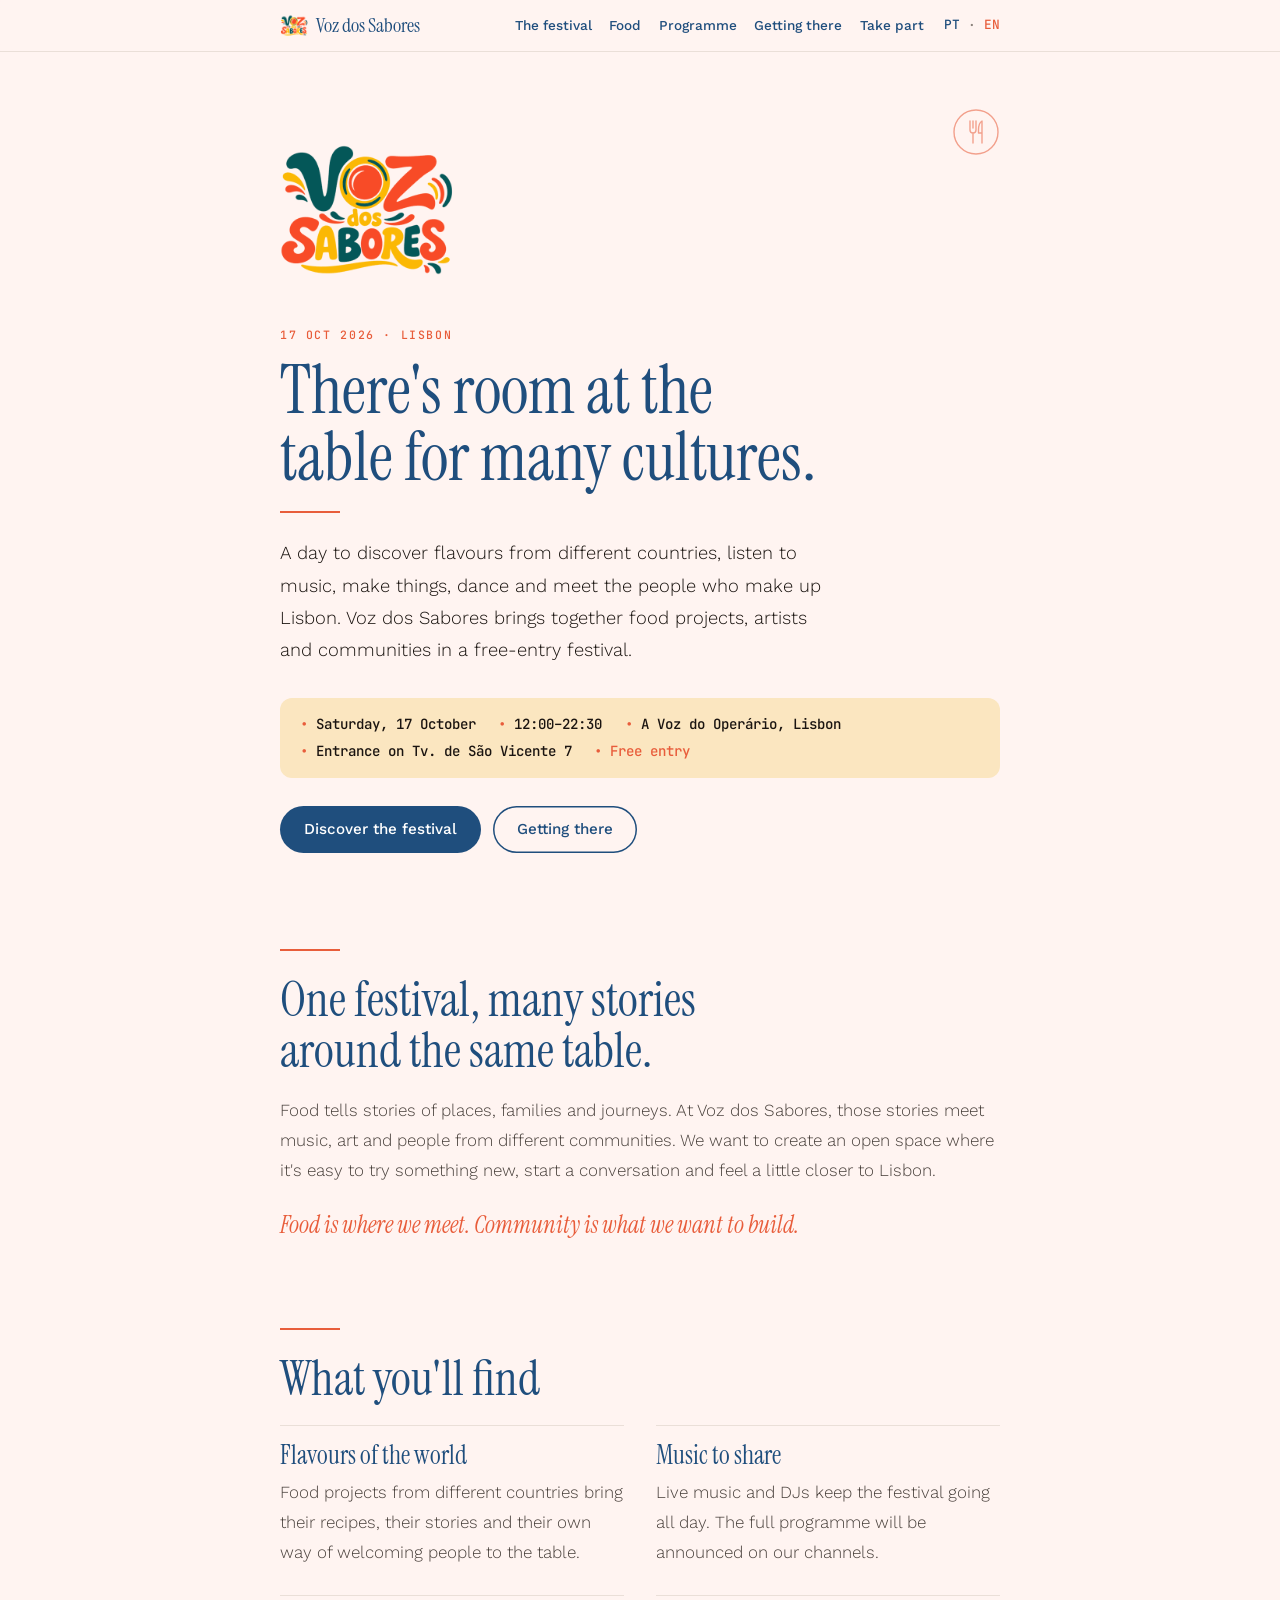
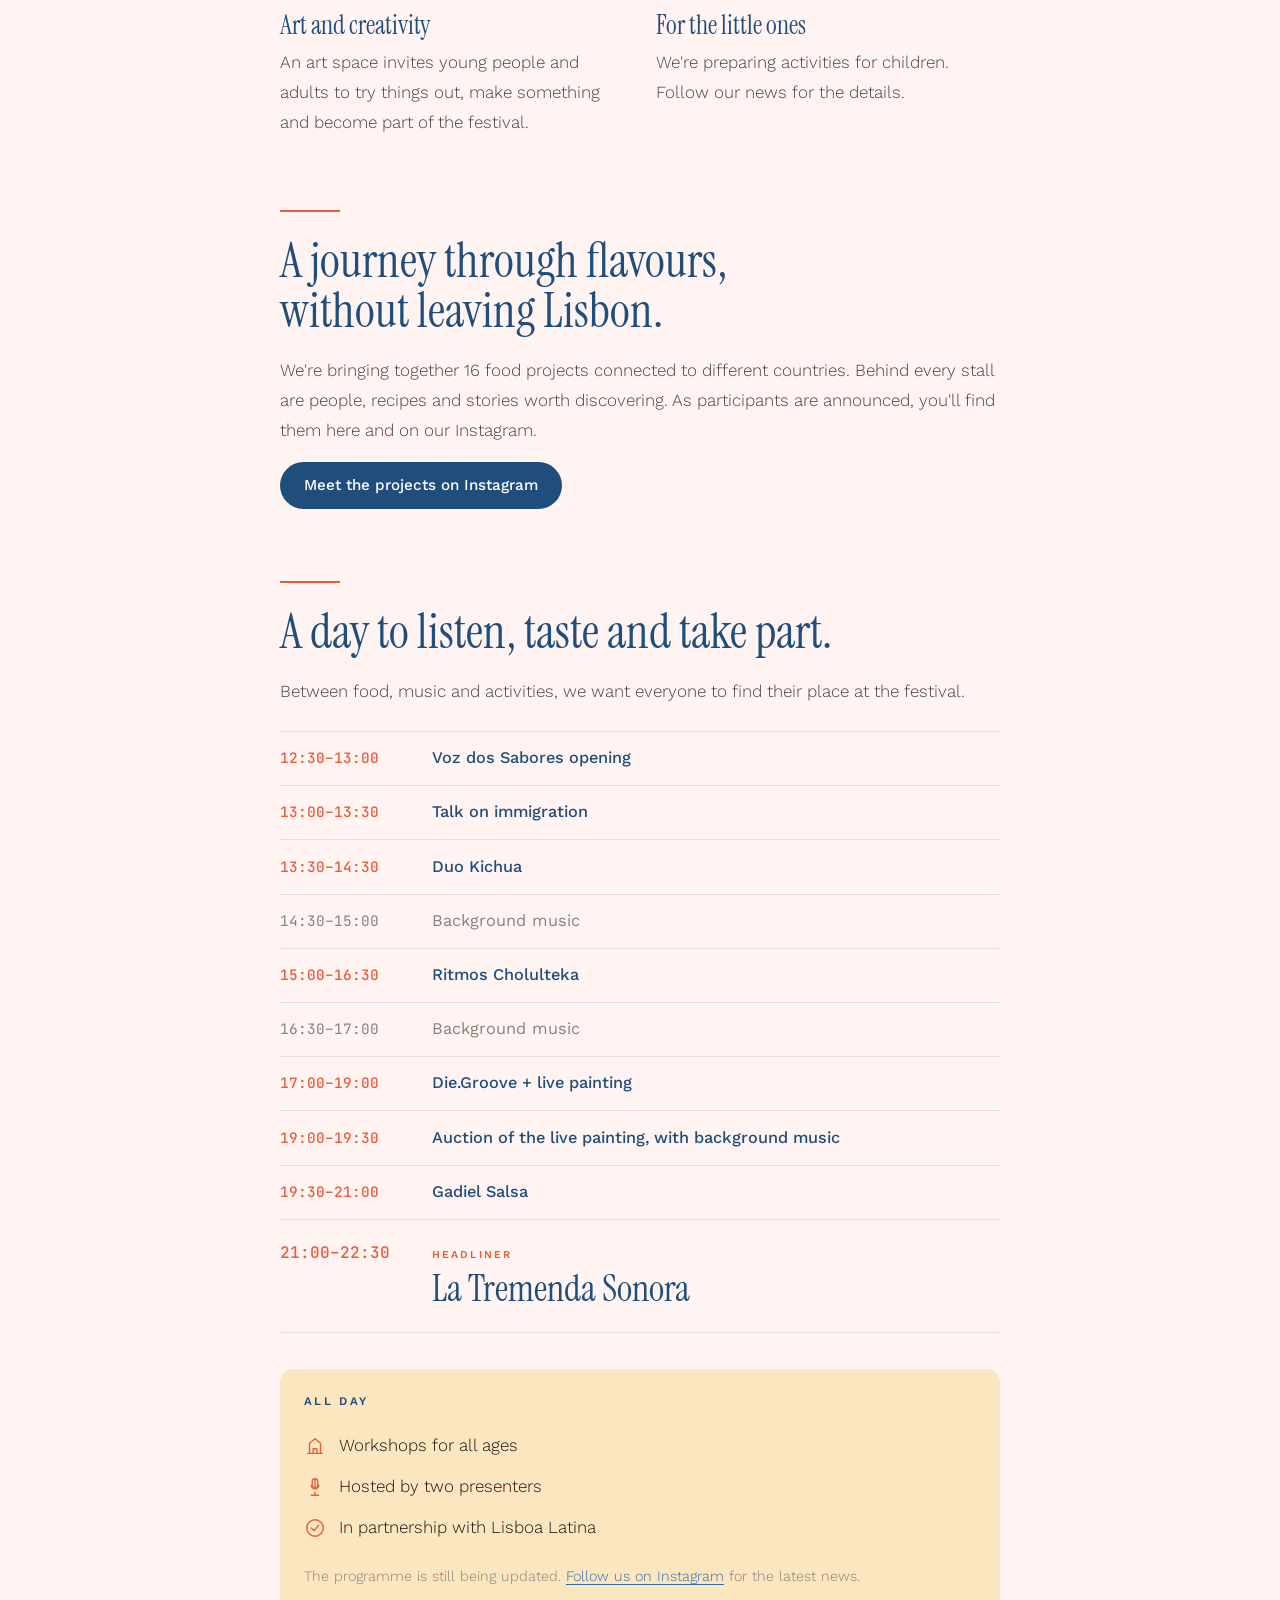
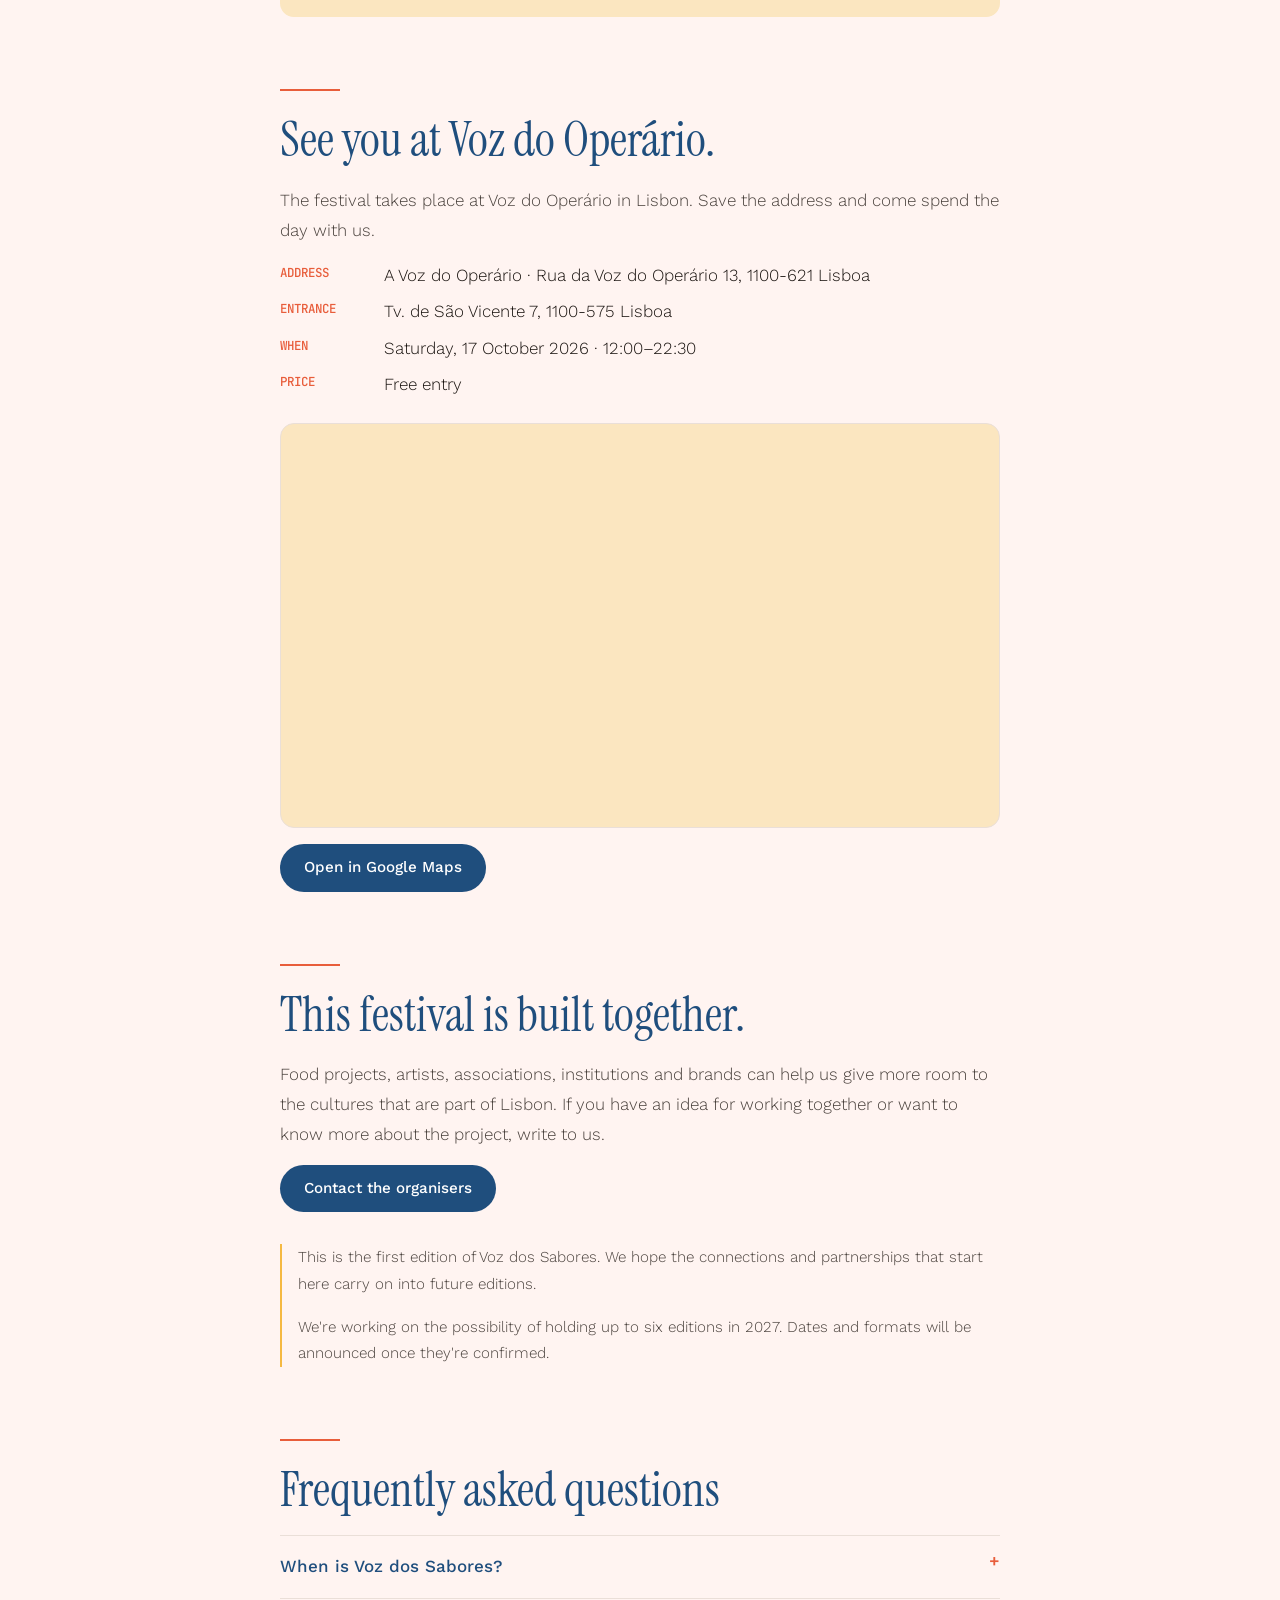
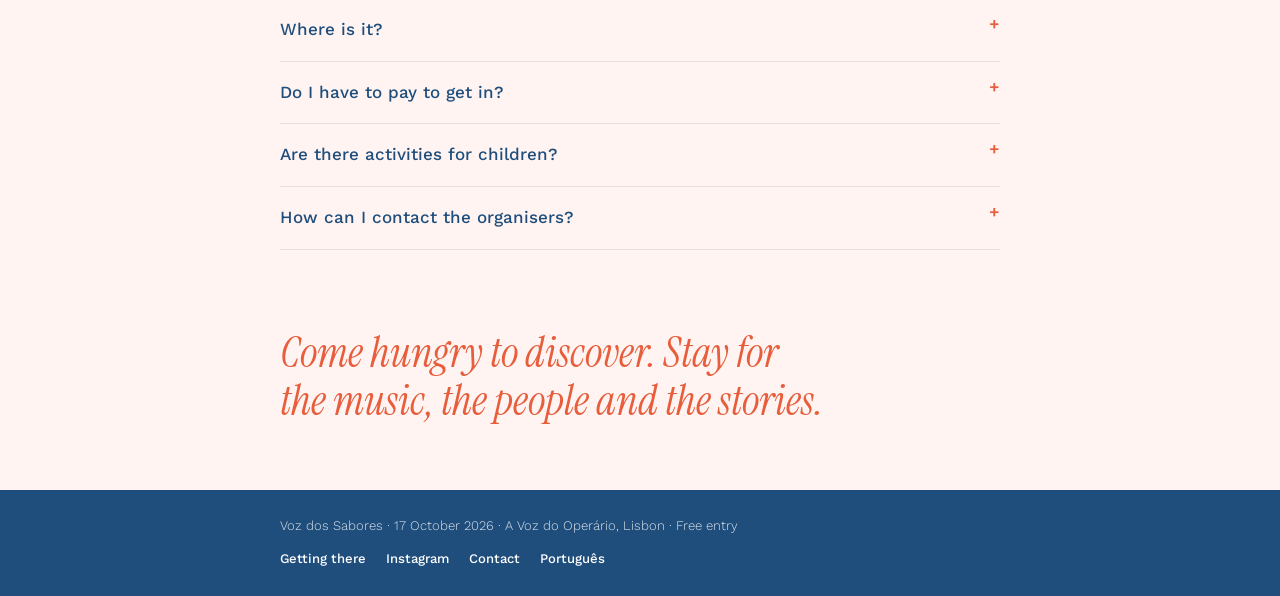
==== en/index.html @ 07ef2a5a "third commit" ====
<!doctype html>
<html lang="en">
<head>
  <meta charset="utf-8">
  <meta name="viewport" content="width=device-width, initial-scale=1">
  <title>Voz dos Sabores | Food, music and world cultures festival in Lisbon</title>
  <meta name="description" content="On 17 October 2026, join Voz dos Sabores at Voz do Operário in Lisbon. Food from different countries, music, art and activities for families. Free entry, 12:00 to 22:30.">
  <meta property="og:type" content="website">
  <meta property="og:title" content="Voz dos Sabores | Food, music and world cultures festival in Lisbon">
  <meta property="og:description" content="Voz dos Sabores: food, music and world cultures around one table in Lisbon. 17 October 2026. Free entry.">
  <meta property="og:image" content="../img/logo.png">
  <meta property="og:locale" content="en_GB">
  <meta property="og:locale:alternate" content="pt_PT">
  <link rel="alternate" hreflang="pt-PT" href="../">
  <link rel="alternate" hreflang="en" href="./">
  <link rel="icon" href="../img/favicon.png">
  <link rel="preconnect" href="https://fonts.googleapis.com">
  <link rel="preconnect" href="https://fonts.gstatic.com" crossorigin>
  <link href="https://fonts.googleapis.com/css2?family=Instrument+Serif:ital@0;1&family=JetBrains+Mono:wght@500&family=Work+Sans:wght@300;400;500;600&display=swap" rel="stylesheet">
  <link rel="stylesheet" href="../style.css">
</head>
<body>

<!-- =========================================================
     ENGLISH VERSION. The Portuguese version is ../index.html.
     Keep both files in step when times or details change.
     ========================================================= -->

<nav class="topnav" aria-label="Main navigation">
  <div class="wrap">
    <a class="brand" href="#top"><img src="../img/favicon.png" width="28" height="29" alt="">Voz dos Sabores</a>
    <ul>
      <li><a href="#festival">The festival</a></li>
      <li><a href="#food">Food</a></li>
      <li><a href="#programme">Programme</a></li>
      <li><a href="#getting-there">Getting there</a></li>
      <li><a href="#take-part">Take part</a></li>
    </ul>
    <p class="lang"><a href="../" hreflang="pt-PT" lang="pt-PT">PT</a> · <strong>EN</strong></p>
  </div>
</nav>

<main id="top">

  <!-- 1. HERO -->
  <header class="hero wrap">
    <svg class="icon-cutlery" viewBox="0 0 48 48" aria-hidden="true">
      <circle cx="24" cy="24" r="22"/>
      <path d="M18 13v9a3 3 0 0 0 3 3v10M18 13v7M21 13v7M24 13v9a3 3 0 0 1-3 3"/>
      <path d="M30 35V13c-2.5 1.5-3.5 5-3.5 9v3H30"/>
    </svg>

    <img class="logo" src="../img/logo.png" width="462" height="480" alt="Voz dos Sabores">
    <p class="label">17 Oct 2026 · Lisbon</p>
    <h1>There's room at the table for many cultures.</h1>
    <hr class="rule">

    <p class="lead">A day to discover flavours from different countries, listen to music, make things, dance and meet the people who make up Lisbon. Voz dos Sabores brings together food projects, artists and communities in a free-entry festival.</p>

    <ul class="infostrip">
      <li>Saturday, 17 October</li>
      <li>12:00–22:30</li>
      <li>A Voz do Operário, Lisbon</li>
      <li>Entrance on Tv. de São Vicente 7</li>
      <li><strong>Free entry</strong></li>
    </ul>

    <div class="actions">
      <a class="btn" href="#whats-on">Discover the festival</a>
      <a class="btn btn-ghost" href="#getting-there">Getting there</a>
    </div>
  </header>

  <!-- 2. THE FESTIVAL -->
  <section class="wrap" id="festival">
    <hr class="rule">
    <h2>One festival, many stories around the same table.</h2>
    <p>Food tells stories of places, families and journeys. At Voz dos Sabores, those stories meet music, art and people from different communities. We want to create an open space where it's easy to try something new, start a conversation and feel a little closer to Lisbon.</p>
    <p class="motto">Food is where we meet. Community is what we want to build.</p>
  </section>

  <!-- 3. WHAT'S ON -->
  <section class="wrap" id="whats-on">
    <hr class="rule">
    <h2>What you'll find</h2>
    <div class="features">
      <article>
        <h3>Flavours of the world</h3>
        <p>Food projects from different countries bring their recipes, their stories and their own way of welcoming people to the table.</p>
      </article>
      <article>
        <h3>Music to share</h3>
        <p>Live music and DJs keep the festival going all day. The full programme will be announced on our channels.</p>
      </article>
      <article>
        <h3>Art and creativity</h3>
        <p>An art space invites young people and adults to try things out, make something and become part of the festival.</p>
      </article>
      <article>
        <h3>For the little ones</h3>
        <p>We're preparing activities for children. Follow our news for the details.</p>
      </article>
    </div>
  </section>

  <!-- 4. FOOD -->
  <section class="wrap" id="food">
    <hr class="rule">
    <h2>A journey through flavours, without leaving Lisbon.</h2>
    <p>We're bringing together 16 food projects connected to different countries. Behind every stall are people, recipes and stories worth discovering. As participants are announced, you'll find them here and on our Instagram.</p>

    <!-- PROJECTS: approved details only. See the template in ../index.html. -->

    <a class="btn" href="https://www.instagram.com/vozdossabores/" target="_blank" rel="noopener">Meet the projects on Instagram</a>
  </section>

  <!-- 5. PROGRAMME -->
  <section class="wrap" id="programme">
    <hr class="rule">
    <h2>A day to listen, taste and take part.</h2>
    <p>Between food, music and activities, we want everyone to find their place at the festival.</p>

    <ol class="timeline">
      <li><span class="t">12:30–13:00</span><span class="a">Voz dos Sabores opening</span></li>
      <li><span class="t">13:00–13:30</span><span class="a">Talk on immigration</span></li>
      <li><span class="t">13:30–14:30</span><span class="a">Duo Kichua</span></li>
      <li class="ambient"><span class="t">14:30–15:00</span><span class="a">Background music</span></li>
      <li><span class="t">15:00–16:30</span><span class="a">Ritmos Cholulteka</span></li>
      <li class="ambient"><span class="t">16:30–17:00</span><span class="a">Background music</span></li>
      <li><span class="t">17:00–19:00</span><span class="a">Die.Groove + live painting</span></li>
      <li><span class="t">19:00–19:30</span><span class="a">Auction of the live painting, with background music</span></li>
      <li><span class="t">19:30–21:00</span><span class="a">Gadiel Salsa</span></li>
      <li class="headliner"><span class="t">21:00–22:30</span><span class="a"><small>Headliner</small>La Tremenda Sonora</span></li>
    </ol>

    <div class="allday">
      <h3>All day</h3>
      <ul>
        <li>
          <svg viewBox="0 0 24 24" aria-hidden="true"><path d="M4 20h16M6 20V9l6-5 6 5v11M10 20v-5h4v5"/></svg>
          Workshops for all ages
        </li>
        <li>
          <svg viewBox="0 0 24 24" aria-hidden="true"><path d="M12 3v11M8 10a4 4 0 0 0 8 0M12 18v3M8 21h8"/><rect x="9" y="3" width="6" height="10" rx="3"/></svg>
          Hosted by two presenters
        </li>
        <li>
          <svg viewBox="0 0 24 24" aria-hidden="true"><path d="M8 12l3 3 5-6"/><circle cx="12" cy="12" r="9"/></svg>
          In partnership with Lisboa Latina
        </li>
      </ul>
      <p class="note">The programme is still being updated. <a href="https://www.instagram.com/vozdossabores/" target="_blank" rel="noopener">Follow us on Instagram</a> for the latest news.</p>
    </div>
  </section>

  <!-- 6. GETTING THERE -->
  <section class="wrap" id="getting-there">
    <hr class="rule">
    <h2>See you at Voz do Operário.</h2>
    <p>The festival takes place at Voz do Operário in Lisbon. Save the address and come spend the day with us.</p>
    <dl class="facts">
      <dt>Address</dt><dd>A Voz do Operário · Rua da Voz do Operário 13, 1100-621 Lisboa</dd>
      <dt>Entrance</dt><dd>Tv. de São Vicente 7, 1100-575 Lisboa</dd>
      <dt>When</dt><dd>Saturday, 17 October 2026 · 12:00–22:30</dd>
      <dt>Price</dt><dd>Free entry</dd>
    </dl>
    <div class="map">
      <iframe title="Map: A Voz do Operário, Tv. de São Vicente 7, Lisbon"
        src="https://www.google.com/maps?q=Travessa+de+S%C3%A3o+Vicente+7,+1100-575+Lisboa&amp;output=embed&amp;hl=en"
        loading="lazy" referrerpolicy="no-referrer-when-downgrade"></iframe>
    </div>
    <a class="btn map-btn" href="https://www.google.com/maps/search/?api=1&amp;query=Travessa+de+S%C3%A3o+Vicente+7,+1100-575+Lisboa" target="_blank" rel="noopener">Open in Google Maps</a>
  </section>

  <!-- 7. TAKE PART -->
  <section class="wrap" id="take-part">
    <hr class="rule">
    <h2>This festival is built together.</h2>
    <p>Food projects, artists, associations, institutions and brands can help us give more room to the cultures that are part of Lisbon. If you have an idea for working together or want to know more about the project, write to us.</p>
    <a class="btn" href="mailto:vozdossabores@gmail.com?subject=Colabora%C3%A7%C3%A3o%20Voz%20dos%20Sabores">Contact the organisers</a>
    <div class="aside">
      <p>This is the first edition of Voz dos Sabores. We hope the connections and partnerships that start here carry on into future editions.</p>
      <p>We're working on the possibility of holding up to six editions in 2027. Dates and formats will be announced once they're confirmed.</p>
    </div>
  </section>

  <!-- 8. FAQ -->
  <section class="wrap" id="faq">
    <hr class="rule">
    <h2>Frequently asked questions</h2>
    <div class="faq">
      <details>
        <summary>When is Voz dos Sabores?</summary>
        <p>On Saturday, 17 October 2026, from 12:00 to 22:30.</p>
      </details>
      <details>
        <summary>Where is it?</summary>
        <p>At Voz do Operário, Rua da Voz do Operário 13, 1100-621 Lisboa. The festival entrance is on Tv. de São Vicente 7.</p>
      </details>
      <details>
        <summary>Do I have to pay to get in?</summary>
        <p>No. Entry to the festival is free.</p>
      </details>
      <details>
        <summary>Are there activities for children?</summary>
        <p>Yes, we're preparing activities for the little ones. Follow our news for the details.</p>
      </details>
      <details>
        <summary>How can I contact the organisers?</summary>
        <p>Write to <a href="mailto:vozdossabores@gmail.com">vozdossabores@gmail.com</a> or follow us on Instagram, <a href="https://www.instagram.com/vozdossabores/" target="_blank" rel="noopener">@vozdossabores</a>.</p>
      </details>
    </div>
  </section>

  <!-- 9. CLOSING -->
  <section class="wrap closing">
    <p>Come hungry to discover. Stay for the music, the people and the stories.</p>
  </section>

</main>

<footer class="footer">
  <div class="wrap">
    <p class="footer-data">Voz dos Sabores · 17 October 2026 · A Voz do Operário, Lisbon · Free entry</p>
    <p class="footer-links">
      <a href="#getting-there">Getting there</a>
      <a href="https://www.instagram.com/vozdossabores/" target="_blank" rel="noopener">Instagram</a>
      <a href="mailto:vozdossabores@gmail.com">Contact</a>
      <a href="../" hreflang="pt-PT" lang="pt-PT">Português</a>
    </p>
  </div>
</footer>

</body>
</html>
---- style.css ----
/* =========================================================
   Voz dos Sabores · folha de estilo
   Cores e tipos do Brand Book V3. Mudar aqui muda o site todo.
   ========================================================= */
:root {
  --creme:        #FFF4F1;  /* fundo principal */
  --creme-quente: #FBE6C0;  /* fundo secundário (cartões) */
  --cobalto:      #1F4E7D;  /* títulos, rodapé */
  --azul:         #2F6DAA;  /* links */
  --terracota:    #E85D3B;  /* data, horas, linhas curtas */
  --acafrao:      #F5B942;  /* pequenos acentos, com moderação */
  --carvao:       #1A1410;  /* texto */
  --texto:        #4A423D;  /* texto corrido, cinzento escuro */
  --suave:        #8A807A;  /* notas */
  --linha:        #EADFD8;  /* divisórias finas */

  /* Tipos do Brand Book. Alternativa do flyer: 'Bebas Neue' (títulos em maiúsculas). */
  --f-titulo: 'Instrument Serif', Georgia, serif;
  --f-texto:  'Work Sans', system-ui, -apple-system, 'Segoe UI', sans-serif;
  --f-dados:  'JetBrains Mono', ui-monospace, Menlo, monospace;
}

*, *::before, *::after { box-sizing: border-box; }
html { -webkit-text-size-adjust: 100%; scroll-behavior: smooth; }
body {
  margin: 0;
  background: var(--creme);
  color: var(--texto);
  font: 300 1.0625rem/1.75 var(--f-texto);
}
img { max-width: 100%; height: auto; display: block; }
a { color: var(--azul); text-underline-offset: 3px; }
h1, h2, h3 { color: var(--cobalto); font-weight: 400; margin: 0; }
p { margin: 0 0 1rem; }

.wrap { width: 100%; max-width: 760px; margin: 0 auto; padding: 0 20px; }
.sr-only { position: absolute; width: 1px; height: 1px; overflow: hidden; clip: rect(0 0 0 0); white-space: nowrap; }

/* Linha curta laranja */
.rule {
  width: 60px; height: 0; margin: 0 0 1.5rem;
  border: 0; border-top: 2px solid var(--terracota);
}

section.wrap { padding-top: 3.5rem; padding-bottom: 1rem; }
section h2 {
  font-family: var(--f-titulo);
  font-size: clamp(2.2rem, 7vw, 3rem);
  line-height: 1.05;
  margin-bottom: 1.25rem;
}

/* ---------- 1. HERO ---------- */
.hero.wrap { position: relative; padding-top: 2.5rem; padding-bottom: 2.5rem; }
.icon-cutlery {
  position: absolute; top: 2rem; right: 20px;
  width: 40px; height: 40px;
  fill: none; stroke: var(--terracota); stroke-width: 1.4;
  stroke-linecap: round; stroke-linejoin: round; opacity: .55;
}
.label {
  font: 500 .72rem/1.4 var(--f-texto);
  letter-spacing: .22em; text-transform: uppercase;
  color: var(--cobalto);
  margin: 0 56px 1.75rem 0;
}
.logo { width: min(180px, 44vw); margin: 0 0 1.5rem -4px; }
.date {
  font: 500 1.35rem/1.2 var(--f-dados);
  color: var(--terracota); text-transform: uppercase;
  letter-spacing: .04em; margin-bottom: .35rem;
}
.time { font: 500 1.05rem/1.3 var(--f-dados); color: var(--carvao); margin-bottom: 1rem; }
.place { font: 500 1.15rem/1.4 var(--f-texto); color: var(--cobalto); margin-bottom: .2rem; }
.small { font-size: .9rem; color: var(--suave); margin-bottom: 1.75rem; }
.lead { font-size: 1.15rem; color: var(--carvao); max-width: 34rem; margin-bottom: 2rem; }

.btn {
  display: inline-block;
  background: var(--cobalto); color: #fff;
  font: 500 .95rem/1 var(--f-texto);
  padding: 1rem 1.5rem; border-radius: 999px;
  text-decoration: none;
  transition: background .2s;
}
.btn:hover, .btn:focus-visible { background: var(--terracota); }
.btn-sm { padding: .8rem 1.25rem; font-size: .9rem; }

/* ---------- 2. O FESTIVAL ---------- */
.motto {
  font: italic 1.5rem/1.3 var(--f-titulo);
  color: var(--terracota); margin-top: 1.5rem;
}

/* ---------- 3. PROGRAMA ---------- */
.timeline { list-style: none; margin: 0; padding: 0; border-top: 1px solid var(--linha); }
.timeline li {
  display: grid; grid-template-columns: 8.5rem 1fr; gap: 1rem;
  align-items: baseline;
  padding: .95rem 0; border-bottom: 1px solid var(--linha);
}
.timeline .t { font: 500 .9rem/1.4 var(--f-dados); color: var(--terracota); white-space: nowrap; }
.timeline .a { font: 500 1.02rem/1.4 var(--f-texto); color: var(--cobalto); }

.timeline .headliner { padding: 1.4rem 0 1.5rem; }
.timeline .headliner .t { font-size: 1rem; }
.timeline .headliner .a {
  font: 400 clamp(1.8rem, 6vw, 2.3rem)/1.05 var(--f-titulo);
}
.timeline .headliner small {
  display: block;
  font: 600 .66rem/1 var(--f-texto);
  letter-spacing: .2em; text-transform: uppercase;
  color: var(--terracota); margin-bottom: .55rem;
}

@media (max-width: 480px) {
  .timeline li { grid-template-columns: 1fr; gap: .15rem; }
}

.allday {
  margin-top: 2.25rem; padding: 1.5rem 1.5rem .75rem;
  background: var(--creme-quente); border-radius: 14px;
}
.allday h3 {
  font: 600 .72rem/1.4 var(--f-texto);
  letter-spacing: .2em; text-transform: uppercase;
  margin-bottom: 1rem;
}
.allday ul { list-style: none; margin: 0 0 1rem; padding: 0; }
.allday li { display: flex; align-items: center; gap: .8rem; padding: .35rem 0; color: var(--carvao); }
.allday svg {
  flex: none; width: 22px; height: 22px;
  fill: none; stroke: var(--terracota); stroke-width: 1.5;
  stroke-linecap: round; stroke-linejoin: round;
}
.note { font-size: .9rem; color: var(--suave); }

/* ---------- 4. PARTICIPA ---------- */
.cards { display: grid; gap: 1rem; }
@media (min-width: 640px) { .cards { grid-template-columns: 1fr 1fr; } }
.card {
  display: flex; flex-direction: column; align-items: flex-start;
  background: #fff; border: 1px solid var(--linha);
  border-top: 3px solid var(--acafrao);
  border-radius: 14px; padding: 1.5rem;
}
.card h3 { font: 400 1.7rem/1.1 var(--f-titulo); margin-bottom: .75rem; }
.card p { flex: 1; font-size: .98rem; }

/* ---------- 5. COMO CHEGAR ---------- */
.facts { display: grid; grid-template-columns: 5.5rem 1fr; gap: .4rem 1rem; margin: 0 0 1.5rem; }
.facts dt { font: 500 .78rem/1.9 var(--f-dados); color: var(--terracota); text-transform: uppercase; }
.facts dd { margin: 0; color: var(--carvao); }
.map {
  aspect-ratio: 4 / 3; border-radius: 14px; overflow: hidden;
  border: 1px solid var(--linha); background: var(--creme-quente);
}
@media (min-width: 640px) { .map { aspect-ratio: 16 / 9; } }
.map iframe { width: 100%; height: 100%; border: 0; display: block; }
.map-btn { margin-top: 1rem; }

/* ---------- RODAPÉ ---------- */
.footer {
  background: var(--cobalto); color: #fff;
  font-size: .82rem; padding: 1.6rem 0; margin-top: 2rem;
}
.footer p { margin: 0; }
.footer-data { opacity: .85; margin-bottom: .6rem !important; }
.footer-links { display: flex; flex-wrap: wrap; gap: .4rem 1.25rem; }
.footer a { color: #fff; font-weight: 500; text-decoration: none; }
.footer a:hover, .footer a:focus-visible { text-decoration: underline; }

@media (min-width: 900px) {
  .hero.wrap { padding-top: 4rem; }
  .icon-cutlery { top: 3.5rem; width: 48px; height: 48px; }
}

/* =========================================================
   Acrescentos v2: navegação, faixa informativa, blocos, FAQ
   ========================================================= */
h1, h2 { text-wrap: balance; }

/* Navegação fixa no topo */
.topnav {
  position: sticky; top: 0; z-index: 10;
  background: color-mix(in srgb, var(--creme) 92%, transparent);
  backdrop-filter: blur(6px);
  border-bottom: 1px solid var(--linha);
}
.topnav .wrap {
  display: flex; align-items: center; gap: .75rem 1.25rem;
  flex-wrap: wrap; padding-top: .6rem; padding-bottom: .6rem;
}
.brand {
  display: flex; align-items: center; gap: .5rem;
  font: 400 1.25rem/1 var(--f-titulo); color: var(--cobalto); text-decoration: none;
}
.brand img { width: 28px; height: auto; }
.topnav ul {
  order: 3; flex: 1 0 100%;
  display: flex; gap: 1.1rem; list-style: none; margin: 0; padding: 0 0 .1rem;
  overflow-x: auto; scrollbar-width: none;
}
.topnav ul::-webkit-scrollbar { display: none; }
.topnav ul a {
  font-size: .85rem; font-weight: 500; color: var(--cobalto);
  text-decoration: none; white-space: nowrap;
}
.topnav ul a:hover, .topnav ul a:focus-visible { color: var(--terracota); }
.lang { margin: 0 0 0 auto; font: 500 .8rem/1 var(--f-dados); color: var(--suave); }
.lang strong { color: var(--terracota); font-weight: 500; }
.lang a { color: var(--cobalto); text-decoration: none; }
@media (min-width: 760px) {
  .topnav ul { order: 0; flex: 0 1 auto; margin-left: auto; }
  .lang { margin-left: 0; }
}
section[id], header[id], main[id] { scroll-margin-top: 5.5rem; }

/* Primeira página */
.hero h1 {
  font: 400 clamp(2.6rem, 10vw, 4.2rem)/1 var(--f-titulo);
  color: var(--cobalto); margin: 0 0 1.25rem;
}
.hero .label { color: var(--terracota); font-family: var(--f-dados); letter-spacing: .14em; margin-bottom: .9rem; }
.infostrip {
  list-style: none; margin: 0 0 1.75rem; padding: 1rem 1.25rem;
  display: flex; flex-wrap: wrap; gap: .35rem 1.4rem;
  background: var(--creme-quente); border-radius: 12px;
  font: 500 .88rem/1.5 var(--f-dados); color: var(--carvao);
}
.infostrip li { white-space: nowrap; }
.infostrip li::before { content: "•"; color: var(--terracota); margin-right: .5rem; }
.infostrip strong { color: var(--terracota); font-weight: 500; }
@media (max-width: 480px) {
  .infostrip { flex-direction: column; }
}
.actions { display: flex; flex-wrap: wrap; gap: .75rem; }
.btn-ghost { background: transparent; color: var(--cobalto); box-shadow: inset 0 0 0 1.5px var(--cobalto); }
.btn-ghost:hover, .btn-ghost:focus-visible { background: var(--cobalto); color: #fff; }

/* O que vais encontrar */
.features { display: grid; gap: 1.75rem 2rem; }
@media (min-width: 640px) { .features { grid-template-columns: 1fr 1fr; } }
.features article { border-top: 1px solid var(--linha); padding-top: 1rem; }
.features h3 { font: 400 1.6rem/1.1 var(--f-titulo); margin-bottom: .5rem; }
.features p { margin: 0; }

/* Projetos gastronómicos (para quando houver fichas aprovadas) */
.projects { list-style: none; margin: 0 0 1.5rem; padding: 0; display: grid; gap: 1.25rem; }
@media (min-width: 640px) { .projects { grid-template-columns: 1fr 1fr; } }
.projects img { border-radius: 12px; margin-bottom: .75rem; }
.projects h3 { font: 400 1.5rem/1.1 var(--f-titulo); }
.projects .country { font: 500 .8rem/1.6 var(--f-dados); color: var(--terracota); text-transform: uppercase; margin-bottom: .4rem; }

/* Programa */
section > p + .timeline { margin-top: 1.5rem; }
.timeline .ambient .t, .timeline .ambient .a { color: var(--suave); font-weight: 400; }

/* Participa */
.aside { margin-top: 2rem; padding-left: 1rem; border-left: 2px solid var(--acafrao); font-size: .95rem; }
.aside p:last-child { margin-bottom: 0; }

/* Perguntas frequentes */
.faq { border-top: 1px solid var(--linha); }
.faq details { border-bottom: 1px solid var(--linha); }
.faq summary {
  cursor: pointer; list-style: none;
  display: flex; justify-content: space-between; gap: 1rem;
  padding: 1rem 0; font-weight: 500; color: var(--cobalto);
}
.faq summary::-webkit-details-marker { display: none; }
.faq summary::after { content: "+"; font: 500 1.1rem/1 var(--f-dados); color: var(--terracota); }
.faq details[open] summary::after { content: "–"; }
.faq summary:focus-visible { outline: 2px solid var(--azul); outline-offset: 2px; }
.faq details p { margin: 0 0 1.1rem; }

/* Frase de fecho */
section.closing { padding-top: 4rem; padding-bottom: 2rem; }
.closing p {
  font: italic 400 clamp(1.8rem, 6vw, 2.6rem)/1.15 var(--f-titulo);
  color: var(--terracota); max-width: 30ch; margin: 0; text-wrap: balance;
}

@media (prefers-reduced-motion: reduce) { html { scroll-behavior: auto; } }
.nowrap { white-space: nowrap; }
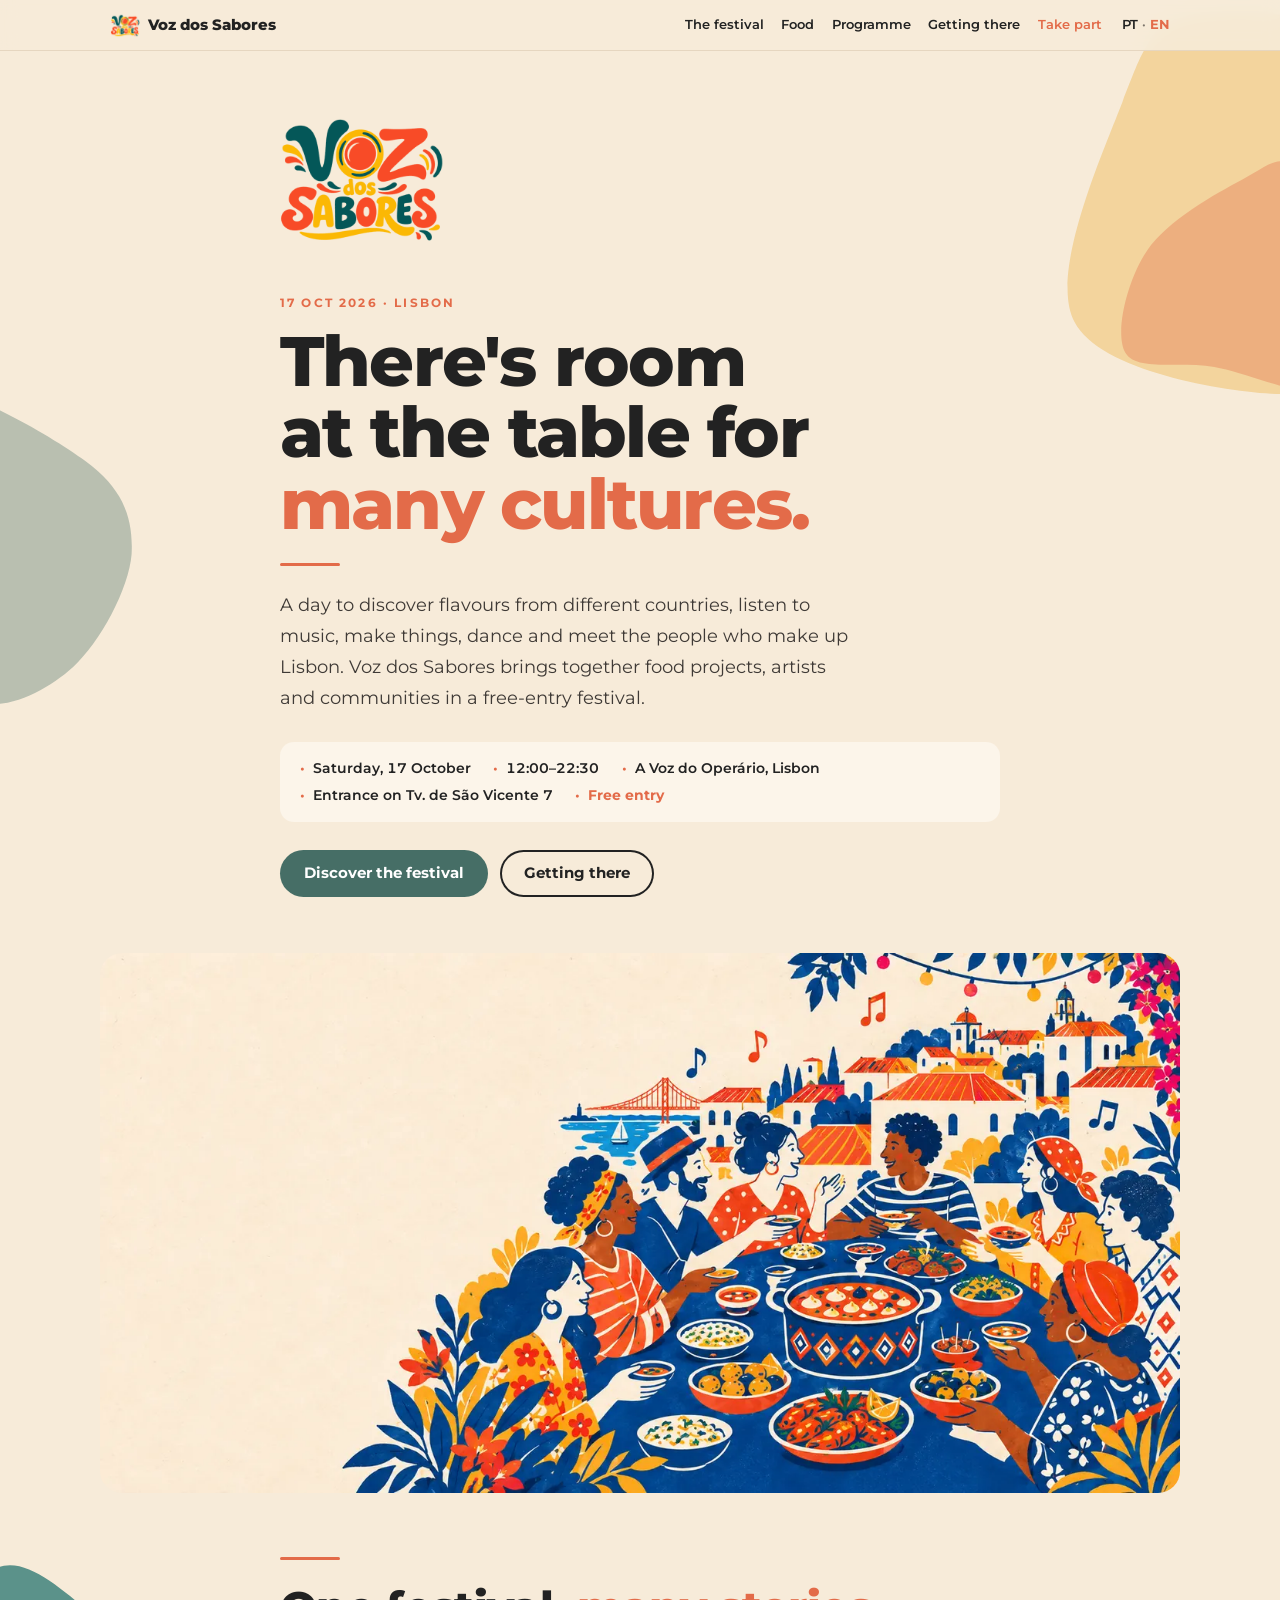
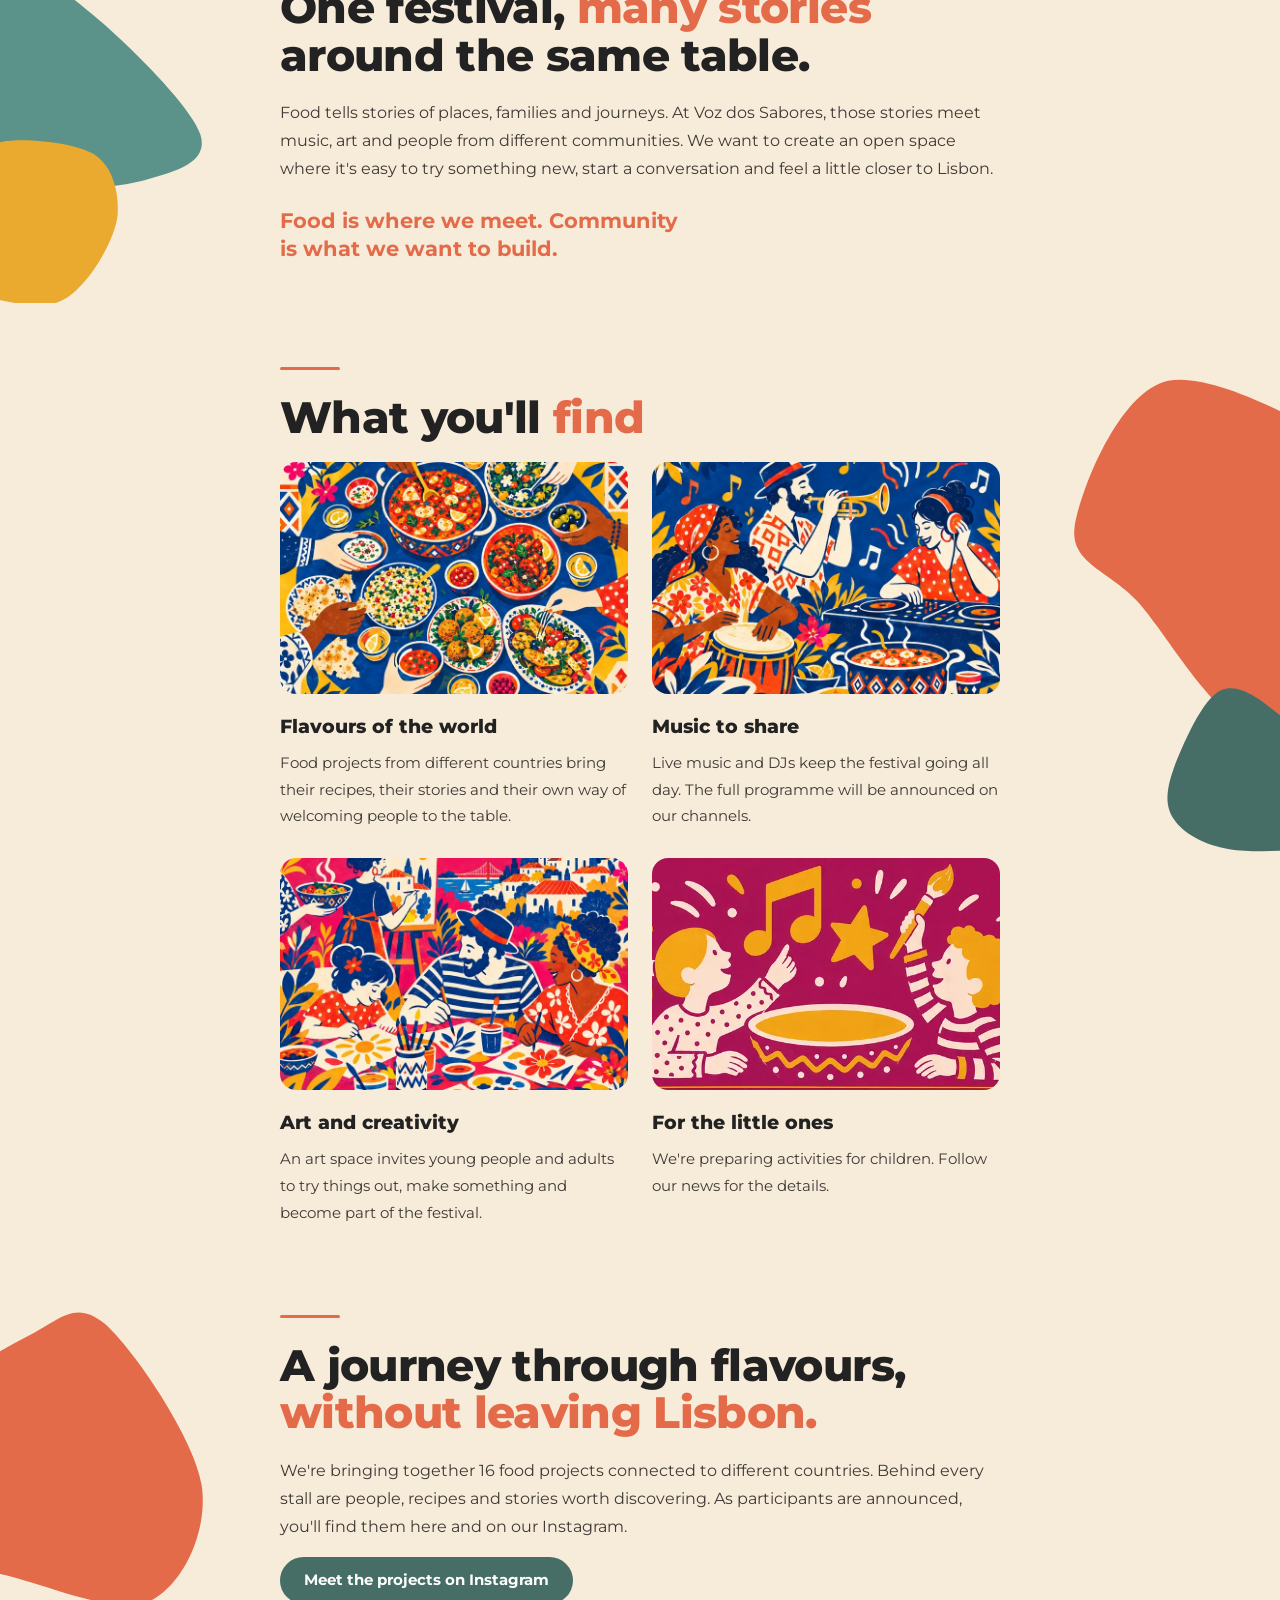
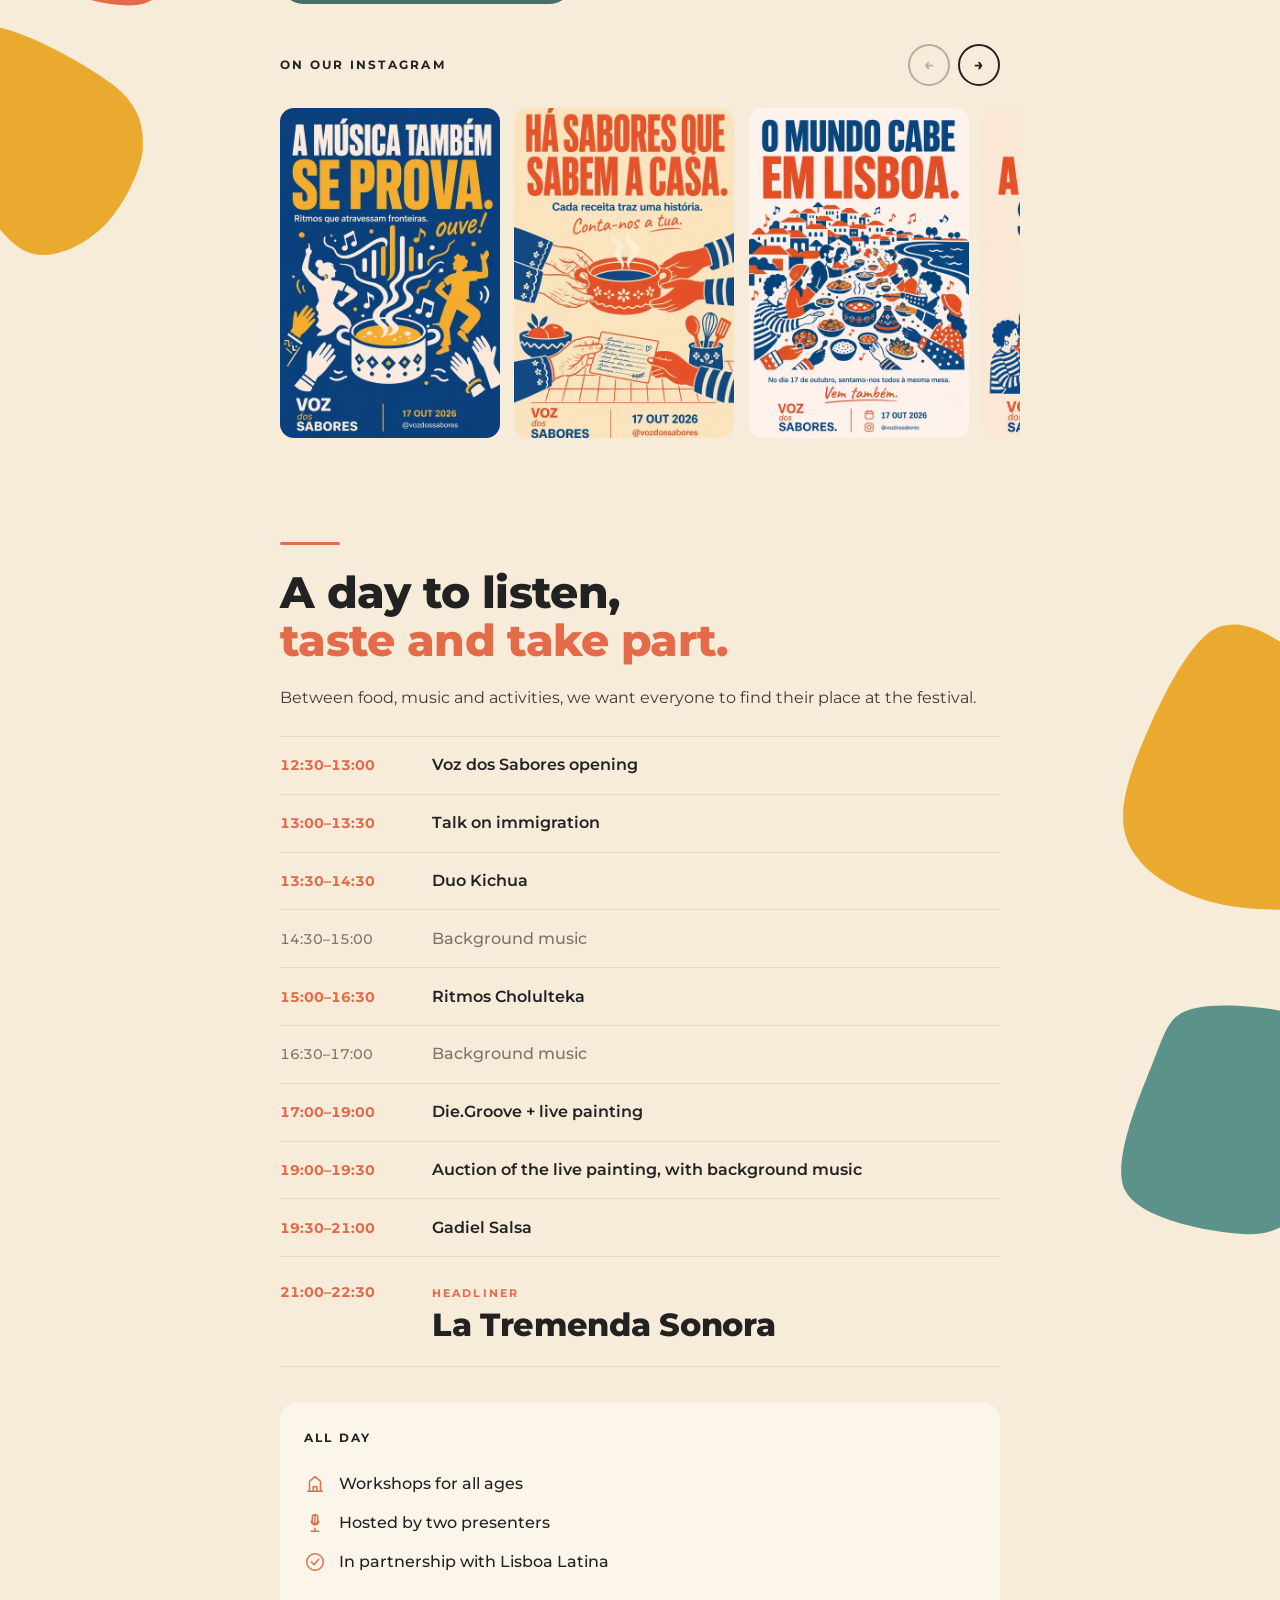
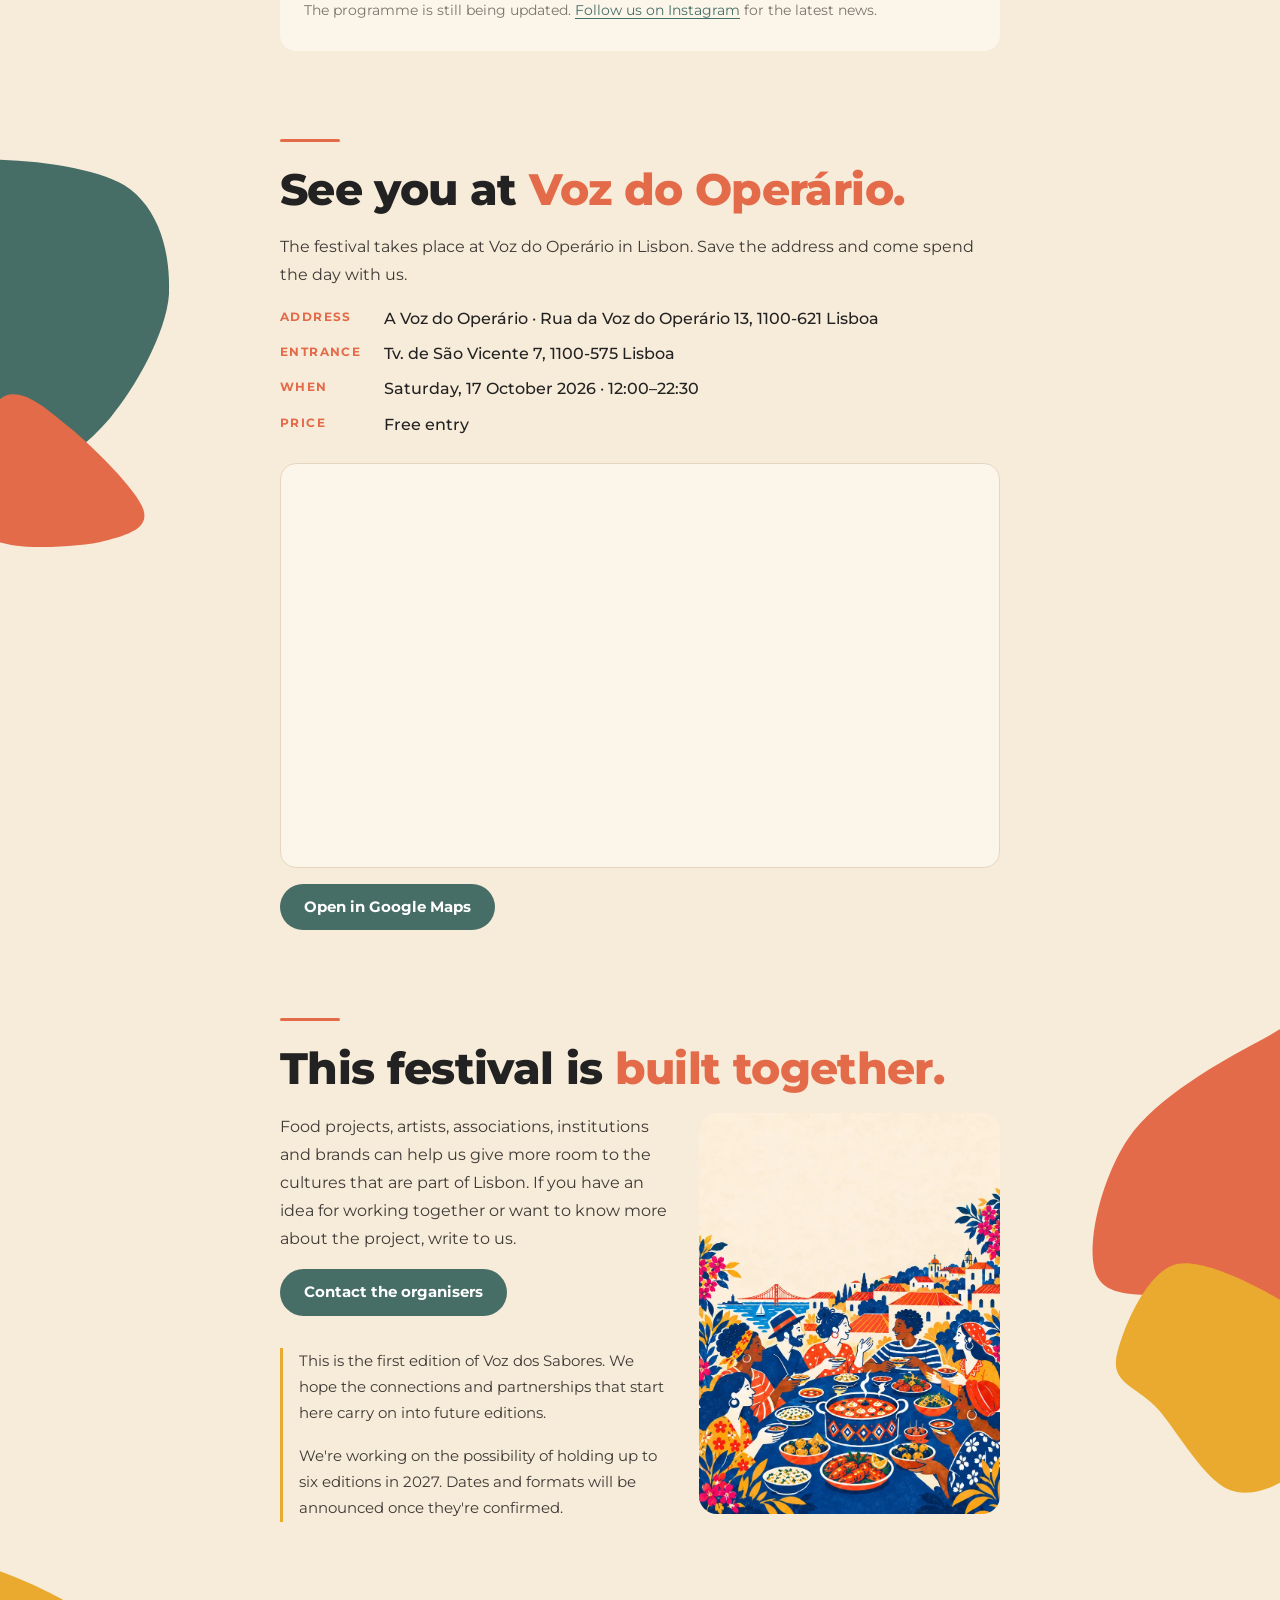
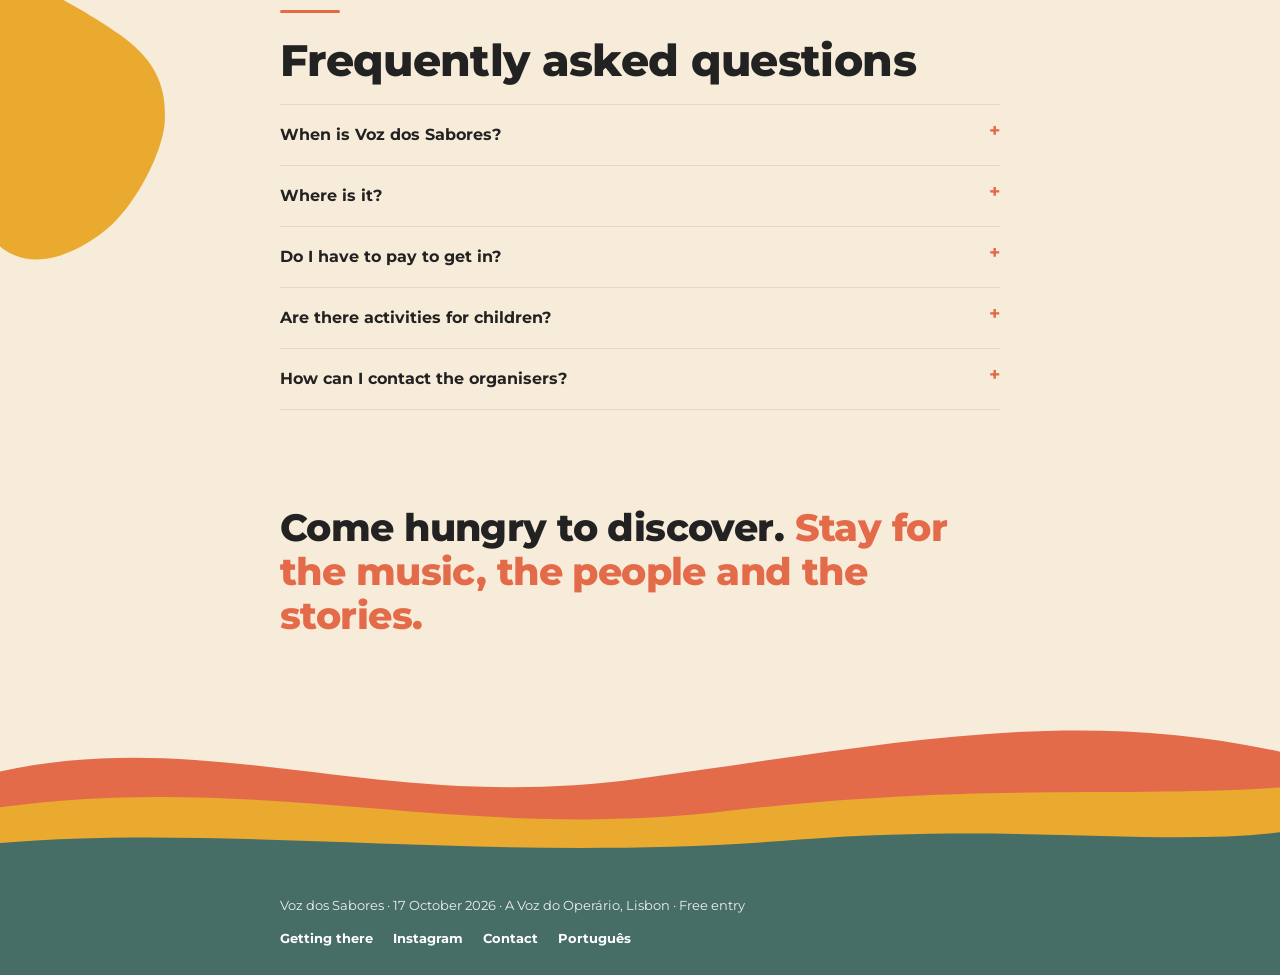
==== commit bf279b7f: "added encapsulated js code for dinamic graphics" ====
--- a/en/index.html
+++ b/en/index.html
@@ -8,7 +8,7 @@
   <meta property="og:type" content="website">
   <meta property="og:title" content="Voz dos Sabores | Food, music and world cultures festival in Lisbon">
   <meta property="og:description" content="Voz dos Sabores: food, music and world cultures around one table in Lisbon. 17 October 2026. Free entry.">
-  <meta property="og:image" content="../img/logo.png">
+  <meta property="og:image" content="../img/ilustracoes/mesa-lisboa.webp">
   <meta property="og:locale" content="en_GB">
   <meta property="og:locale:alternate" content="pt_PT">
   <link rel="alternate" hreflang="pt-PT" href="../">
@@ -16,19 +16,30 @@
   <link rel="icon" href="../img/favicon.png">
   <link rel="preconnect" href="https://fonts.googleapis.com">
   <link rel="preconnect" href="https://fonts.gstatic.com" crossorigin>
-  <link href="https://fonts.googleapis.com/css2?family=Instrument+Serif:ital@0;1&family=JetBrains+Mono:wght@500&family=Work+Sans:wght@300;400;500;600&display=swap" rel="stylesheet">
+  <link href="https://fonts.googleapis.com/css2?family=Montserrat:wght@400;500;600;700;800&display=swap" rel="stylesheet">
   <link rel="stylesheet" href="../style.css">
+  <script>document.documentElement.classList.add('js')</script>
+  <script src="../main.js" defer></script>
 </head>
 <body>
 
 <!-- =========================================================
      ENGLISH VERSION. The Portuguese version is ../index.html.
      Keep both files in step when times or details change.
+     The <div class="deco"> blocks are decoration only (shapes from the
+     presentations); they contain no text.
      ========================================================= -->
+
+<svg class="sr-only" aria-hidden="true" focusable="false"><defs>
+  <symbol id="s1" viewBox="-20 -20 440 440"><path d="M373,180C370,224 334,288 306,321C278,353 252,377 204,375C156,373 42,354 19,309C-5,265 45,154 63,107C82,60 86,37 129,29C172,20 281,30 322,55C363,81 375,135 373,180Z"/></symbol>
+  <symbol id="s2" viewBox="-20 -20 440 440"><path d="M376,196C373,235 340,297 309,325C278,353 228,379 189,363C150,348 105,269 75,234C44,199 1,192 6,153C12,114 53,9 105,-2C158,-13 278,56 323,89C368,122 378,156 376,196Z"/></symbol>
+  <symbol id="s3" viewBox="-20 -20 440 440"><path d="M399,202C407,255 377,319 337,336C297,352 211,311 160,302C109,293 47,309 31,281C15,253 34,175 63,133C91,91 162,51 200,31C237,12 254,-11 288,17C321,46 391,149 399,202Z"/></symbol>
+  <symbol id="s4" viewBox="-20 -20 440 440"><path d="M408,246C419,281 378,292 338,303C298,314 212,318 168,311C124,304 88,283 73,260C57,237 59,210 72,173C86,136 122,50 155,37C189,24 230,60 272,95C315,130 397,211 408,246Z"/></symbol>
+</defs></svg>
 
 <nav class="topnav" aria-label="Main navigation">
   <div class="wrap">
-    <a class="brand" href="#top"><img src="../img/favicon.png" width="28" height="29" alt="">Voz dos Sabores</a>
+    <a class="brand" href="#top"><img src="../img/favicon.png" width="30" height="31" alt="">Voz dos Sabores</a>
     <ul>
       <li><a href="#festival">The festival</a></li>
       <li><a href="#food">Food</a></li>
@@ -44,15 +55,14 @@
 
   <!-- 1. HERO -->
   <header class="hero wrap">
-    <svg class="icon-cutlery" viewBox="0 0 48 48" aria-hidden="true">
-      <circle cx="24" cy="24" r="22"/>
-      <path d="M18 13v9a3 3 0 0 0 3 3v10M18 13v7M21 13v7M24 13v9a3 3 0 0 1-3 3"/>
-      <path d="M30 35V13c-2.5 1.5-3.5 5-3.5 9v3H30"/>
-    </svg>
-
+  <div class="deco" aria-hidden="true">
+    <span class="blob r c-mostarda" style="--s:30rem;--t:-1rem;--max:300px;--k:0.6"><svg><use href="#s1"/></svg></span>
+    <span class="blob r c-coral" style="--s:19rem;--t:10rem;--max:190px;--k:1"><svg><use href="#s3"/></svg></span>
+    <span class="blob l c-petroleo desk" style="--s:24rem;--t:24rem;--max:170px;--k:0.8"><svg><use href="#s2"/></svg></span>
+  </div>
     <img class="logo" src="../img/logo.png" width="462" height="480" alt="Voz dos Sabores">
     <p class="label">17 Oct 2026 · Lisbon</p>
-    <h1>There's room at the table for many cultures.</h1>
+    <h1>There's room at the table for <span class="hl">many cultures.</span></h1>
     <hr class="rule">
 
     <p class="lead">A day to discover flavours from different countries, listen to music, make things, dance and meet the people who make up Lisbon. Voz dos Sabores brings together food projects, artists and communities in a free-entry festival.</p>
@@ -71,32 +81,49 @@
     </div>
   </header>
 
+  <div class="hero-art reveal">
+    <img src="../img/ilustracoes/mesa-lisboa.webp" width="1400" height="700"
+         alt="Illustration: people from many cultures around a table full of dishes, with Lisbon's rooftops and the river behind.">
+  </div>
+
   <!-- 2. THE FESTIVAL -->
   <section class="wrap" id="festival">
-    <hr class="rule">
-    <h2>One festival, many stories around the same table.</h2>
+  <div class="deco" aria-hidden="true">
+    <span class="blob l c-azulado" style="--s:22rem;--t:1rem;--max:210px;--k:0.8"><svg><use href="#s4"/></svg></span>
+    <span class="blob l c-mostarda desk" style="--s:13rem;--t:13rem;--max:140px;--k:1.1"><svg><use href="#s1"/></svg></span>
+  </div>
+    <hr class="rule">
+    <h2>One festival, <span class="hl">many stories</span> around the same table.</h2>
     <p>Food tells stories of places, families and journeys. At Voz dos Sabores, those stories meet music, art and people from different communities. We want to create an open space where it's easy to try something new, start a conversation and feel a little closer to Lisbon.</p>
     <p class="motto">Food is where we meet. Community is what we want to build.</p>
   </section>
 
-  <!-- 3. WHAT'S ON -->
+  <!-- 3. WHAT YOU'LL FIND -->
   <section class="wrap" id="whats-on">
-    <hr class="rule">
-    <h2>What you'll find</h2>
+  <div class="deco" aria-hidden="true">
+    <span class="blob r c-coral" style="--s:26rem;--t:3rem;--max:230px;--k:0.8"><svg><use href="#s2"/></svg></span>
+    <span class="blob r c-petroleo desk" style="--s:16rem;--t:21rem;--max:160px;--k:1.1"><svg><use href="#s4"/></svg></span>
+  </div>
+    <hr class="rule">
+    <h2>What you'll <span class="hl">find</span></h2>
     <div class="features">
-      <article>
+      <article class="reveal">
+        <img src="../img/ilustracoes/sabores.webp" width="720" height="480" loading="lazy" alt="Illustration: a table with dishes from cuisines around the world.">
         <h3>Flavours of the world</h3>
         <p>Food projects from different countries bring their recipes, their stories and their own way of welcoming people to the table.</p>
       </article>
-      <article>
+      <article class="reveal">
+        <img src="../img/ilustracoes/musica.webp" width="720" height="480" loading="lazy" alt="Illustration: musicians, a DJ and people dancing.">
         <h3>Music to share</h3>
         <p>Live music and DJs keep the festival going all day. The full programme will be announced on our channels.</p>
       </article>
-      <article>
+      <article class="reveal">
+        <img src="../img/ilustracoes/arte.webp" width="720" height="480" loading="lazy" alt="Illustration: people painting and making things together.">
         <h3>Art and creativity</h3>
         <p>An art space invites young people and adults to try things out, make something and become part of the festival.</p>
       </article>
-      <article>
+      <article class="reveal">
+        <img src="../img/ilustracoes/criancas.webp" width="720" height="374" loading="lazy" alt="Illustration: two children discovering music and painting around a bowl.">
         <h3>For the little ones</h3>
         <p>We're preparing activities for children. Follow our news for the details.</p>
       </article>
@@ -105,19 +132,55 @@
 
   <!-- 4. FOOD -->
   <section class="wrap" id="food">
-    <hr class="rule">
-    <h2>A journey through flavours, without leaving Lisbon.</h2>
+  <div class="deco" aria-hidden="true">
+    <span class="blob l c-coral" style="--s:24rem;--t:2rem;--max:220px;--k:0.7"><svg><use href="#s3"/></svg></span>
+    <span class="blob l c-mostarda desk" style="--s:17rem;--t:22rem;--max:170px;--k:1"><svg><use href="#s2"/></svg></span>
+  </div>
+    <hr class="rule">
+    <h2>A journey through flavours, <span class="hl">without leaving Lisbon.</span></h2>
     <p>We're bringing together 16 food projects connected to different countries. Behind every stall are people, recipes and stories worth discovering. As participants are announced, you'll find them here and on our Instagram.</p>
 
     <!-- PROJECTS: approved details only. See the template in ../index.html. -->
 
     <a class="btn" href="https://www.instagram.com/vozdossabores/" target="_blank" rel="noopener">Meet the projects on Instagram</a>
-  </section>
-
-  <!-- 5. PROGRAMME -->
+
+    <!-- INSTAGRAM GALLERY: images live in ../img/instagram/ -->
+    <div class="gallery">
+      <div class="gallery-head">
+        <h3>On our Instagram</h3>
+        <div class="gallery-nav">
+          <button type="button" data-dir="-1" aria-label="Previous">←</button>
+          <button type="button" data-dir="1" aria-label="Next">→</button>
+        </div>
+      </div>
+      <ul class="strip" tabindex="0" aria-label="Instagram posts">
+        <li><a href="https://www.instagram.com/vozdossabores/" target="_blank" rel="noopener"><img src="../img/instagram/a-musica-tambem-se-prova.webp" width="480" height="720" loading="lazy" alt="Instagram poster: «A música também se prova.»"></a></li>
+        <li><a href="https://www.instagram.com/vozdossabores/" target="_blank" rel="noopener"><img src="../img/instagram/ha-sabores-que-sabem-a-casa.webp" width="480" height="720" loading="lazy" alt="Instagram poster: «Há sabores que sabem a casa.»"></a></li>
+        <li><a href="https://www.instagram.com/vozdossabores/" target="_blank" rel="noopener"><img src="../img/instagram/o-mundo-cabe-em-lisboa.webp" width="480" height="720" loading="lazy" alt="Instagram poster: «O mundo cabe em Lisboa.»"></a></li>
+        <li><a href="https://www.instagram.com/vozdossabores/" target="_blank" rel="noopener"><img src="../img/instagram/a-diferenca-senta-se-a-mesa.webp" width="480" height="720" loading="lazy" alt="Instagram poster: «Aqui, a diferença senta-se à mesa.»"></a></li>
+        <li><a href="https://www.instagram.com/vozdossabores/" target="_blank" rel="noopener"><img src="../img/instagram/lisboa-fala-muitas-linguas.webp" width="480" height="720" loading="lazy" alt="Instagram poster: «Lisboa fala muitas línguas.»"></a></li>
+        <li><a href="https://www.instagram.com/vozdossabores/" target="_blank" rel="noopener"><img src="../img/instagram/entra-com-fome.webp" width="480" height="720" loading="lazy" alt="Instagram poster: «Entra com fome. Sai com histórias.»"></a></li>
+        <li><a href="https://www.instagram.com/vozdossabores/" target="_blank" rel="noopener"><img src="../img/instagram/um-prato-pode-levar-te-longe.webp" width="480" height="720" loading="lazy" alt="Instagram poster: «Um prato pode levar-te longe.»"></a></li>
+        <li><a href="https://www.instagram.com/vozdossabores/" target="_blank" rel="noopener"><img src="../img/instagram/os-sabores-tem-rosto.webp" width="480" height="720" loading="lazy" alt="Instagram poster: «Os sabores têm rosto.»"></a></li>
+        <li><a href="https://www.instagram.com/vozdossabores/" target="_blank" rel="noopener"><img src="../img/instagram/o-primeiro-ingrediente.webp" width="480" height="720" loading="lazy" alt="Instagram poster: «O primeiro ingrediente é a curiosidade.»"></a></li>
+        <li><a href="https://www.instagram.com/vozdossabores/" target="_blank" rel="noopener"><img src="../img/instagram/lisboa-tem-mesa-marcada.webp" width="480" height="720" loading="lazy" alt="Instagram poster: «Lisboa tem mesa marcada.»"></a></li>
+        <li><a href="https://www.instagram.com/vozdossabores/" target="_blank" rel="noopener"><img src="../img/instagram/vem-pelo-sabor.webp" width="480" height="720" loading="lazy" alt="Instagram poster: «Vem pelo sabor. Fica pelas pessoas.»"></a></li>
+        <li><a href="https://www.instagram.com/vozdossabores/" target="_blank" rel="noopener"><img src="../img/instagram/outubro-esta-a-chegar.webp" width="480" height="720" loading="lazy" alt="Instagram poster: «Outubro está a chegar.»"></a></li>
+      </ul>
+    </div>
+  </section>
+
+  <!-- 5. PROGRAMA
+       Cada linha: <li><span class="t">HORA</span><span class="a">ATIVIDADE</span></li>
+       Para acrescentar uma linha, copie uma <li> e altere o texto.
+       class="ambient" = linha de música ambiente (mais discreta). -->
   <section class="wrap" id="programme">
-    <hr class="rule">
-    <h2>A day to listen, taste and take part.</h2>
+  <div class="deco" aria-hidden="true">
+    <span class="blob r c-mostarda" style="--s:28rem;--t:5rem;--max:240px;--k:0.7"><svg><use href="#s4"/></svg></span>
+    <span class="blob r c-azulado desk" style="--s:18rem;--t:30rem;--max:180px;--k:1.1"><svg><use href="#s1"/></svg></span>
+  </div>
+    <hr class="rule">
+    <h2>A day to listen, <span class="hl">taste and take part.</span></h2>
     <p>Between food, music and activities, we want everyone to find their place at the festival.</p>
 
     <ol class="timeline">
@@ -153,10 +216,14 @@
     </div>
   </section>
 
-  <!-- 6. GETTING THERE -->
+  <!-- 6. GETTING THERE (no transport, parking or accessibility details until verified) -->
   <section class="wrap" id="getting-there">
-    <hr class="rule">
-    <h2>See you at Voz do Operário.</h2>
+  <div class="deco" aria-hidden="true">
+    <span class="blob l c-petroleo" style="--s:24rem;--t:2rem;--max:210px;--k:0.8"><svg><use href="#s1"/></svg></span>
+    <span class="blob l c-coral desk" style="--s:15rem;--t:17rem;--max:150px;--k:1.1"><svg><use href="#s4"/></svg></span>
+  </div>
+    <hr class="rule">
+    <h2>See you at <span class="hl">Voz do Operário.</span></h2>
     <p>The festival takes place at Voz do Operário in Lisbon. Save the address and come spend the day with us.</p>
     <dl class="facts">
       <dt>Address</dt><dd>A Voz do Operário · Rua da Voz do Operário 13, 1100-621 Lisboa</dd>
@@ -174,18 +241,31 @@
 
   <!-- 7. TAKE PART -->
   <section class="wrap" id="take-part">
-    <hr class="rule">
-    <h2>This festival is built together.</h2>
-    <p>Food projects, artists, associations, institutions and brands can help us give more room to the cultures that are part of Lisbon. If you have an idea for working together or want to know more about the project, write to us.</p>
-    <a class="btn" href="mailto:vozdossabores@gmail.com?subject=Colabora%C3%A7%C3%A3o%20Voz%20dos%20Sabores">Contact the organisers</a>
-    <div class="aside">
-      <p>This is the first edition of Voz dos Sabores. We hope the connections and partnerships that start here carry on into future editions.</p>
-      <p>We're working on the possibility of holding up to six editions in 2027. Dates and formats will be announced once they're confirmed.</p>
+  <div class="deco" aria-hidden="true">
+    <span class="blob r c-coral" style="--s:26rem;--t:2rem;--max:230px;--k:0.7"><svg><use href="#s3"/></svg></span>
+    <span class="blob r c-mostarda desk" style="--s:17rem;--t:18rem;--max:180px;--k:1"><svg><use href="#s2"/></svg></span>
+  </div>
+    <hr class="rule">
+    <h2>This festival is <span class="hl">built together.</span></h2>
+    <div class="participa-grid">
+      <div>
+        <p>Food projects, artists, associations, institutions and brands can help us give more room to the cultures that are part of Lisbon. If you have an idea for working together or want to know more about the project, write to us.</p>
+        <a class="btn" href="mailto:vozdossabores@gmail.com?subject=Colabora%C3%A7%C3%A3o%20Voz%20dos%20Sabores">Contact the organisers</a>
+        <div class="aside">
+          <p>This is the first edition of Voz dos Sabores. We hope the connections and partnerships that start here carry on into future editions.</p>
+          <p>We're working on the possibility of holding up to six editions in 2027. Dates and formats will be announced once they're confirmed.</p>
+        </div>
+      </div>
+      <img class="reveal" src="../img/ilustracoes/mesa-lisboa-vertical.webp" width="800" height="1067" loading="lazy"
+           alt="Illustration: a long table shared by many people, with Lisbon behind.">
     </div>
   </section>
 
   <!-- 8. FAQ -->
   <section class="wrap" id="faq">
+  <div class="deco" aria-hidden="true">
+    <span class="blob l c-mostarda" style="--s:22rem;--t:1rem;--max:200px;--k:0.8"><svg><use href="#s2"/></svg></span>
+  </div>
     <hr class="rule">
     <h2>Frequently asked questions</h2>
     <div class="faq">
@@ -214,7 +294,14 @@
 
   <!-- 9. CLOSING -->
   <section class="wrap closing">
-    <p>Come hungry to discover. Stay for the music, the people and the stories.</p>
+  <div class="wave" aria-hidden="true">
+    <svg viewBox="0 0 1440 200" preserveAspectRatio="none">
+      <path fill="#E36B49" d="M0,92C240,40 430,140 720,100C1000,62 1200,18 1440,70V200H0Z"/>
+      <path fill="#EAAA2F" d="M0,132C300,92 520,172 820,136C1100,104 1260,122 1440,110V200H0Z"/>
+      <path fill="#466E66" d="M0,172C260,150 560,196 900,168C1150,150 1300,176 1440,160V200H0Z"/>
+    </svg>
+  </div>
+    <p>Come hungry to discover. <span class="hl">Stay for the music, the people and the stories.</span></p>
   </section>
 
 </main>
--- a/style.css
+++ b/style.css
@@ -1,286 +1,297 @@
 /* =========================================================
-   Voz dos Sabores · folha de estilo
-   Cores e tipos do Brand Book V3. Mudar aqui muda o site todo.
+   Voz dos Sabores · folha de estilo (v3)
+   Referência visual: apresentações «Parceria» e «Embaixadas».
+   Mudar as variáveis abaixo muda o site todo.
    ========================================================= */
 :root {
-  --creme:        #FFF4F1;  /* fundo principal */
-  --creme-quente: #FBE6C0;  /* fundo secundário (cartões) */
-  --cobalto:      #1F4E7D;  /* títulos, rodapé */
-  --azul:         #2F6DAA;  /* links */
-  --terracota:    #E85D3B;  /* data, horas, linhas curtas */
-  --acafrao:      #F5B942;  /* pequenos acentos, com moderação */
-  --carvao:       #1A1410;  /* texto */
-  --texto:        #4A423D;  /* texto corrido, cinzento escuro */
-  --suave:        #8A807A;  /* notas */
-  --linha:        #EADFD8;  /* divisórias finas */
-
-  /* Tipos do Brand Book. Alternativa do flyer: 'Bebas Neue' (títulos em maiúsculas). */
-  --f-titulo: 'Instrument Serif', Georgia, serif;
-  --f-texto:  'Work Sans', system-ui, -apple-system, 'Segoe UI', sans-serif;
-  --f-dados:  'JetBrains Mono', ui-monospace, Menlo, monospace;
+  /* Cores das apresentações */
+  --creme:        #F7EBD9;  /* fundo principal */
+  --creme-claro:  #FCF5EA;  /* cartões, faixa informativa */
+  --tinta:        #222222;  /* titulares */
+  --texto:        #3F3A36;  /* texto corrido */
+  --suave:        #7D746C;  /* notas */
+  --linha:        #E6D6C0;  /* divisórias finas */
+  --coral:        #E36B49;  /* destaque, horas, linhas curtas */
+  --mostarda:     #EAAA2F;
+  --petroleo:     #466E66;  /* botões, rodapé */
+  --azulado:      #5B928A;
+
+  --f-titulo: 'Montserrat', system-ui, -apple-system, 'Segoe UI', sans-serif;
+  --f-texto:  'Montserrat', system-ui, -apple-system, 'Segoe UI', sans-serif;
+
+  --col: 760px;             /* largura da coluna de texto */
 }
 
 *, *::before, *::after { box-sizing: border-box; }
-html { -webkit-text-size-adjust: 100%; scroll-behavior: smooth; }
+html { -webkit-text-size-adjust: 100%; scroll-behavior: smooth; overflow-x: clip; }
 body {
-  margin: 0;
+  margin: 0; overflow-x: clip;
   background: var(--creme);
   color: var(--texto);
-  font: 300 1.0625rem/1.75 var(--f-texto);
+  font: 400 1rem/1.75 var(--f-texto);
 }
 img { max-width: 100%; height: auto; display: block; }
-a { color: var(--azul); text-underline-offset: 3px; }
-h1, h2, h3 { color: var(--cobalto); font-weight: 400; margin: 0; }
+a { color: var(--petroleo); text-underline-offset: 3px; }
+a:hover { color: var(--coral); }
+h1, h2, h3 { color: var(--tinta); margin: 0; font-family: var(--f-titulo); text-wrap: balance; }
 p { margin: 0 0 1rem; }
-
-.wrap { width: 100%; max-width: 760px; margin: 0 auto; padding: 0 20px; }
+.hl { color: var(--coral); }
+.nowrap { white-space: nowrap; }
+
+.wrap { width: 100%; max-width: var(--col); margin: 0 auto; padding: 0 20px; }
 .sr-only { position: absolute; width: 1px; height: 1px; overflow: hidden; clip: rect(0 0 0 0); white-space: nowrap; }
 
-/* Linha curta laranja */
-.rule {
-  width: 60px; height: 0; margin: 0 0 1.5rem;
-  border: 0; border-top: 2px solid var(--terracota);
-}
-
-section.wrap { padding-top: 3.5rem; padding-bottom: 1rem; }
+/* Linha curta coral */
+.rule { width: 60px; height: 0; margin: 0 0 1.5rem; border: 0; border-top: 3px solid var(--coral); border-radius: 2px; }
+
+/* Secções: o conteúdo fica sempre à frente dos ornamentos */
+section.wrap, .hero.wrap { position: relative; isolation: isolate; }
+section.wrap { padding-top: 4rem; padding-bottom: 1.5rem; }
 section h2 {
-  font-family: var(--f-titulo);
-  font-size: clamp(2.2rem, 7vw, 3rem);
-  line-height: 1.05;
+  font-size: clamp(1.9rem, 6.2vw, 2.75rem); font-weight: 800;
+  line-height: 1.08; letter-spacing: -.015em;
   margin-bottom: 1.25rem;
 }
 
-/* ---------- 1. HERO ---------- */
-.hero.wrap { position: relative; padding-top: 2.5rem; padding-bottom: 2.5rem; }
-.icon-cutlery {
-  position: absolute; top: 2rem; right: 20px;
-  width: 40px; height: 40px;
-  fill: none; stroke: var(--terracota); stroke-width: 1.4;
-  stroke-linecap: round; stroke-linejoin: round; opacity: .55;
-}
-.label {
-  font: 500 .72rem/1.4 var(--f-texto);
-  letter-spacing: .22em; text-transform: uppercase;
-  color: var(--cobalto);
-  margin: 0 56px 1.75rem 0;
-}
-.logo { width: min(180px, 44vw); margin: 0 0 1.5rem -4px; }
-.date {
-  font: 500 1.35rem/1.2 var(--f-dados);
-  color: var(--terracota); text-transform: uppercase;
-  letter-spacing: .04em; margin-bottom: .35rem;
-}
-.time { font: 500 1.05rem/1.3 var(--f-dados); color: var(--carvao); margin-bottom: 1rem; }
-.place { font: 500 1.15rem/1.4 var(--f-texto); color: var(--cobalto); margin-bottom: .2rem; }
-.small { font-size: .9rem; color: var(--suave); margin-bottom: 1.75rem; }
-.lead { font-size: 1.15rem; color: var(--carvao); max-width: 34rem; margin-bottom: 2rem; }
-
-.btn {
-  display: inline-block;
-  background: var(--cobalto); color: #fff;
-  font: 500 .95rem/1 var(--f-texto);
-  padding: 1rem 1.5rem; border-radius: 999px;
-  text-decoration: none;
-  transition: background .2s;
-}
-.btn:hover, .btn:focus-visible { background: var(--terracota); }
-.btn-sm { padding: .8rem 1.25rem; font-size: .9rem; }
-
-/* ---------- 2. O FESTIVAL ---------- */
-.motto {
-  font: italic 1.5rem/1.3 var(--f-titulo);
-  color: var(--terracota); margin-top: 1.5rem;
-}
-
-/* ---------- 3. PROGRAMA ---------- */
-.timeline { list-style: none; margin: 0; padding: 0; border-top: 1px solid var(--linha); }
-.timeline li {
-  display: grid; grid-template-columns: 8.5rem 1fr; gap: 1rem;
-  align-items: baseline;
-  padding: .95rem 0; border-bottom: 1px solid var(--linha);
-}
-.timeline .t { font: 500 .9rem/1.4 var(--f-dados); color: var(--terracota); white-space: nowrap; }
-.timeline .a { font: 500 1.02rem/1.4 var(--f-texto); color: var(--cobalto); }
-
-.timeline .headliner { padding: 1.4rem 0 1.5rem; }
-.timeline .headliner .t { font-size: 1rem; }
-.timeline .headliner .a {
-  font: 400 clamp(1.8rem, 6vw, 2.3rem)/1.05 var(--f-titulo);
-}
-.timeline .headliner small {
-  display: block;
-  font: 600 .66rem/1 var(--f-texto);
-  letter-spacing: .2em; text-transform: uppercase;
-  color: var(--terracota); margin-bottom: .55rem;
-}
-
-@media (max-width: 480px) {
-  .timeline li { grid-template-columns: 1fr; gap: .15rem; }
-}
-
-.allday {
-  margin-top: 2.25rem; padding: 1.5rem 1.5rem .75rem;
-  background: var(--creme-quente); border-radius: 14px;
-}
-.allday h3 {
-  font: 600 .72rem/1.4 var(--f-texto);
-  letter-spacing: .2em; text-transform: uppercase;
-  margin-bottom: 1rem;
-}
-.allday ul { list-style: none; margin: 0 0 1rem; padding: 0; }
-.allday li { display: flex; align-items: center; gap: .8rem; padding: .35rem 0; color: var(--carvao); }
-.allday svg {
-  flex: none; width: 22px; height: 22px;
-  fill: none; stroke: var(--terracota); stroke-width: 1.5;
-  stroke-linecap: round; stroke-linejoin: round;
-}
-.note { font-size: .9rem; color: var(--suave); }
-
-/* ---------- 4. PARTICIPA ---------- */
-.cards { display: grid; gap: 1rem; }
-@media (min-width: 640px) { .cards { grid-template-columns: 1fr 1fr; } }
-.card {
-  display: flex; flex-direction: column; align-items: flex-start;
-  background: #fff; border: 1px solid var(--linha);
-  border-top: 3px solid var(--acafrao);
-  border-radius: 14px; padding: 1.5rem;
-}
-.card h3 { font: 400 1.7rem/1.1 var(--f-titulo); margin-bottom: .75rem; }
-.card p { flex: 1; font-size: .98rem; }
-
-/* ---------- 5. COMO CHEGAR ---------- */
-.facts { display: grid; grid-template-columns: 5.5rem 1fr; gap: .4rem 1rem; margin: 0 0 1.5rem; }
-.facts dt { font: 500 .78rem/1.9 var(--f-dados); color: var(--terracota); text-transform: uppercase; }
-.facts dd { margin: 0; color: var(--carvao); }
-.map {
-  aspect-ratio: 4 / 3; border-radius: 14px; overflow: hidden;
-  border: 1px solid var(--linha); background: var(--creme-quente);
-}
-@media (min-width: 640px) { .map { aspect-ratio: 16 / 9; } }
-.map iframe { width: 100%; height: 100%; border: 0; display: block; }
-.map-btn { margin-top: 1rem; }
-
-/* ---------- RODAPÉ ---------- */
-.footer {
-  background: var(--cobalto); color: #fff;
-  font-size: .82rem; padding: 1.6rem 0; margin-top: 2rem;
-}
-.footer p { margin: 0; }
-.footer-data { opacity: .85; margin-bottom: .6rem !important; }
-.footer-links { display: flex; flex-wrap: wrap; gap: .4rem 1.25rem; }
-.footer a { color: #fff; font-weight: 500; text-decoration: none; }
-.footer a:hover, .footer a:focus-visible { text-decoration: underline; }
-
-@media (min-width: 900px) {
-  .hero.wrap { padding-top: 4rem; }
-  .icon-cutlery { top: 3.5rem; width: 48px; height: 48px; }
-}
-
-/* =========================================================
-   Acrescentos v2: navegação, faixa informativa, blocos, FAQ
-   ========================================================= */
-h1, h2 { text-wrap: balance; }
-
-/* Navegação fixa no topo */
+/* =========================================================
+   ORNAMENTOS (formas orgânicas das apresentações)
+   Cada .deco ocupa a largura do ecrã atrás da secção.
+   --s tamanho · --t posição vertical · --max parte visível máxima
+   ========================================================= */
+.deco {
+  position: absolute; z-index: -1; pointer-events: none;
+  top: 0; bottom: 0; left: 50%; width: 100vw; margin-left: -50vw;
+  overflow: hidden;
+  --free: calc((100vw - var(--col)) / 2 - 12px);
+}
+.hero .deco { top: -80px; }            /* sobe por trás da navegação */
+.blob {
+  position: absolute; top: var(--t, 0); width: var(--s, 22rem);
+  aspect-ratio: 1; display: block;
+  transform: translate3d(0, calc(var(--py, 0px) * var(--k, 1)), 0);
+}
+.blob svg {
+  width: 100%; height: 100%; display: block; overflow: visible;
+  transition: transform .65s cubic-bezier(.2,.7,.2,1), opacity .65s ease;
+}
+.blob use { fill: currentColor; }
+/* parte visível = margem livre ao lado da coluna, entre 40px e --max */
+.blob.r { right: calc(clamp(40px, var(--free), var(--max, 240px)) - var(--s, 22rem)); }
+.blob.l { left:  calc(clamp(40px, var(--free), var(--max, 240px)) - var(--s, 22rem)); }
+.c-coral    { color: var(--coral); }
+.c-mostarda { color: var(--mostarda); }
+.c-petroleo { color: var(--petroleo); }
+.c-azulado  { color: var(--azulado); }
+
+/* Estado de entrada (só com JavaScript ativo) */
+.js .deco .blob svg { opacity: 0; transform: translate(var(--dx, 18px), 18px); }
+.js .deco .blob.l svg { --dx: -18px; }
+.js .in-view > .deco .blob svg { opacity: 1; transform: none; }
+.js .in-view > .deco .blob:nth-child(2) svg { transition-delay: .08s; }
+.js .in-view > .deco .blob:nth-child(3) svg { transition-delay: .16s; }
+.js .was-seen:not(.in-view) > .deco .blob svg { opacity: .35; transform: none; }
+
+/* Onda inferior (fecho) */
+.wave { position: absolute; z-index: -1; left: 50%; width: 100vw; margin-left: -50vw; bottom: 0; height: clamp(90px, 14vw, 180px); pointer-events: none; }
+.wave svg { width: 100%; height: 100%; display: block; transition: transform .7s cubic-bezier(.2,.7,.2,1), opacity .7s ease; }
+.js .closing:not(.in-view) .wave svg { transform: translateY(24px); opacity: 0; }
+
+/* Telemóvel: menos formas, mais pequenas, só nas margens entre secções */
+@media (max-width: 759px) {
+  .deco .blob.desk { display: none; }
+  section.wrap > .deco { top: -1.5rem; }
+  .blob { width: calc(var(--s, 22rem) * .3); top: 0; }
+  .blob.r { right: calc(46px - var(--s, 22rem) * .3); }
+  .blob.l { left:  calc(16px - var(--s, 22rem) * .3); }
+  .hero .blob { top: 110px; }
+  .hero .blob.r { right: calc(96px - var(--s, 22rem) * .3); }
+}
+
+@media (prefers-reduced-motion: reduce) {
+  html { scroll-behavior: auto; }
+  .blob { transform: none !important; }
+  .js .deco .blob svg, .js .wave svg, .js .reveal { opacity: 1 !important; transform: none !important; transition: none !important; }
+}
+
+/* =========================================================
+   NAVEGAÇÃO
+   ========================================================= */
 .topnav {
-  position: sticky; top: 0; z-index: 10;
-  background: color-mix(in srgb, var(--creme) 92%, transparent);
-  backdrop-filter: blur(6px);
+  position: sticky; top: 0; z-index: 20;
+  background: color-mix(in srgb, var(--creme) 90%, transparent);
+  -webkit-backdrop-filter: blur(8px); backdrop-filter: blur(8px);
   border-bottom: 1px solid var(--linha);
 }
 .topnav .wrap {
-  display: flex; align-items: center; gap: .75rem 1.25rem;
-  flex-wrap: wrap; padding-top: .6rem; padding-bottom: .6rem;
-}
-.brand {
-  display: flex; align-items: center; gap: .5rem;
-  font: 400 1.25rem/1 var(--f-titulo); color: var(--cobalto); text-decoration: none;
-}
-.brand img { width: 28px; height: auto; }
+  max-width: 1100px;
+  display: flex; align-items: center; gap: .6rem 1.25rem; flex-wrap: wrap;
+  padding-top: .6rem; padding-bottom: .6rem;
+}
+.brand { display: flex; align-items: center; gap: .5rem; font-weight: 800; font-size: .95rem; color: var(--tinta); text-decoration: none; }
+.brand img { width: 30px; }
 .topnav ul {
   order: 3; flex: 1 0 100%;
   display: flex; gap: 1.1rem; list-style: none; margin: 0; padding: 0 0 .1rem;
   overflow-x: auto; scrollbar-width: none;
 }
 .topnav ul::-webkit-scrollbar { display: none; }
-.topnav ul a {
-  font-size: .85rem; font-weight: 500; color: var(--cobalto);
-  text-decoration: none; white-space: nowrap;
-}
-.topnav ul a:hover, .topnav ul a:focus-visible { color: var(--terracota); }
-.lang { margin: 0 0 0 auto; font: 500 .8rem/1 var(--f-dados); color: var(--suave); }
-.lang strong { color: var(--terracota); font-weight: 500; }
-.lang a { color: var(--cobalto); text-decoration: none; }
+.topnav ul a { font-size: .82rem; font-weight: 600; color: var(--tinta); text-decoration: none; white-space: nowrap; }
+.topnav ul a:hover, .topnav ul a:focus-visible, .topnav ul a[aria-current] { color: var(--coral); }
+.lang { margin: 0 0 0 auto; font-size: .8rem; font-weight: 600; color: var(--suave); }
+.lang strong { color: var(--coral); }
+.lang a { color: var(--tinta); text-decoration: none; }
 @media (min-width: 760px) {
   .topnav ul { order: 0; flex: 0 1 auto; margin-left: auto; }
   .lang { margin-left: 0; }
 }
-section[id], header[id], main[id] { scroll-margin-top: 5.5rem; }
-
-/* Primeira página */
-.hero h1 {
-  font: 400 clamp(2.6rem, 10vw, 4.2rem)/1 var(--f-titulo);
-  color: var(--cobalto); margin: 0 0 1.25rem;
-}
-.hero .label { color: var(--terracota); font-family: var(--f-dados); letter-spacing: .14em; margin-bottom: .9rem; }
+section[id], main[id] { scroll-margin-top: 5.5rem; }
+
+/* =========================================================
+   1. PRIMEIRA PÁGINA
+   ========================================================= */
+.hero.wrap { padding-top: 2.5rem; padding-bottom: 1rem; }
+.logo { width: min(170px, 42vw); margin: 0 0 1.5rem -4px; }
+.label { font-size: .75rem; font-weight: 700; letter-spacing: .18em; text-transform: uppercase; color: var(--coral); margin: 0 0 .8rem; }
+.hero h1 { font-size: clamp(2.5rem, 9.5vw, 4.4rem); font-weight: 800; line-height: 1.02; letter-spacing: -.025em; margin: 0 0 1.4rem; }
+.lead { font-size: 1.1rem; max-width: 36rem; margin-bottom: 1.75rem; }
 .infostrip {
   list-style: none; margin: 0 0 1.75rem; padding: 1rem 1.25rem;
   display: flex; flex-wrap: wrap; gap: .35rem 1.4rem;
-  background: var(--creme-quente); border-radius: 12px;
-  font: 500 .88rem/1.5 var(--f-dados); color: var(--carvao);
+  background: var(--creme-claro); border-radius: 14px;
+  font-size: .9rem; font-weight: 600; line-height: 1.5; color: var(--tinta);
+  font-variant-numeric: tabular-nums;
 }
 .infostrip li { white-space: nowrap; }
-.infostrip li::before { content: "•"; color: var(--terracota); margin-right: .5rem; }
-.infostrip strong { color: var(--terracota); font-weight: 500; }
-@media (max-width: 480px) {
-  .infostrip { flex-direction: column; }
-}
+.infostrip li::before { content: "•"; color: var(--coral); margin-right: .5rem; }
+.infostrip strong { color: var(--coral); }
+@media (max-width: 480px) { .infostrip { flex-direction: column; } }
 .actions { display: flex; flex-wrap: wrap; gap: .75rem; }
-.btn-ghost { background: transparent; color: var(--cobalto); box-shadow: inset 0 0 0 1.5px var(--cobalto); }
-.btn-ghost:hover, .btn-ghost:focus-visible { background: var(--cobalto); color: #fff; }
-
-/* O que vais encontrar */
-.features { display: grid; gap: 1.75rem 2rem; }
+
+.btn {
+  display: inline-block; background: var(--petroleo); color: #fff;
+  font: 700 .92rem/1 var(--f-texto);
+  padding: 1rem 1.5rem; border-radius: 999px; text-decoration: none;
+  transition: background .2s, color .2s;
+}
+.btn:hover, .btn:focus-visible { background: var(--coral); color: #fff; }
+.btn-ghost { background: transparent; color: var(--tinta); box-shadow: inset 0 0 0 2px var(--tinta); }
+.btn-ghost:hover, .btn-ghost:focus-visible { background: var(--tinta); color: #fff; }
+:focus-visible { outline: 2px solid var(--coral); outline-offset: 3px; }
+
+/* Ilustração larga debaixo da primeira página */
+.hero-art { max-width: 1120px; margin: 2.5rem auto 0; padding: 0 20px; }
+.hero-art img { width: 100%; border-radius: 22px; }
+
+/* =========================================================
+   2–4. FESTIVAL, O QUE VAIS ENCONTRAR, GASTRONOMIA
+   ========================================================= */
+.motto { font-size: 1.3rem; font-weight: 700; line-height: 1.35; color: var(--coral); margin-top: 1.5rem; max-width: 30ch; }
+
+.features { display: grid; gap: 1.75rem 1.5rem; }
 @media (min-width: 640px) { .features { grid-template-columns: 1fr 1fr; } }
-.features article { border-top: 1px solid var(--linha); padding-top: 1rem; }
-.features h3 { font: 400 1.6rem/1.1 var(--f-titulo); margin-bottom: .5rem; }
-.features p { margin: 0; }
-
-/* Projetos gastronómicos (para quando houver fichas aprovadas) */
+.features article { display: flex; flex-direction: column; }
+.features img {
+  width: 100%; aspect-ratio: 3 / 2; object-fit: cover; object-position: center bottom;
+  border-radius: 16px; margin-bottom: 1rem; background: var(--creme-claro);
+}
+.features h3 { font-size: 1.2rem; font-weight: 800; margin-bottom: .4rem; }
+.features p { margin: 0; font-size: .96rem; }
+
 .projects { list-style: none; margin: 0 0 1.5rem; padding: 0; display: grid; gap: 1.25rem; }
 @media (min-width: 640px) { .projects { grid-template-columns: 1fr 1fr; } }
-.projects img { border-radius: 12px; margin-bottom: .75rem; }
-.projects h3 { font: 400 1.5rem/1.1 var(--f-titulo); }
-.projects .country { font: 500 .8rem/1.6 var(--f-dados); color: var(--terracota); text-transform: uppercase; margin-bottom: .4rem; }
-
-/* Programa */
+.projects img { border-radius: 14px; margin-bottom: .75rem; }
+.projects h3 { font-size: 1.2rem; font-weight: 800; }
+.projects .country { font-size: .78rem; font-weight: 700; letter-spacing: .12em; color: var(--coral); text-transform: uppercase; margin-bottom: .4rem; }
+
+/* Galeria do Instagram: faixa horizontal com deslize */
+.gallery { margin-top: 2.5rem; }
+.gallery-head { display: flex; align-items: center; justify-content: space-between; gap: 1rem; margin-bottom: 1rem; }
+.gallery-head h3 { font-size: .78rem; font-weight: 700; letter-spacing: .18em; text-transform: uppercase; }
+.gallery-nav { display: flex; gap: .5rem; }
+.gallery-nav button {
+  width: 42px; height: 42px; border-radius: 50%; border: 2px solid var(--tinta);
+  background: transparent; color: var(--tinta); font: 700 1rem/1 var(--f-texto); cursor: pointer;
+}
+.gallery-nav button:hover, .gallery-nav button:focus-visible { background: var(--tinta); color: #fff; }
+.gallery-nav button:disabled { opacity: .3; cursor: default; background: transparent; color: var(--tinta); }
+.strip {
+  display: grid; grid-auto-flow: column; grid-auto-columns: min(62%, 220px); gap: .9rem;
+  overflow-x: auto; scroll-snap-type: x mandatory; scroll-padding: 0 20px; scroll-behavior: smooth;
+  list-style: none; margin: 0 -20px; padding: .4rem 20px 1rem;
+  scrollbar-width: thin; scrollbar-color: var(--linha) transparent;
+}
+.strip li { scroll-snap-align: start; }
+.strip a { display: block; border-radius: 14px; overflow: hidden; transition: transform .25s; }
+.strip a:hover, .strip a:focus-visible { transform: translateY(-4px); }
+.strip img { width: 100%; aspect-ratio: 2 / 3; object-fit: cover; }
+
+/* =========================================================
+   5. PROGRAMA
+   ========================================================= */
 section > p + .timeline { margin-top: 1.5rem; }
-.timeline .ambient .t, .timeline .ambient .a { color: var(--suave); font-weight: 400; }
-
-/* Participa */
-.aside { margin-top: 2rem; padding-left: 1rem; border-left: 2px solid var(--acafrao); font-size: .95rem; }
+.timeline { list-style: none; margin: 0; padding: 0; border-top: 1px solid var(--linha); }
+.timeline li {
+  display: grid; grid-template-columns: 8.5rem 1fr; gap: 1rem; align-items: baseline;
+  padding: .9rem 0; border-bottom: 1px solid var(--linha);
+}
+.timeline .t { font-size: .9rem; font-weight: 700; color: var(--coral); white-space: nowrap; font-variant-numeric: tabular-nums; }
+.timeline .a { font-size: 1rem; font-weight: 600; color: var(--tinta); }
+.timeline .ambient .t, .timeline .ambient .a { color: var(--suave); font-weight: 500; }
+.timeline .headliner { padding: 1.4rem 0 1.5rem; }
+.timeline .headliner .a { font-size: clamp(1.5rem, 5vw, 2rem); font-weight: 800; line-height: 1.1; letter-spacing: -.01em; }
+.timeline .headliner small { display: block; font-size: .66rem; font-weight: 700; letter-spacing: .2em; text-transform: uppercase; color: var(--coral); margin-bottom: .5rem; }
+@media (max-width: 480px) { .timeline li { grid-template-columns: 1fr; gap: .1rem; } }
+
+.allday { margin-top: 2.25rem; padding: 1.5rem 1.5rem .75rem; background: var(--creme-claro); border-radius: 16px; }
+.allday h3 { font-size: .75rem; font-weight: 700; letter-spacing: .18em; text-transform: uppercase; margin-bottom: 1rem; }
+.allday ul { list-style: none; margin: 0 0 1rem; padding: 0; }
+.allday li { display: flex; align-items: center; gap: .8rem; padding: .35rem 0; color: var(--tinta); font-weight: 500; }
+.allday svg { flex: none; width: 22px; height: 22px; fill: none; stroke: var(--coral); stroke-width: 1.6; stroke-linecap: round; stroke-linejoin: round; }
+.note { font-size: .88rem; color: var(--suave); }
+
+/* =========================================================
+   6. COMO CHEGAR
+   ========================================================= */
+.facts { display: grid; grid-template-columns: 5.5rem 1fr; gap: .45rem 1rem; margin: 0 0 1.5rem; }
+.facts dt { font-size: .72rem; font-weight: 700; letter-spacing: .12em; line-height: 2.1; color: var(--coral); text-transform: uppercase; }
+.facts dd { margin: 0; color: var(--tinta); font-weight: 500; }
+.map { aspect-ratio: 4 / 3; max-width: 100%; border-radius: 16px; overflow: hidden; border: 1px solid var(--linha); background: var(--creme-claro); }
+@media (min-width: 640px) { .map { aspect-ratio: 16 / 9; } }
+.map iframe { width: 100%; height: 100%; border: 0; display: block; }
+.map-btn { margin-top: 1rem; }
+
+/* =========================================================
+   7. PARTICIPA
+   ========================================================= */
+.participa-grid { display: grid; gap: 1.75rem; align-items: start; }
+@media (min-width: 700px) { .participa-grid { grid-template-columns: 1.3fr 1fr; } }
+.participa-grid img { border-radius: 18px; }
+.aside { margin-top: 2rem; padding-left: 1rem; border-left: 3px solid var(--mostarda); font-size: .94rem; }
 .aside p:last-child { margin-bottom: 0; }
 
-/* Perguntas frequentes */
+/* =========================================================
+   8. PERGUNTAS FREQUENTES
+   ========================================================= */
 .faq { border-top: 1px solid var(--linha); }
 .faq details { border-bottom: 1px solid var(--linha); }
-.faq summary {
-  cursor: pointer; list-style: none;
-  display: flex; justify-content: space-between; gap: 1rem;
-  padding: 1rem 0; font-weight: 500; color: var(--cobalto);
-}
+.faq summary { cursor: pointer; list-style: none; display: flex; justify-content: space-between; gap: 1rem; padding: 1rem 0; font-weight: 700; color: var(--tinta); }
 .faq summary::-webkit-details-marker { display: none; }
-.faq summary::after { content: "+"; font: 500 1.1rem/1 var(--f-dados); color: var(--terracota); }
+.faq summary::after { content: "+"; font-weight: 700; font-size: 1.2rem; line-height: 1; color: var(--coral); }
 .faq details[open] summary::after { content: "–"; }
-.faq summary:focus-visible { outline: 2px solid var(--azul); outline-offset: 2px; }
 .faq details p { margin: 0 0 1.1rem; }
 
-/* Frase de fecho */
-section.closing { padding-top: 4rem; padding-bottom: 2rem; }
-.closing p {
-  font: italic 400 clamp(1.8rem, 6vw, 2.6rem)/1.15 var(--f-titulo);
-  color: var(--terracota); max-width: 30ch; margin: 0; text-wrap: balance;
-}
-
-@media (prefers-reduced-motion: reduce) { html { scroll-behavior: auto; } }
-.nowrap { white-space: nowrap; }
+/* =========================================================
+   9. FECHO E RODAPÉ
+   ========================================================= */
+section.closing { padding-top: 4.5rem; padding-bottom: clamp(130px, 18vw, 230px); }
+.closing p { font-size: clamp(1.6rem, 5.4vw, 2.4rem); font-weight: 800; line-height: 1.15; letter-spacing: -.015em; color: var(--tinta); max-width: 26ch; margin: 0; }
+.footer { background: var(--petroleo); color: #fff; font-size: .82rem; padding: 1.6rem 0; }
+.footer p { margin: 0; }
+.footer-data { opacity: .9; margin-bottom: .6rem !important; }
+.footer-links { display: flex; flex-wrap: wrap; gap: .4rem 1.25rem; }
+.footer a { color: #fff; font-weight: 700; text-decoration: none; }
+.footer a:hover, .footer a:focus-visible { text-decoration: underline; color: #fff; }
+
+/* Entrada suave das ilustrações */
+.js .reveal { opacity: 0; transform: translateY(16px); transition: opacity .6s ease, transform .6s cubic-bezier(.2,.7,.2,1); }
+.js .reveal.in-view { opacity: 1; transform: none; }
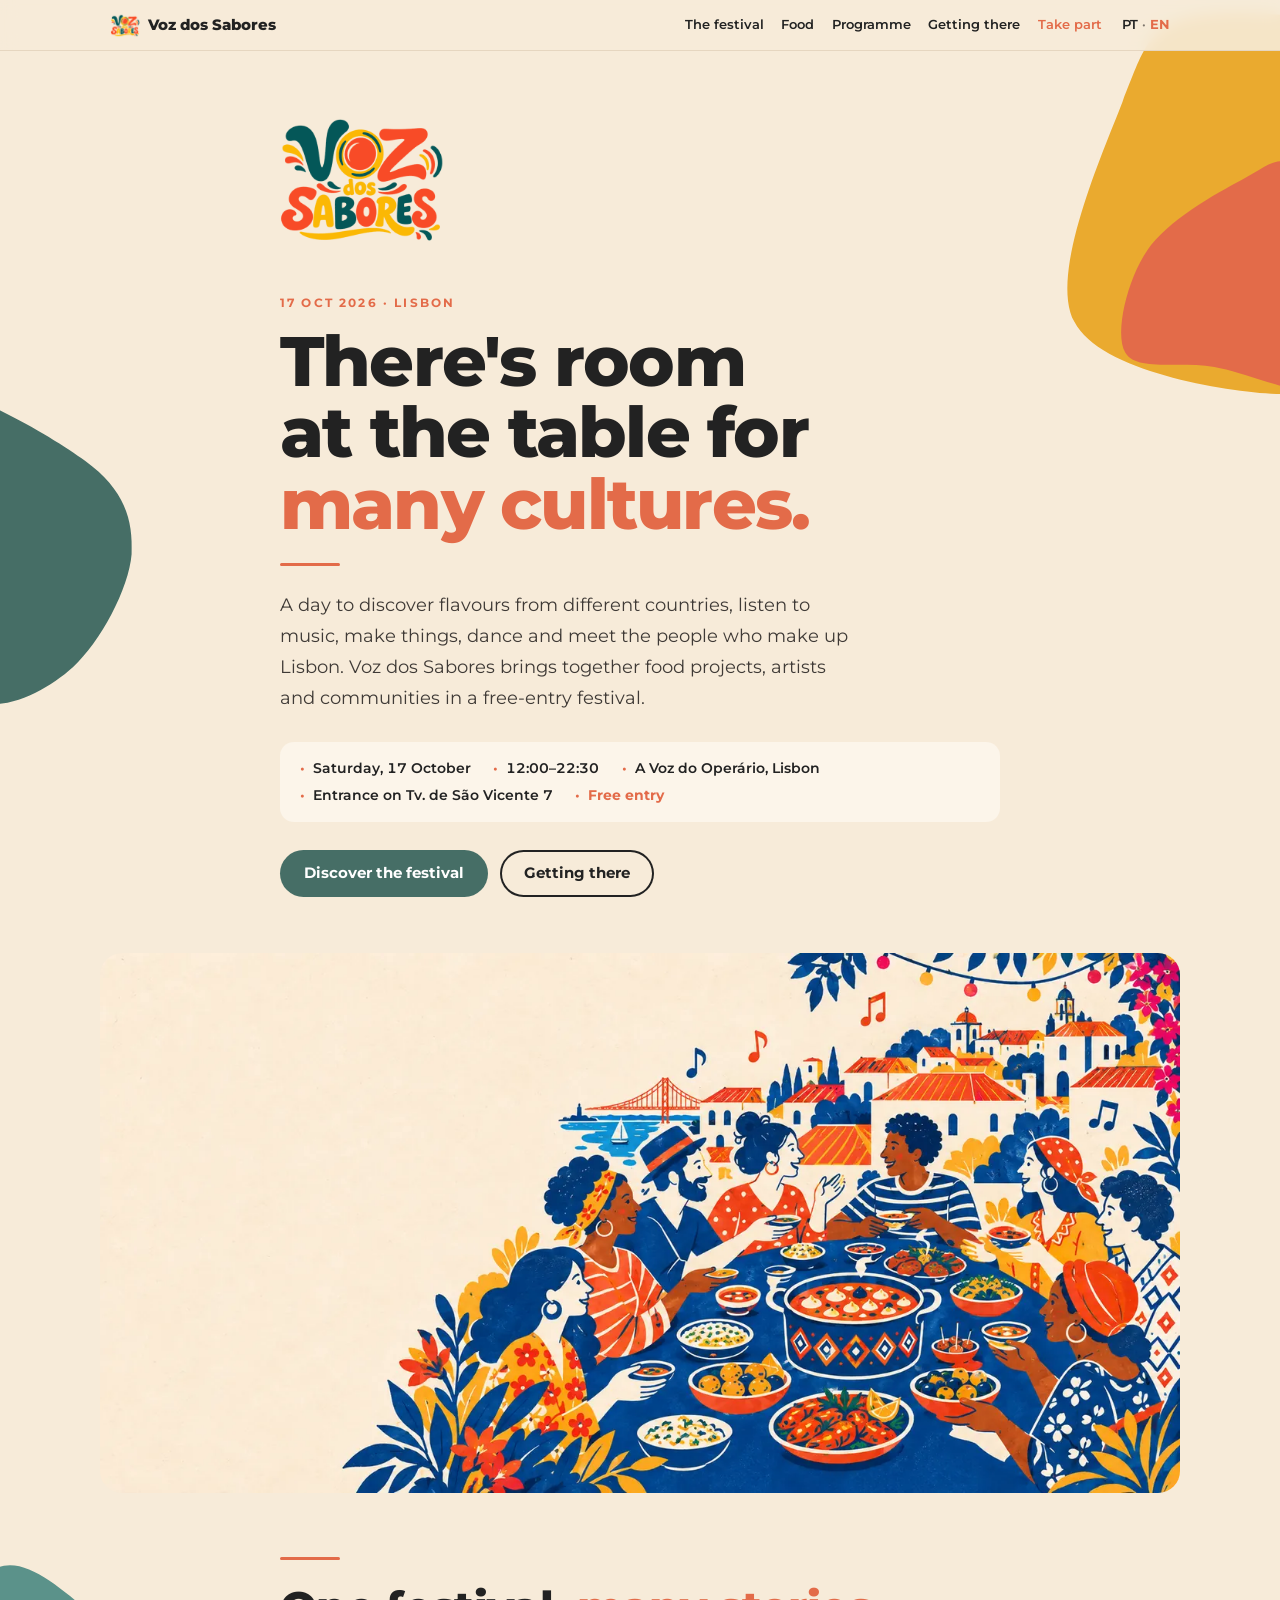
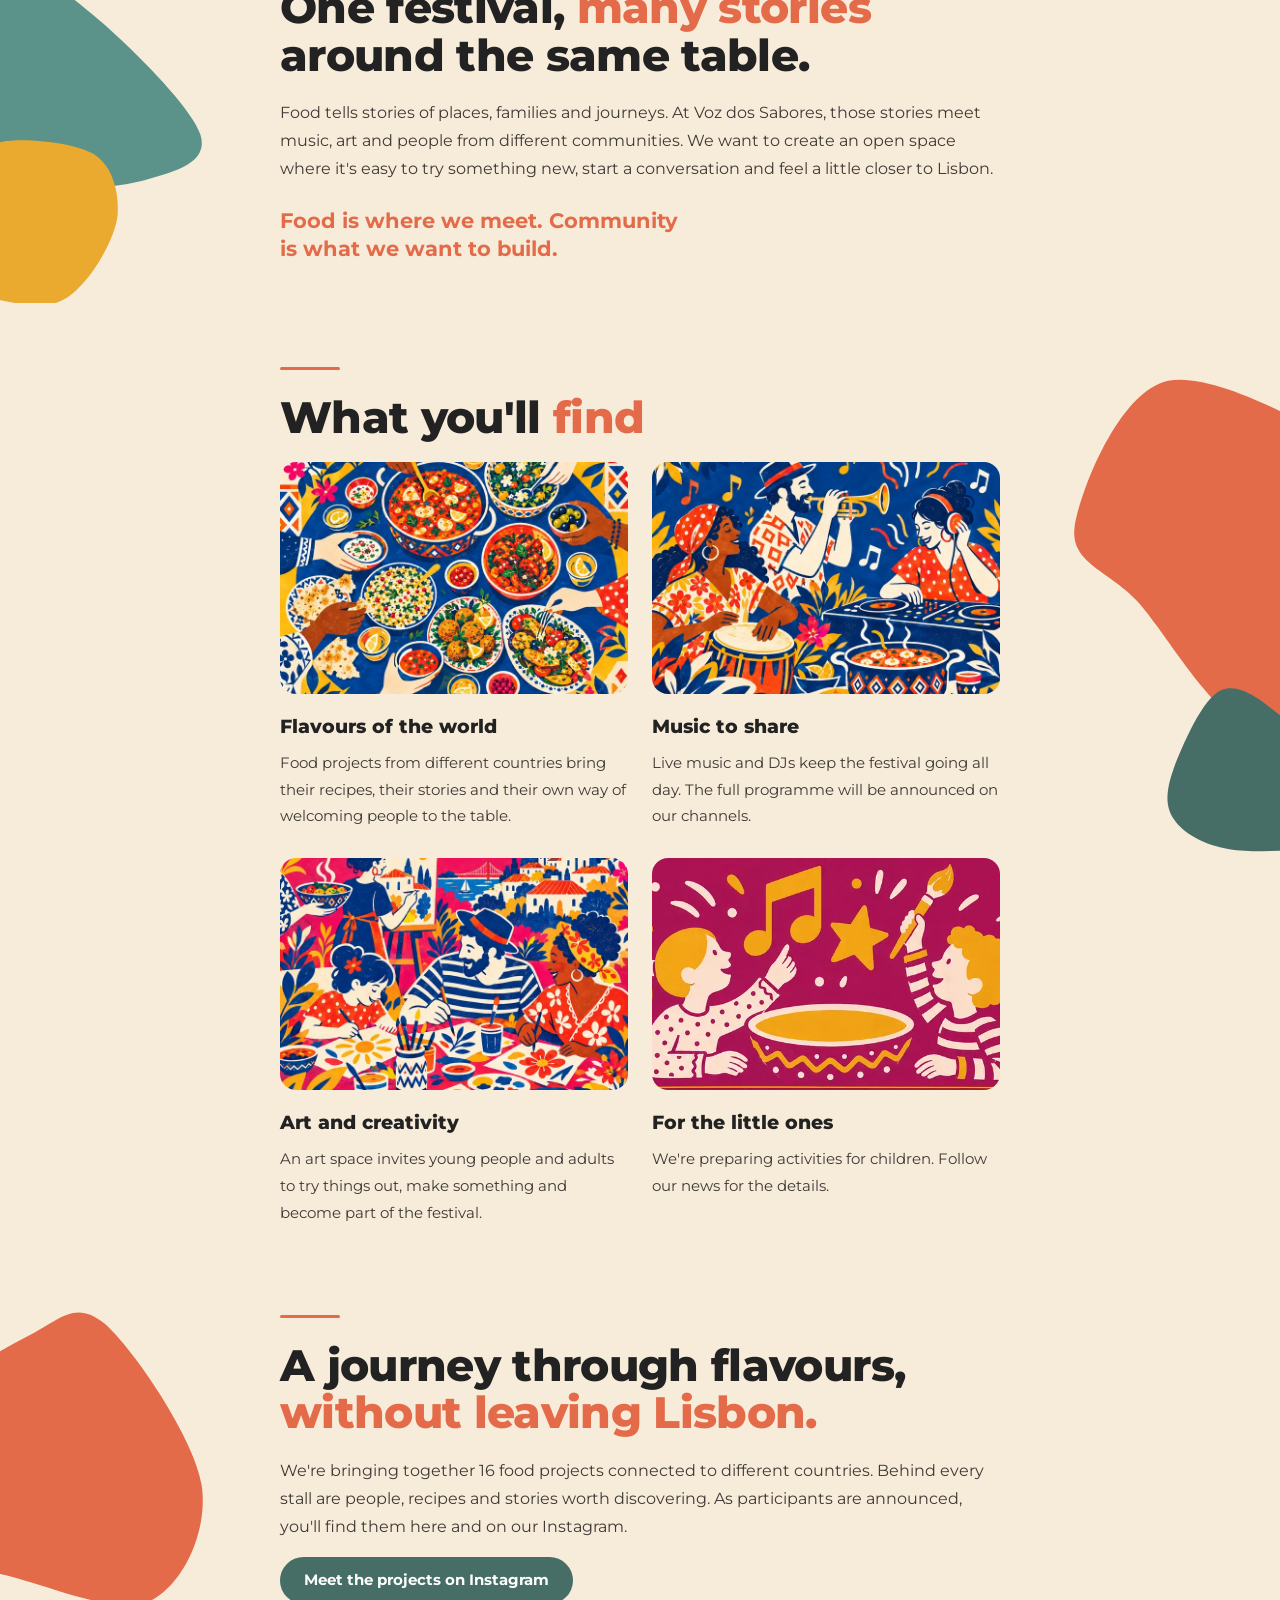
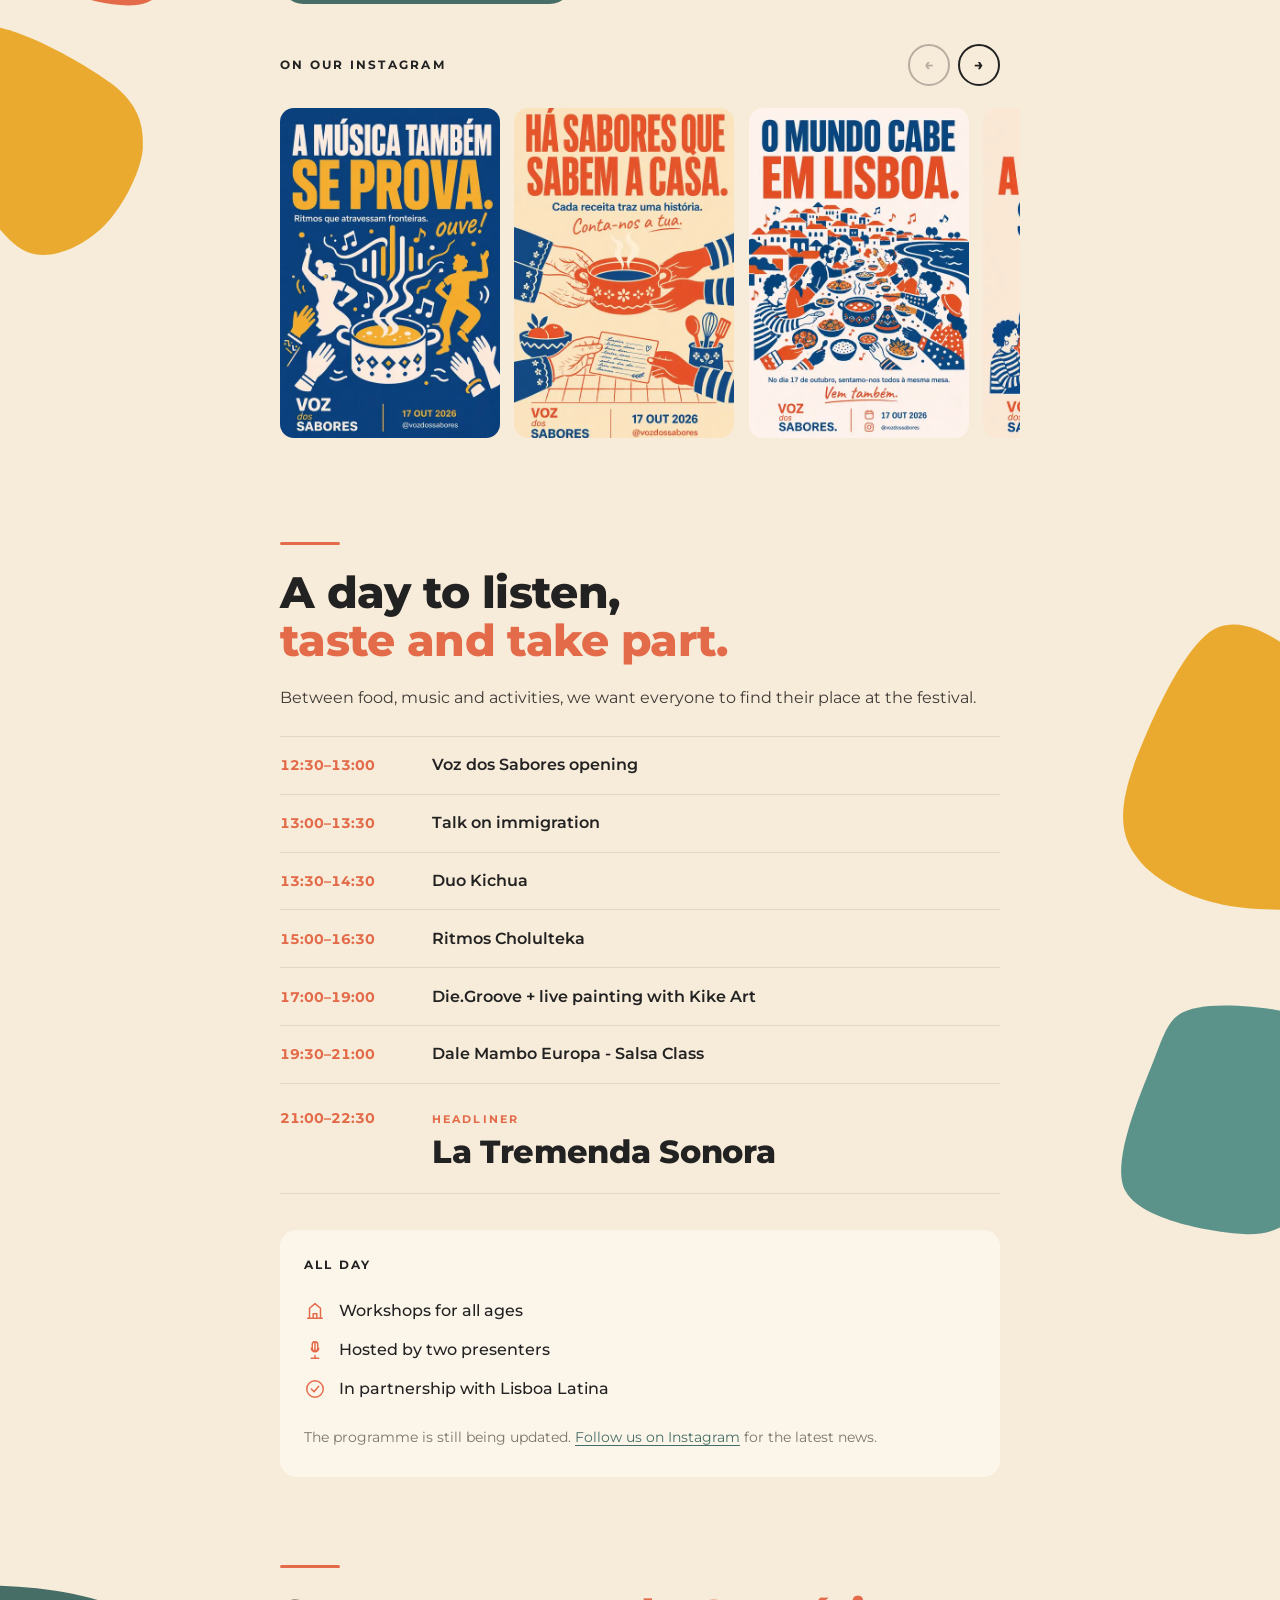
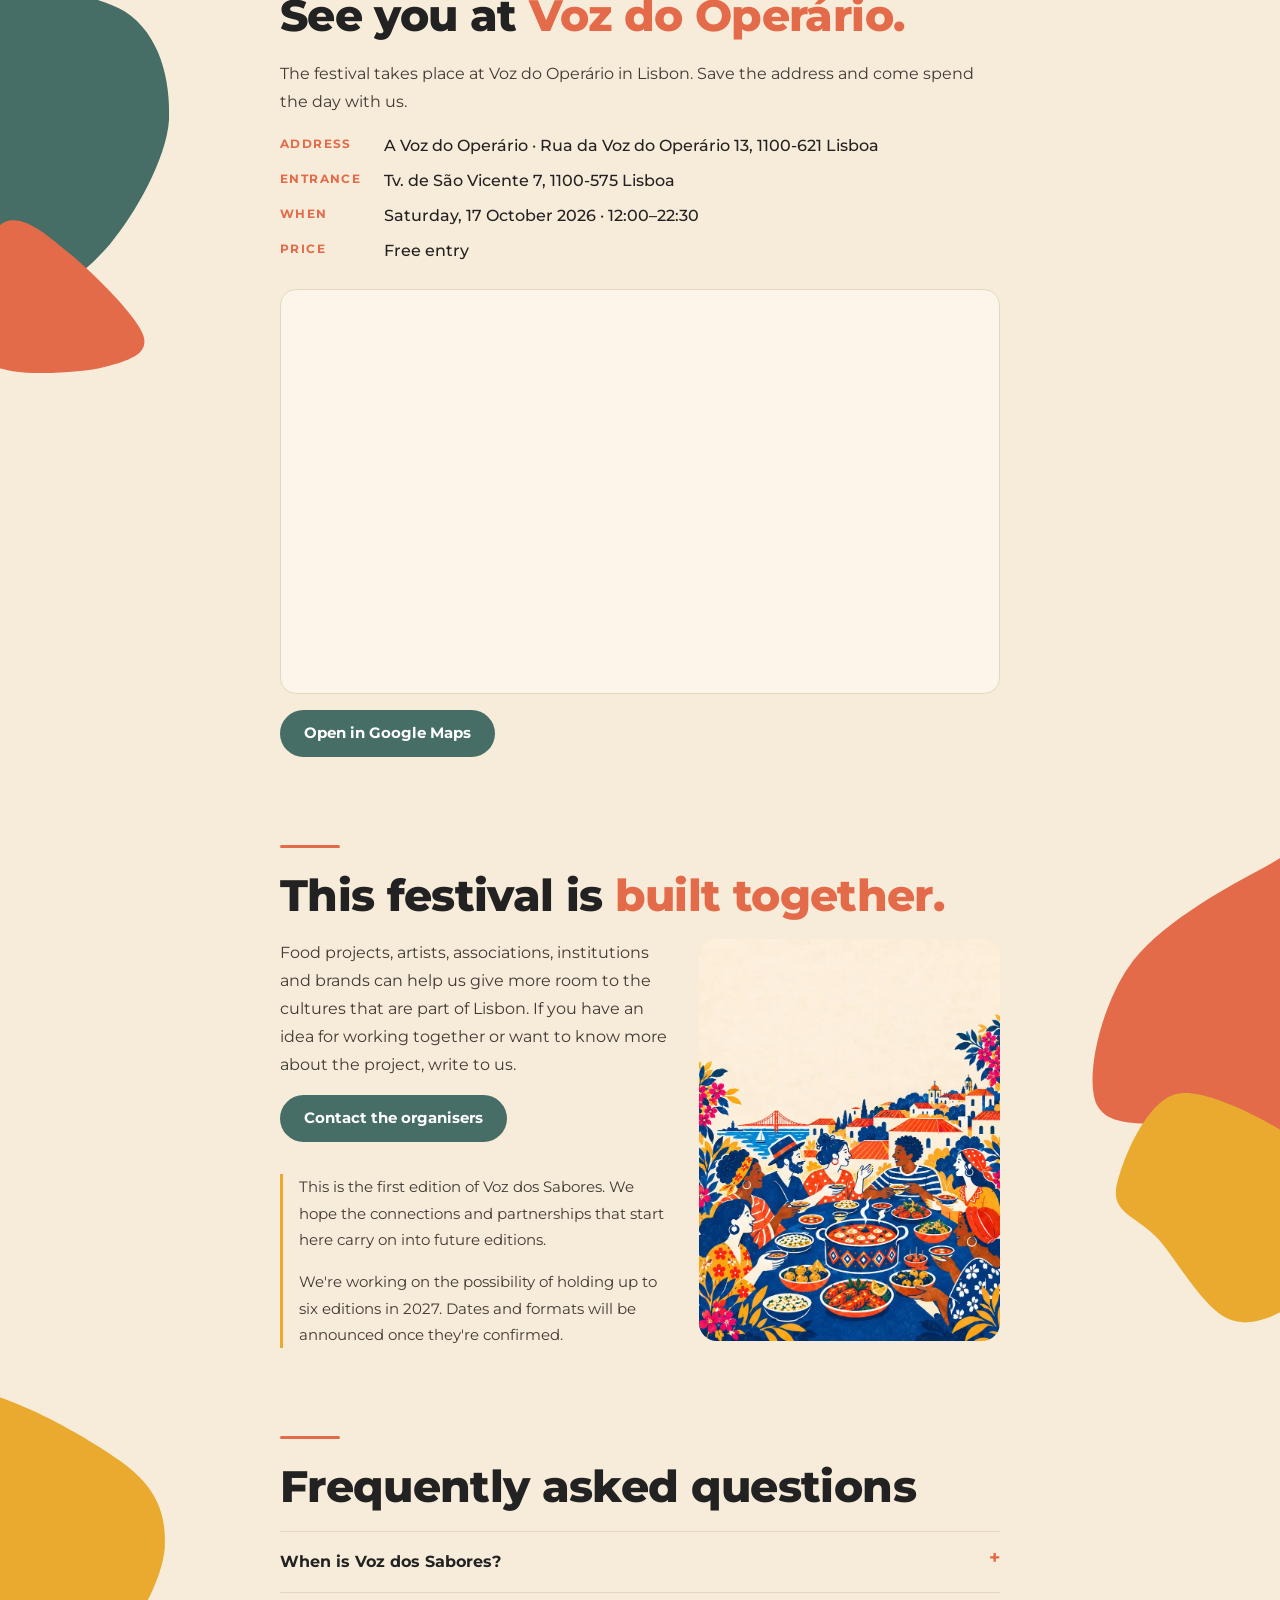
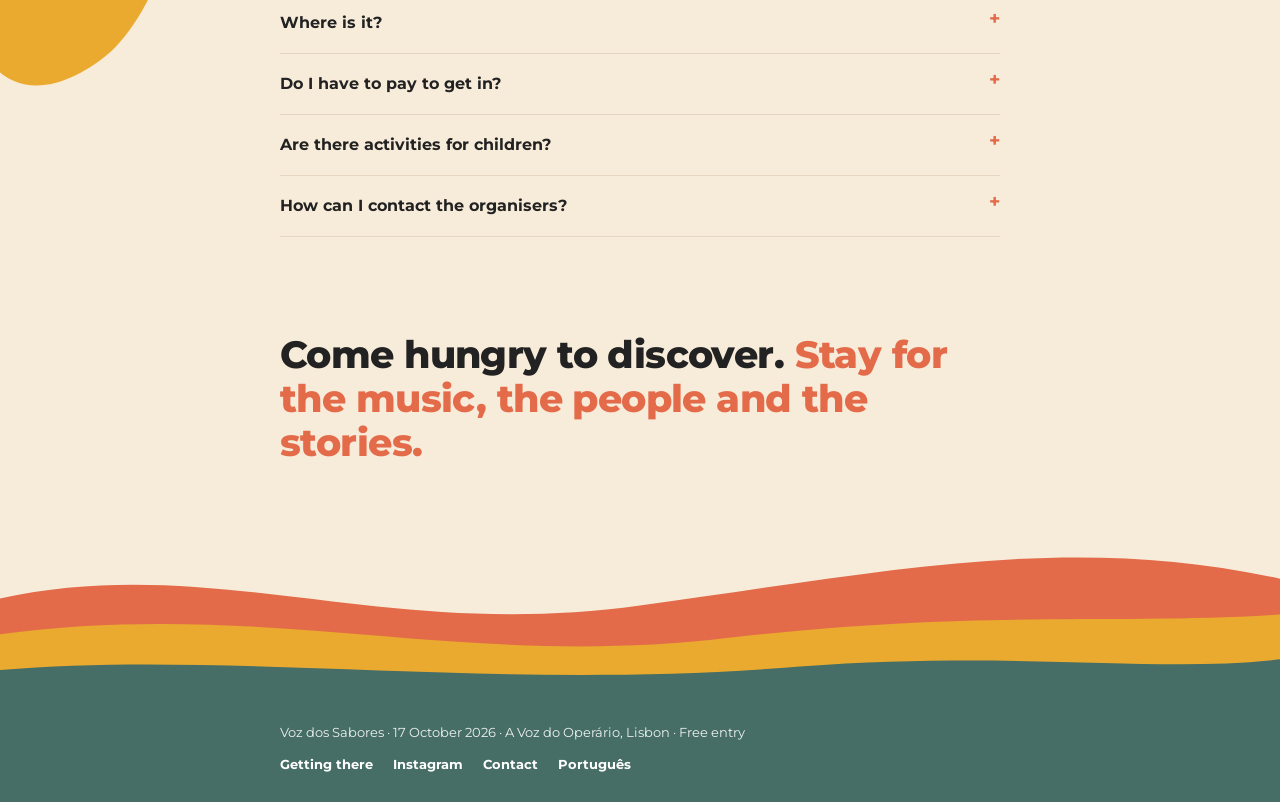
==== commit 2a645dfb: "Revise festival timeline with updated events Updated the timeline of events for the festival, includ" ====
--- a/en/index.html
+++ b/en/index.html
@@ -183,18 +183,15 @@
     <h2>A day to listen, <span class="hl">taste and take part.</span></h2>
     <p>Between food, music and activities, we want everyone to find their place at the festival.</p>
 
-    <ol class="timeline">
-      <li><span class="t">12:30–13:00</span><span class="a">Voz dos Sabores opening</span></li>
-      <li><span class="t">13:00–13:30</span><span class="a">Talk on immigration</span></li>
-      <li><span class="t">13:30–14:30</span><span class="a">Duo Kichua</span></li>
-      <li class="ambient"><span class="t">14:30–15:00</span><span class="a">Background music</span></li>
-      <li><span class="t">15:00–16:30</span><span class="a">Ritmos Cholulteka</span></li>
-      <li class="ambient"><span class="t">16:30–17:00</span><span class="a">Background music</span></li>
-      <li><span class="t">17:00–19:00</span><span class="a">Die.Groove + live painting</span></li>
-      <li><span class="t">19:00–19:30</span><span class="a">Auction of the live painting, with background music</span></li>
-      <li><span class="t">19:30–21:00</span><span class="a">Gadiel Salsa</span></li>
-      <li class="headliner"><span class="t">21:00–22:30</span><span class="a"><small>Headliner</small>La Tremenda Sonora</span></li>
-    </ol>
+<ol class="timeline">
+  <li><span class="t">12:30–13:00</span><span class="a">Voz dos Sabores opening</span></li>
+  <li><span class="t">13:00–13:30</span><span class="a">Talk on immigration</span></li>
+  <li><span class="t">13:30–14:30</span><span class="a">Duo Kichua</span></li>
+  <li><span class="t">15:00–16:30</span><span class="a">Ritmos Cholulteka</span></li>
+  <li><span class="t">17:00–19:00</span><span class="a">Die.Groove + live painting with Kike Art</span></li>
+  <li><span class="t">19:30–21:00</span><span class="a">Dale Mambo Europa - Salsa Class</span></li>
+  <li class="headliner"><span class="t">21:00–22:30</span><span class="a"><small>Headliner</small>La Tremenda Sonora</span></li>
+</ol>
 
     <div class="allday">
       <h3>All day</h3>
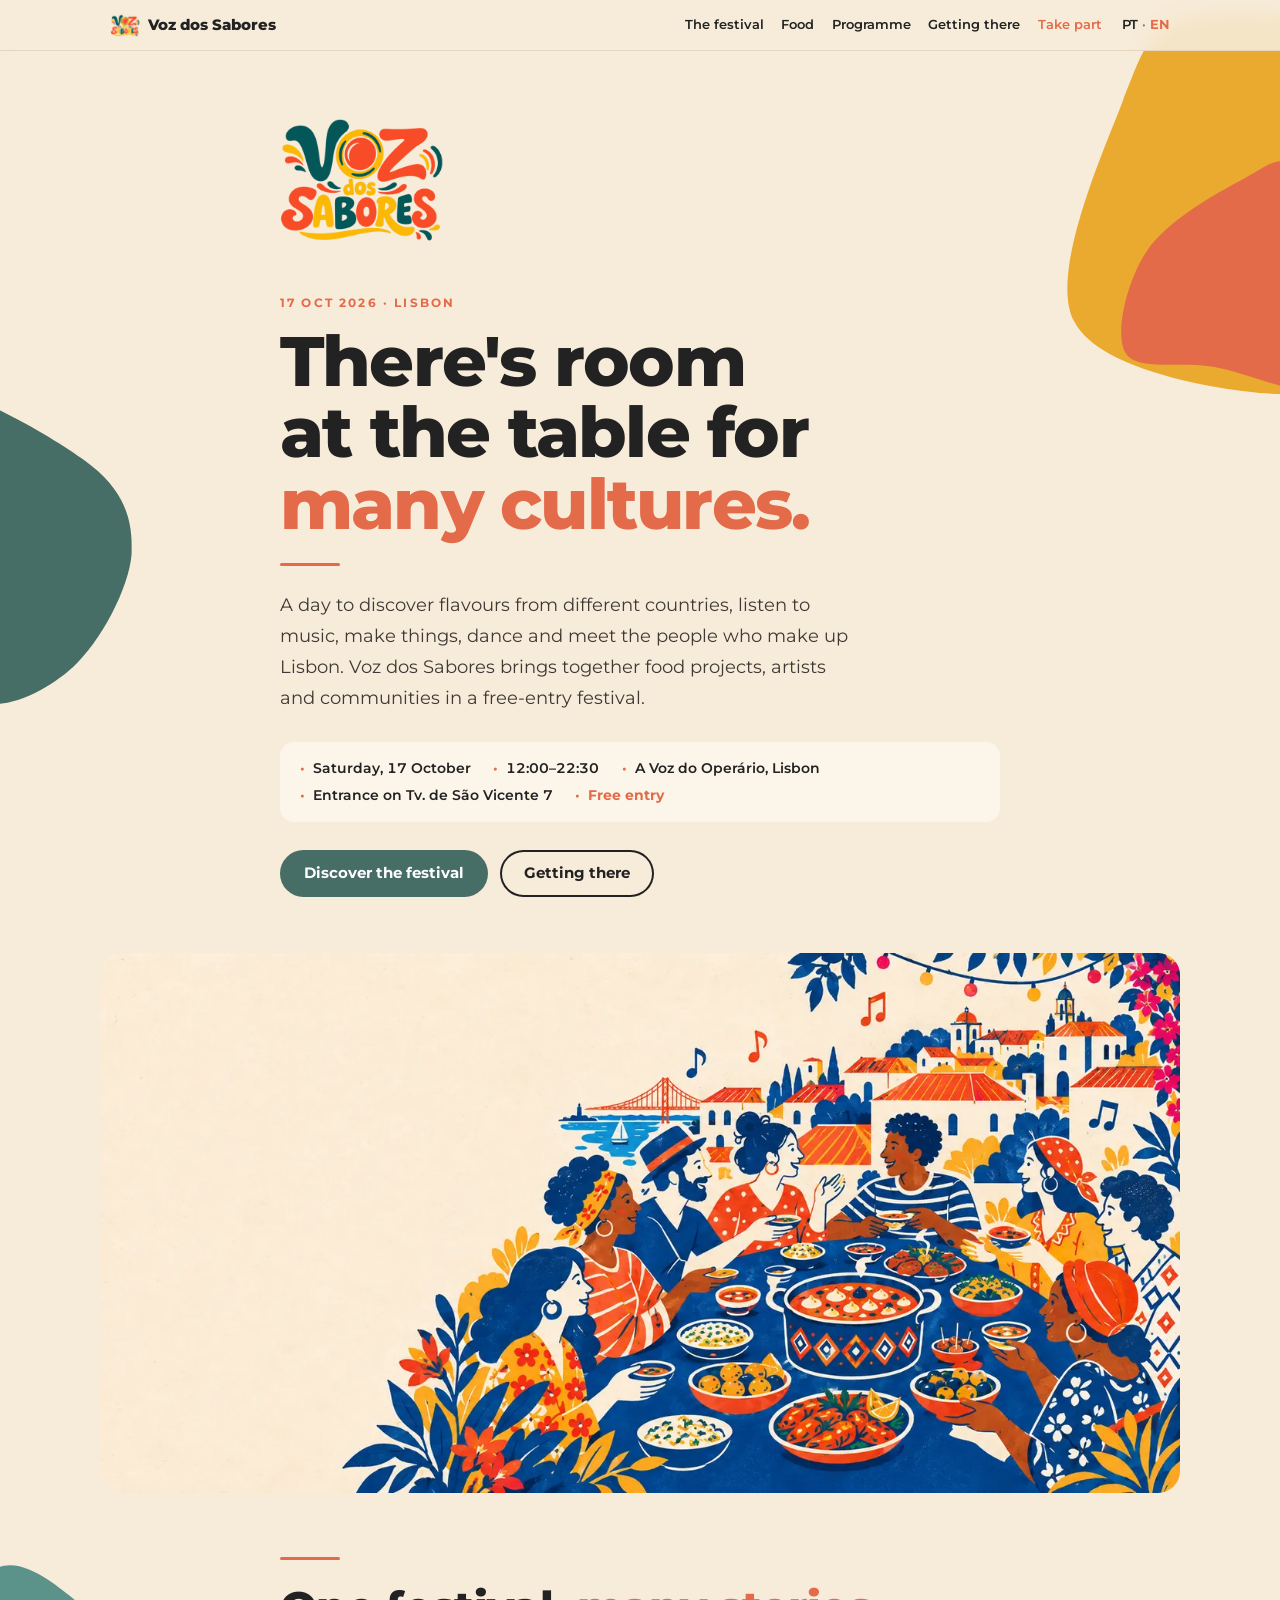
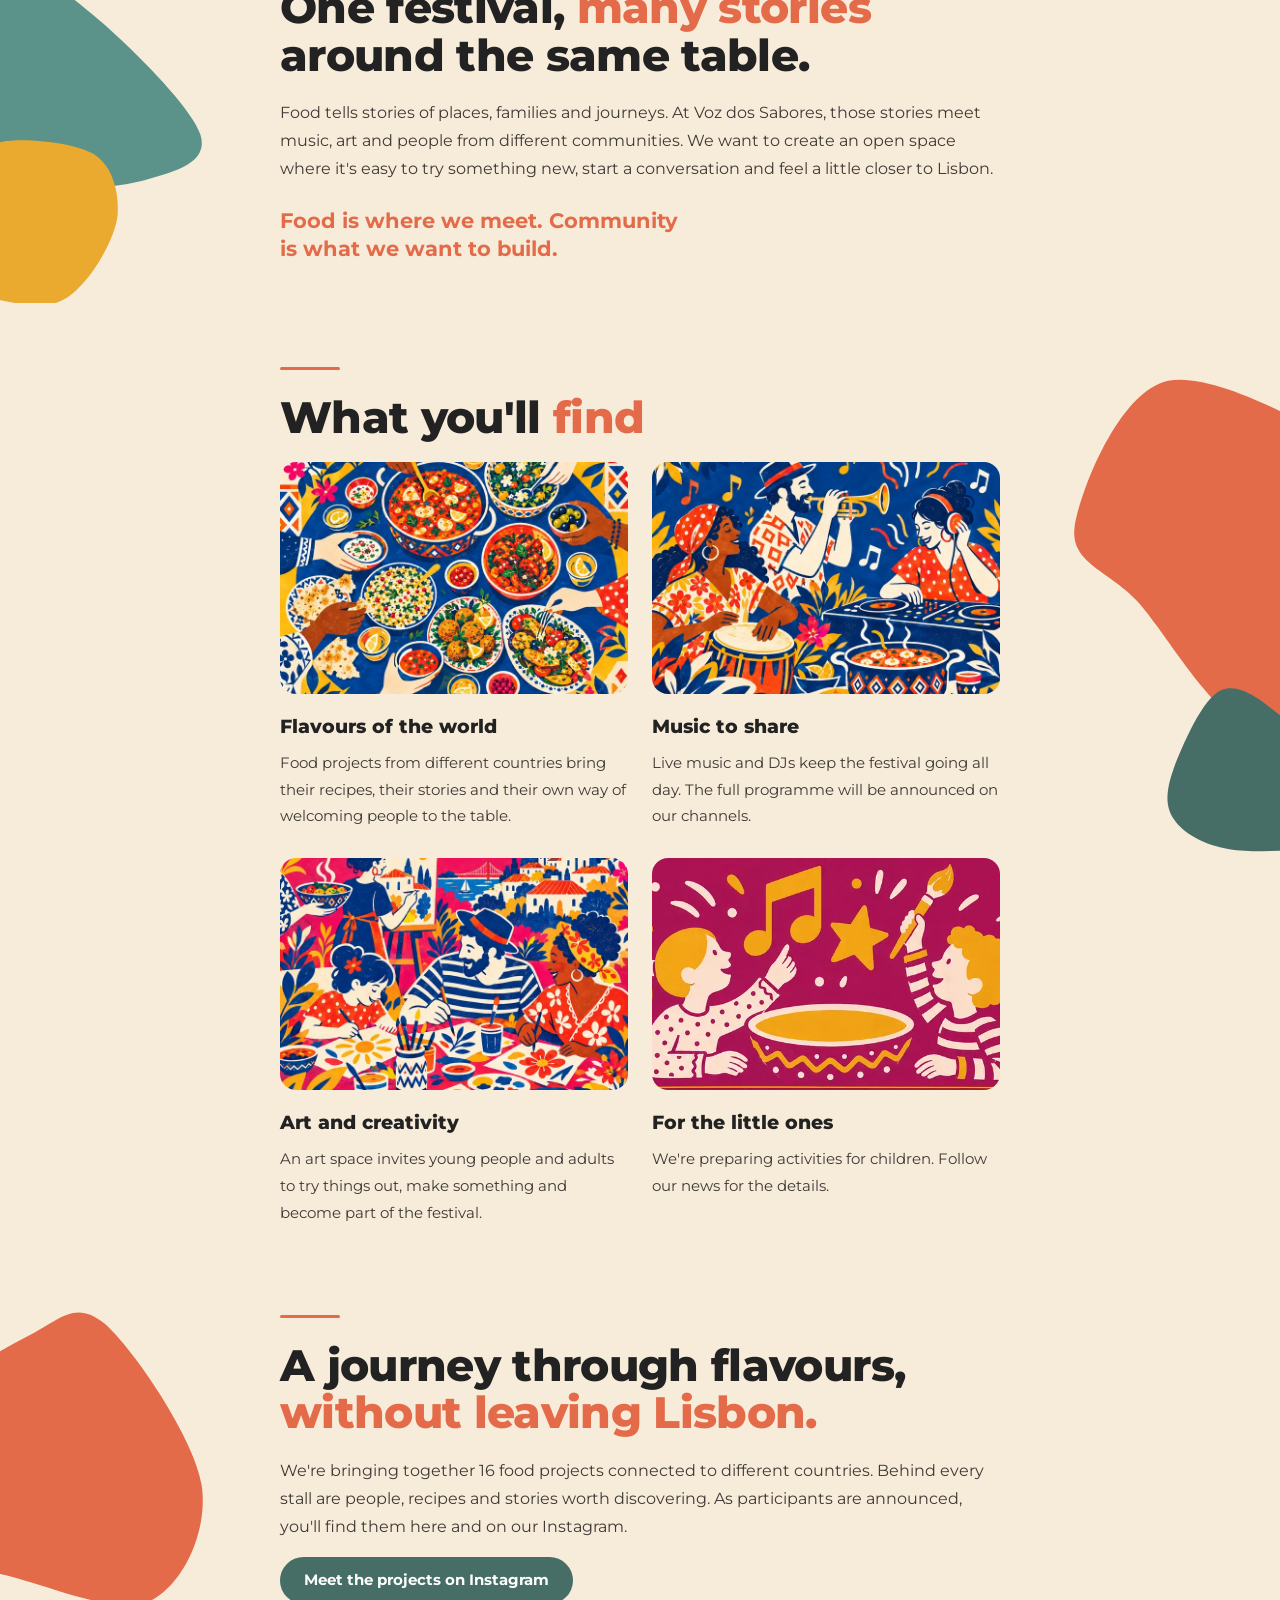
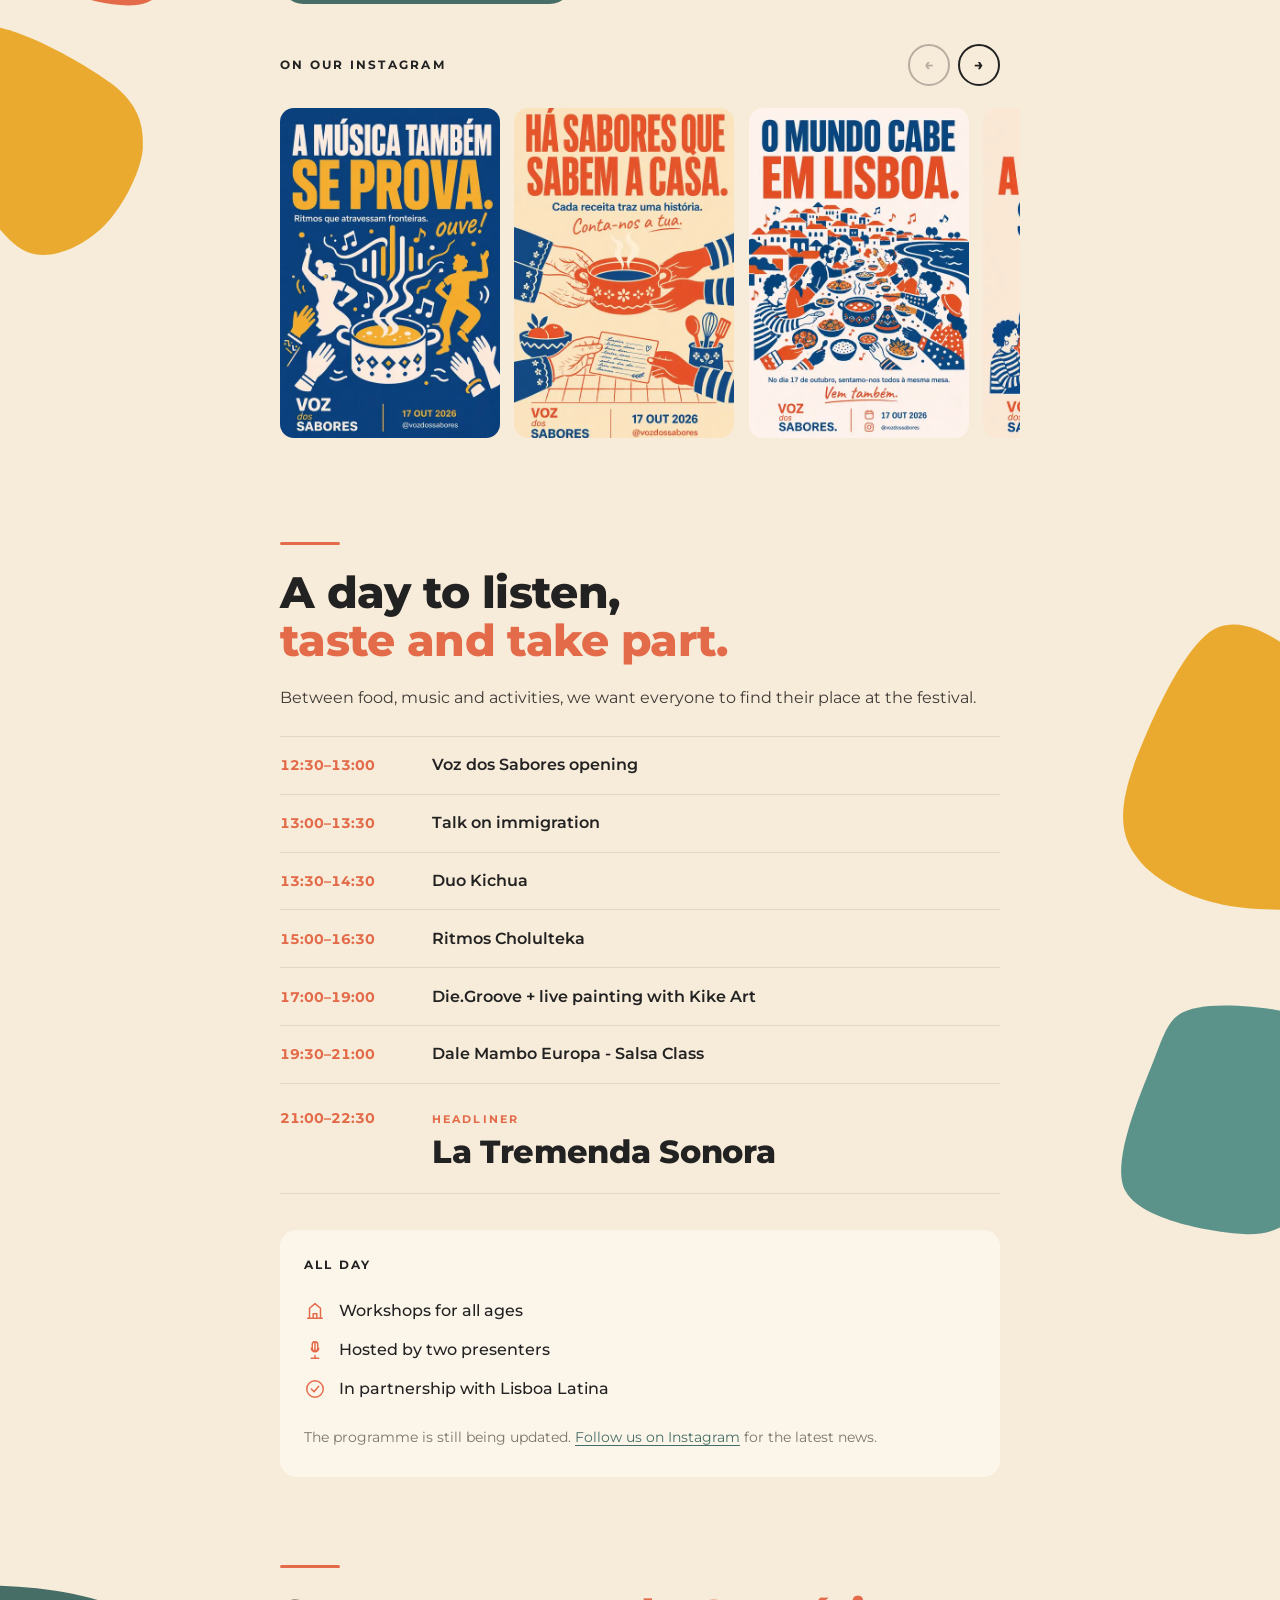
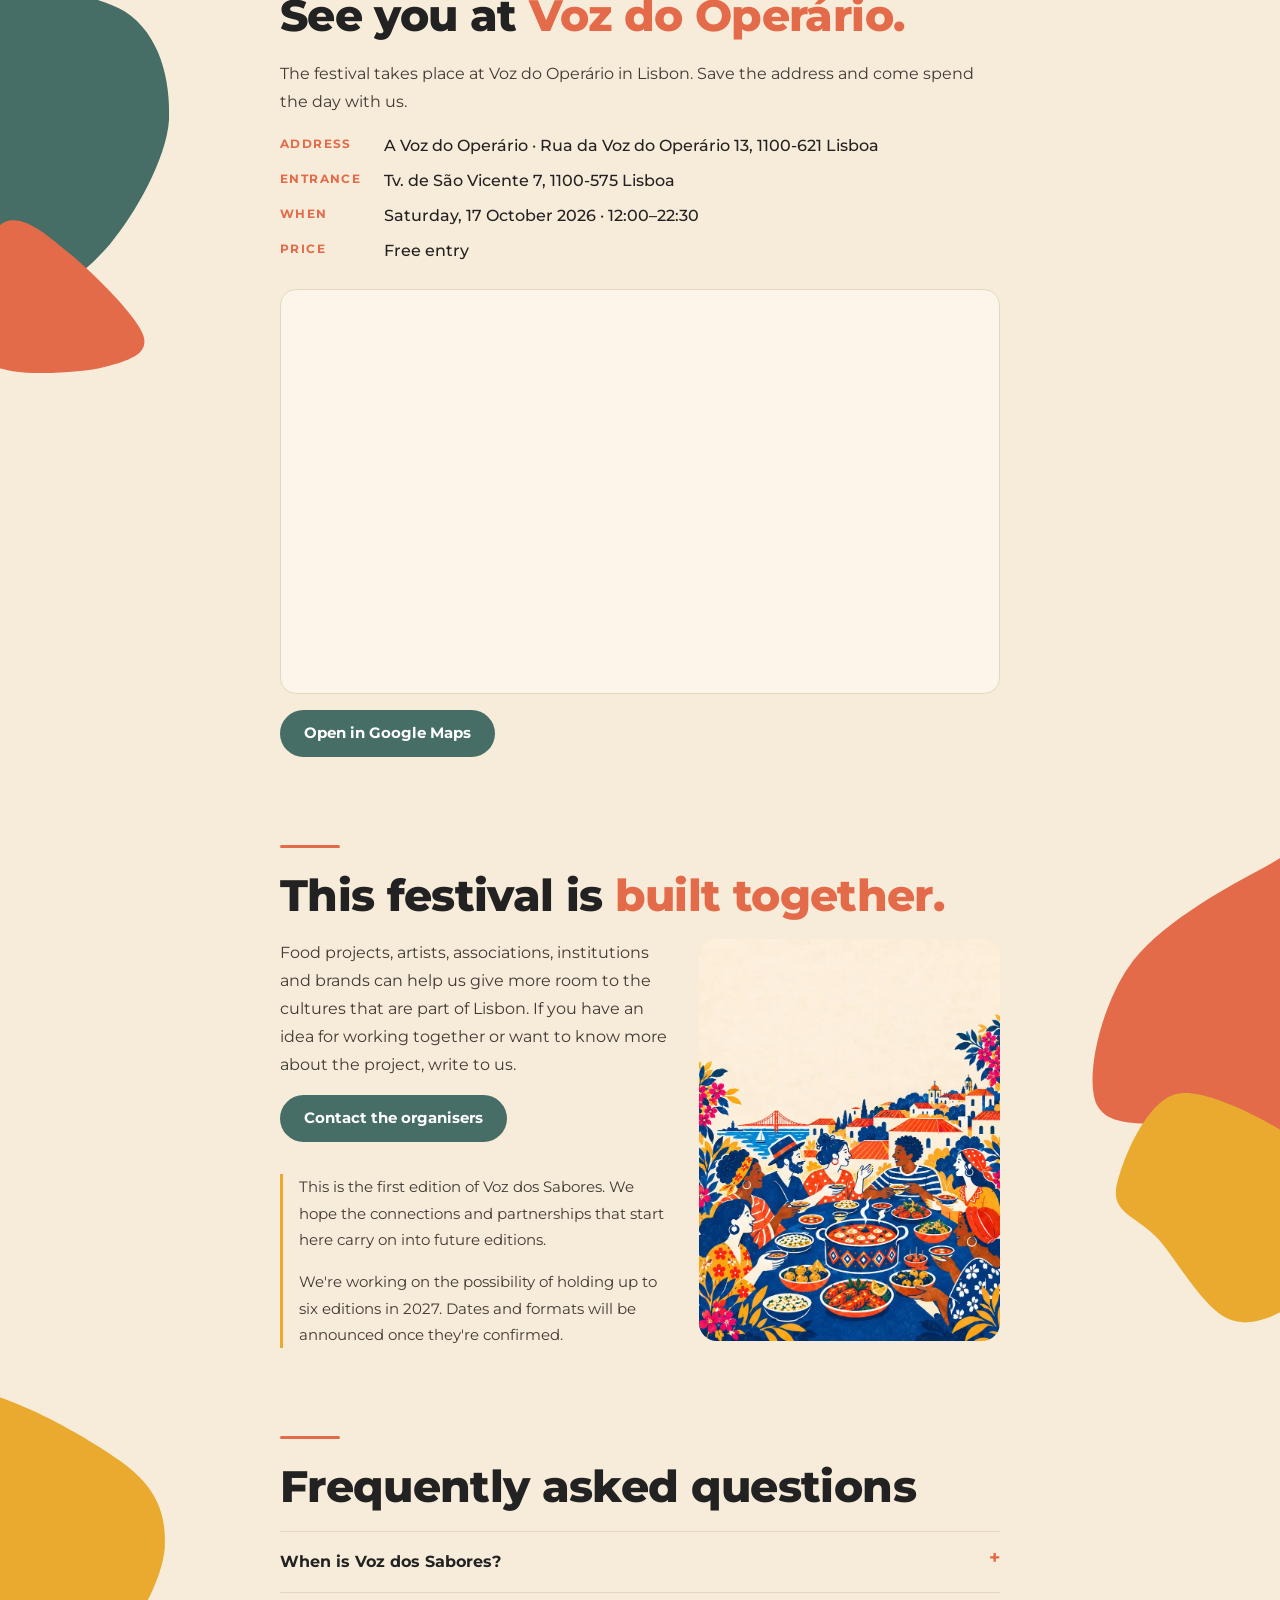
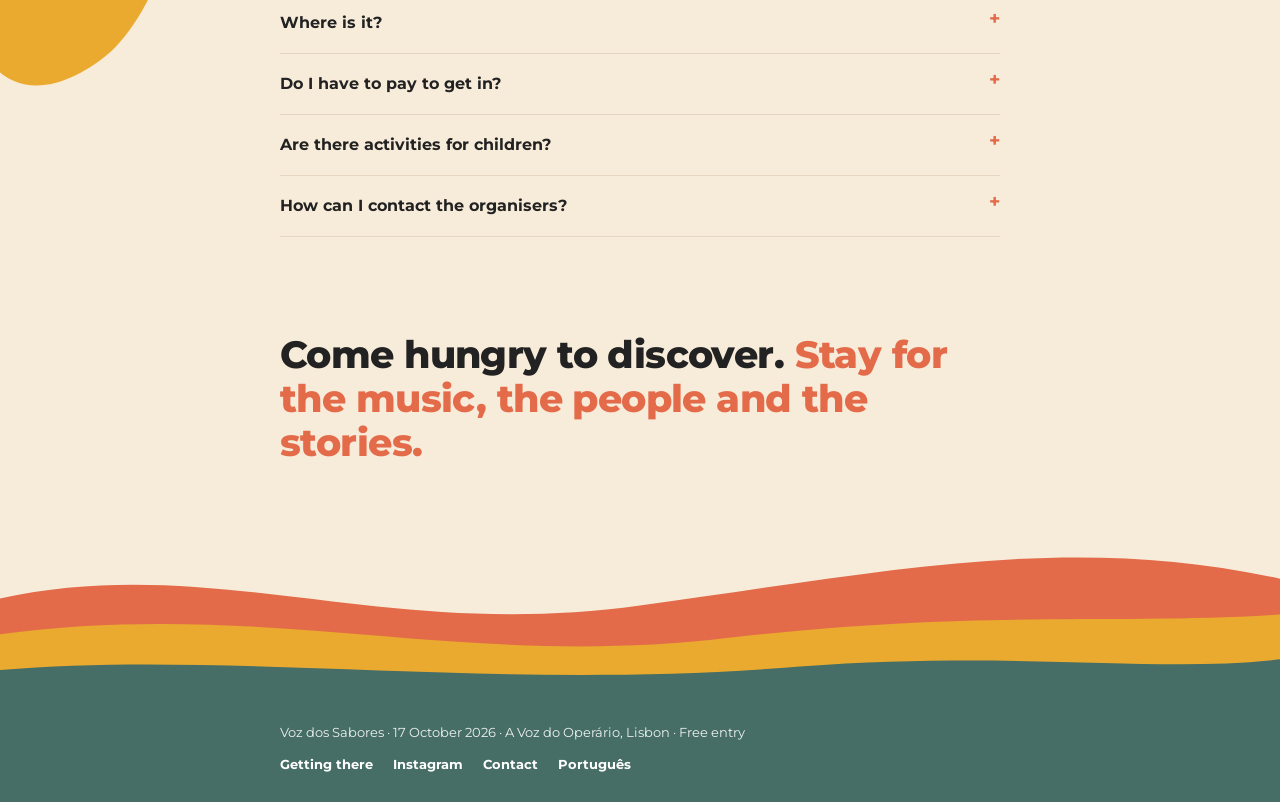
==== commit 82537598: "Integrate GoatCounter tracking scripts and attributes Added GoatCounter tracking to various elements" ====
--- a/en/index.html
+++ b/en/index.html
@@ -20,6 +20,8 @@
   <link rel="stylesheet" href="../style.css">
   <script>document.documentElement.classList.add('js')</script>
   <script src="../main.js" defer></script>
+  <!-- Estatísticas de visitas (GoatCounter: sem cookies, sem aviso de cookies) -->
+  <script data-goatcounter="https://vozdossabores.goatcounter.com/count" async src="//gc.zgo.at/count.js"></script>
 </head>
 <body>
 
@@ -47,7 +49,7 @@
       <li><a href="#getting-there">Getting there</a></li>
       <li><a href="#take-part">Take part</a></li>
     </ul>
-    <p class="lang"><a href="../" hreflang="pt-PT" lang="pt-PT">PT</a> · <strong>EN</strong></p>
+    <p class="lang"><a data-goatcounter-click="idioma-pt" href="../" hreflang="pt-PT" lang="pt-PT">PT</a> · <strong>EN</strong></p>
   </div>
 </nav>
 
@@ -76,8 +78,8 @@
     </ul>
 
     <div class="actions">
-      <a class="btn" href="#whats-on">Discover the festival</a>
-      <a class="btn btn-ghost" href="#getting-there">Getting there</a>
+      <a data-goatcounter-click="botao-descobrir" class="btn" href="#whats-on">Discover the festival</a>
+      <a data-goatcounter-click="botao-como-chegar" class="btn btn-ghost" href="#getting-there">Getting there</a>
     </div>
   </header>
 
@@ -142,7 +144,7 @@
 
     <!-- PROJECTS: approved details only. See the template in ../index.html. -->
 
-    <a class="btn" href="https://www.instagram.com/vozdossabores/" target="_blank" rel="noopener">Meet the projects on Instagram</a>
+    <a data-goatcounter-click="instagram-projetos" class="btn" href="https://www.instagram.com/vozdossabores/" target="_blank" rel="noopener">Meet the projects on Instagram</a>
 
     <!-- INSTAGRAM GALLERY: images live in ../img/instagram/ -->
     <div class="gallery">
@@ -154,18 +156,18 @@
         </div>
       </div>
       <ul class="strip" tabindex="0" aria-label="Instagram posts">
-        <li><a href="https://www.instagram.com/vozdossabores/" target="_blank" rel="noopener"><img src="../img/instagram/a-musica-tambem-se-prova.webp" width="480" height="720" loading="lazy" alt="Instagram poster: «A música também se prova.»"></a></li>
-        <li><a href="https://www.instagram.com/vozdossabores/" target="_blank" rel="noopener"><img src="../img/instagram/ha-sabores-que-sabem-a-casa.webp" width="480" height="720" loading="lazy" alt="Instagram poster: «Há sabores que sabem a casa.»"></a></li>
-        <li><a href="https://www.instagram.com/vozdossabores/" target="_blank" rel="noopener"><img src="../img/instagram/o-mundo-cabe-em-lisboa.webp" width="480" height="720" loading="lazy" alt="Instagram poster: «O mundo cabe em Lisboa.»"></a></li>
-        <li><a href="https://www.instagram.com/vozdossabores/" target="_blank" rel="noopener"><img src="../img/instagram/a-diferenca-senta-se-a-mesa.webp" width="480" height="720" loading="lazy" alt="Instagram poster: «Aqui, a diferença senta-se à mesa.»"></a></li>
-        <li><a href="https://www.instagram.com/vozdossabores/" target="_blank" rel="noopener"><img src="../img/instagram/lisboa-fala-muitas-linguas.webp" width="480" height="720" loading="lazy" alt="Instagram poster: «Lisboa fala muitas línguas.»"></a></li>
-        <li><a href="https://www.instagram.com/vozdossabores/" target="_blank" rel="noopener"><img src="../img/instagram/entra-com-fome.webp" width="480" height="720" loading="lazy" alt="Instagram poster: «Entra com fome. Sai com histórias.»"></a></li>
-        <li><a href="https://www.instagram.com/vozdossabores/" target="_blank" rel="noopener"><img src="../img/instagram/um-prato-pode-levar-te-longe.webp" width="480" height="720" loading="lazy" alt="Instagram poster: «Um prato pode levar-te longe.»"></a></li>
-        <li><a href="https://www.instagram.com/vozdossabores/" target="_blank" rel="noopener"><img src="../img/instagram/os-sabores-tem-rosto.webp" width="480" height="720" loading="lazy" alt="Instagram poster: «Os sabores têm rosto.»"></a></li>
-        <li><a href="https://www.instagram.com/vozdossabores/" target="_blank" rel="noopener"><img src="../img/instagram/o-primeiro-ingrediente.webp" width="480" height="720" loading="lazy" alt="Instagram poster: «O primeiro ingrediente é a curiosidade.»"></a></li>
-        <li><a href="https://www.instagram.com/vozdossabores/" target="_blank" rel="noopener"><img src="../img/instagram/lisboa-tem-mesa-marcada.webp" width="480" height="720" loading="lazy" alt="Instagram poster: «Lisboa tem mesa marcada.»"></a></li>
-        <li><a href="https://www.instagram.com/vozdossabores/" target="_blank" rel="noopener"><img src="../img/instagram/vem-pelo-sabor.webp" width="480" height="720" loading="lazy" alt="Instagram poster: «Vem pelo sabor. Fica pelas pessoas.»"></a></li>
-        <li><a href="https://www.instagram.com/vozdossabores/" target="_blank" rel="noopener"><img src="../img/instagram/outubro-esta-a-chegar.webp" width="480" height="720" loading="lazy" alt="Instagram poster: «Outubro está a chegar.»"></a></li>
+        <li><a data-goatcounter-click="instagram-galeria" href="https://www.instagram.com/vozdossabores/" target="_blank" rel="noopener"><img src="../img/instagram/a-musica-tambem-se-prova.webp" width="480" height="720" loading="lazy" alt="Instagram poster: «A música também se prova.»"></a></li>
+        <li><a data-goatcounter-click="instagram-galeria" href="https://www.instagram.com/vozdossabores/" target="_blank" rel="noopener"><img src="../img/instagram/ha-sabores-que-sabem-a-casa.webp" width="480" height="720" loading="lazy" alt="Instagram poster: «Há sabores que sabem a casa.»"></a></li>
+        <li><a data-goatcounter-click="instagram-galeria" href="https://www.instagram.com/vozdossabores/" target="_blank" rel="noopener"><img src="../img/instagram/o-mundo-cabe-em-lisboa.webp" width="480" height="720" loading="lazy" alt="Instagram poster: «O mundo cabe em Lisboa.»"></a></li>
+        <li><a data-goatcounter-click="instagram-galeria" href="https://www.instagram.com/vozdossabores/" target="_blank" rel="noopener"><img src="../img/instagram/a-diferenca-senta-se-a-mesa.webp" width="480" height="720" loading="lazy" alt="Instagram poster: «Aqui, a diferença senta-se à mesa.»"></a></li>
+        <li><a data-goatcounter-click="instagram-galeria" href="https://www.instagram.com/vozdossabores/" target="_blank" rel="noopener"><img src="../img/instagram/lisboa-fala-muitas-linguas.webp" width="480" height="720" loading="lazy" alt="Instagram poster: «Lisboa fala muitas línguas.»"></a></li>
+        <li><a data-goatcounter-click="instagram-galeria" href="https://www.instagram.com/vozdossabores/" target="_blank" rel="noopener"><img src="../img/instagram/entra-com-fome.webp" width="480" height="720" loading="lazy" alt="Instagram poster: «Entra com fome. Sai com histórias.»"></a></li>
+        <li><a data-goatcounter-click="instagram-galeria" href="https://www.instagram.com/vozdossabores/" target="_blank" rel="noopener"><img src="../img/instagram/um-prato-pode-levar-te-longe.webp" width="480" height="720" loading="lazy" alt="Instagram poster: «Um prato pode levar-te longe.»"></a></li>
+        <li><a data-goatcounter-click="instagram-galeria" href="https://www.instagram.com/vozdossabores/" target="_blank" rel="noopener"><img src="../img/instagram/os-sabores-tem-rosto.webp" width="480" height="720" loading="lazy" alt="Instagram poster: «Os sabores têm rosto.»"></a></li>
+        <li><a data-goatcounter-click="instagram-galeria" href="https://www.instagram.com/vozdossabores/" target="_blank" rel="noopener"><img src="../img/instagram/o-primeiro-ingrediente.webp" width="480" height="720" loading="lazy" alt="Instagram poster: «O primeiro ingrediente é a curiosidade.»"></a></li>
+        <li><a data-goatcounter-click="instagram-galeria" href="https://www.instagram.com/vozdossabores/" target="_blank" rel="noopener"><img src="../img/instagram/lisboa-tem-mesa-marcada.webp" width="480" height="720" loading="lazy" alt="Instagram poster: «Lisboa tem mesa marcada.»"></a></li>
+        <li><a data-goatcounter-click="instagram-galeria" href="https://www.instagram.com/vozdossabores/" target="_blank" rel="noopener"><img src="../img/instagram/vem-pelo-sabor.webp" width="480" height="720" loading="lazy" alt="Instagram poster: «Vem pelo sabor. Fica pelas pessoas.»"></a></li>
+        <li><a data-goatcounter-click="instagram-galeria" href="https://www.instagram.com/vozdossabores/" target="_blank" rel="noopener"><img src="../img/instagram/outubro-esta-a-chegar.webp" width="480" height="720" loading="lazy" alt="Instagram poster: «Outubro está a chegar.»"></a></li>
       </ul>
     </div>
   </section>
@@ -209,7 +211,7 @@
           In partnership with Lisboa Latina
         </li>
       </ul>
-      <p class="note">The programme is still being updated. <a href="https://www.instagram.com/vozdossabores/" target="_blank" rel="noopener">Follow us on Instagram</a> for the latest news.</p>
+      <p class="note">The programme is still being updated. <a data-goatcounter-click="instagram" href="https://www.instagram.com/vozdossabores/" target="_blank" rel="noopener">Follow us on Instagram</a> for the latest news.</p>
     </div>
   </section>
 
@@ -233,7 +235,7 @@
         src="https://www.google.com/maps?q=Travessa+de+S%C3%A3o+Vicente+7,+1100-575+Lisboa&amp;output=embed&amp;hl=en"
         loading="lazy" referrerpolicy="no-referrer-when-downgrade"></iframe>
     </div>
-    <a class="btn map-btn" href="https://www.google.com/maps/search/?api=1&amp;query=Travessa+de+S%C3%A3o+Vicente+7,+1100-575+Lisboa" target="_blank" rel="noopener">Open in Google Maps</a>
+    <a data-goatcounter-click="google-maps" class="btn map-btn" href="https://www.google.com/maps/search/?api=1&amp;query=Travessa+de+S%C3%A3o+Vicente+7,+1100-575+Lisboa" target="_blank" rel="noopener">Open in Google Maps</a>
   </section>
 
   <!-- 7. TAKE PART -->
@@ -247,7 +249,7 @@
     <div class="participa-grid">
       <div>
         <p>Food projects, artists, associations, institutions and brands can help us give more room to the cultures that are part of Lisbon. If you have an idea for working together or want to know more about the project, write to us.</p>
-        <a class="btn" href="mailto:vozdossabores@gmail.com?subject=Colabora%C3%A7%C3%A3o%20Voz%20dos%20Sabores">Contact the organisers</a>
+        <a data-goatcounter-click="email-colaboracao" class="btn" href="mailto:vozdossabores@gmail.com?subject=Colabora%C3%A7%C3%A3o%20Voz%20dos%20Sabores">Contact the organisers</a>
         <div class="aside">
           <p>This is the first edition of Voz dos Sabores. We hope the connections and partnerships that start here carry on into future editions.</p>
           <p>We're working on the possibility of holding up to six editions in 2027. Dates and formats will be announced once they're confirmed.</p>
@@ -284,7 +286,7 @@
       </details>
       <details>
         <summary>How can I contact the organisers?</summary>
-        <p>Write to <a href="mailto:vozdossabores@gmail.com">vozdossabores@gmail.com</a> or follow us on Instagram, <a href="https://www.instagram.com/vozdossabores/" target="_blank" rel="noopener">@vozdossabores</a>.</p>
+        <p>Write to <a data-goatcounter-click="email" href="mailto:vozdossabores@gmail.com">vozdossabores@gmail.com</a> or follow us on Instagram, <a data-goatcounter-click="instagram" href="https://www.instagram.com/vozdossabores/" target="_blank" rel="noopener">@vozdossabores</a>.</p>
       </details>
     </div>
   </section>
@@ -308,9 +310,9 @@
     <p class="footer-data">Voz dos Sabores · 17 October 2026 · A Voz do Operário, Lisbon · Free entry</p>
     <p class="footer-links">
       <a href="#getting-there">Getting there</a>
-      <a href="https://www.instagram.com/vozdossabores/" target="_blank" rel="noopener">Instagram</a>
-      <a href="mailto:vozdossabores@gmail.com">Contact</a>
-      <a href="../" hreflang="pt-PT" lang="pt-PT">Português</a>
+      <a data-goatcounter-click="instagram" href="https://www.instagram.com/vozdossabores/" target="_blank" rel="noopener">Instagram</a>
+      <a data-goatcounter-click="email" href="mailto:vozdossabores@gmail.com">Contact</a>
+      <a data-goatcounter-click="idioma-pt" href="../" hreflang="pt-PT" lang="pt-PT">Português</a>
     </p>
   </div>
 </footer>
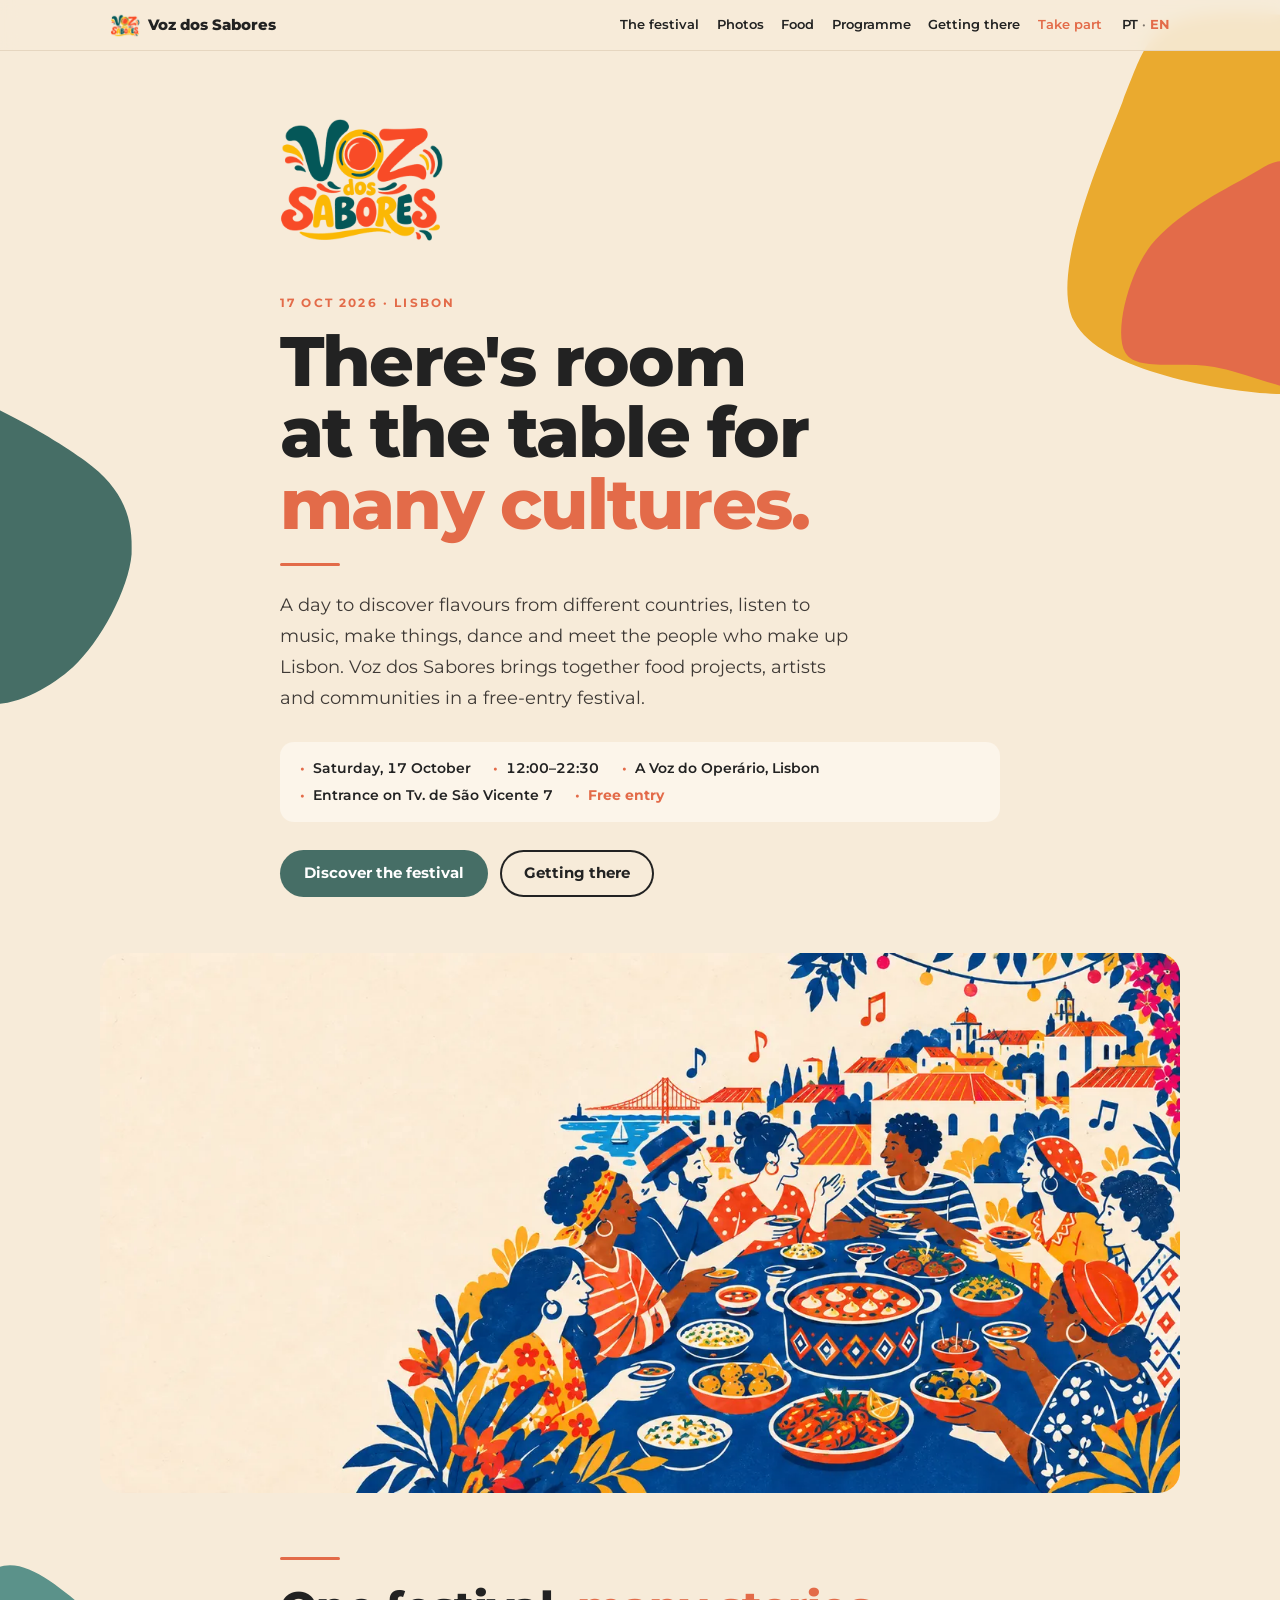
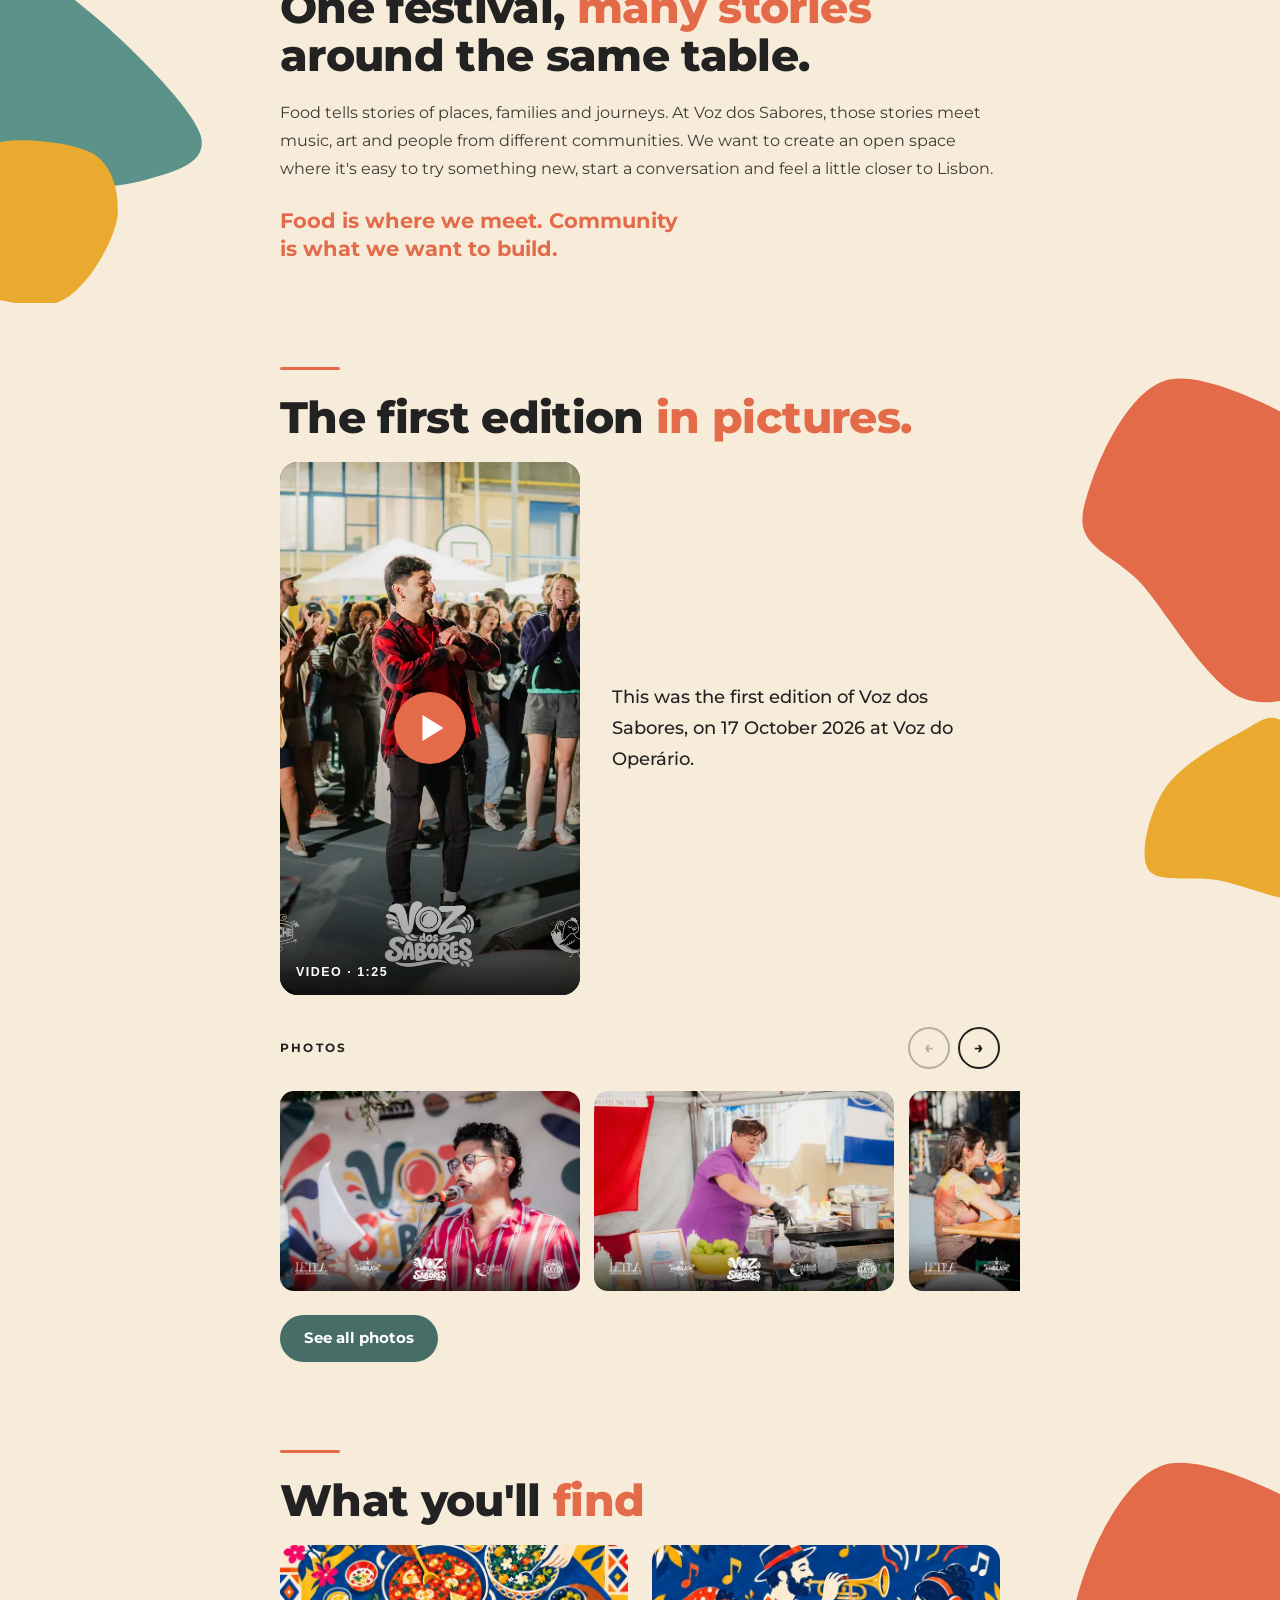
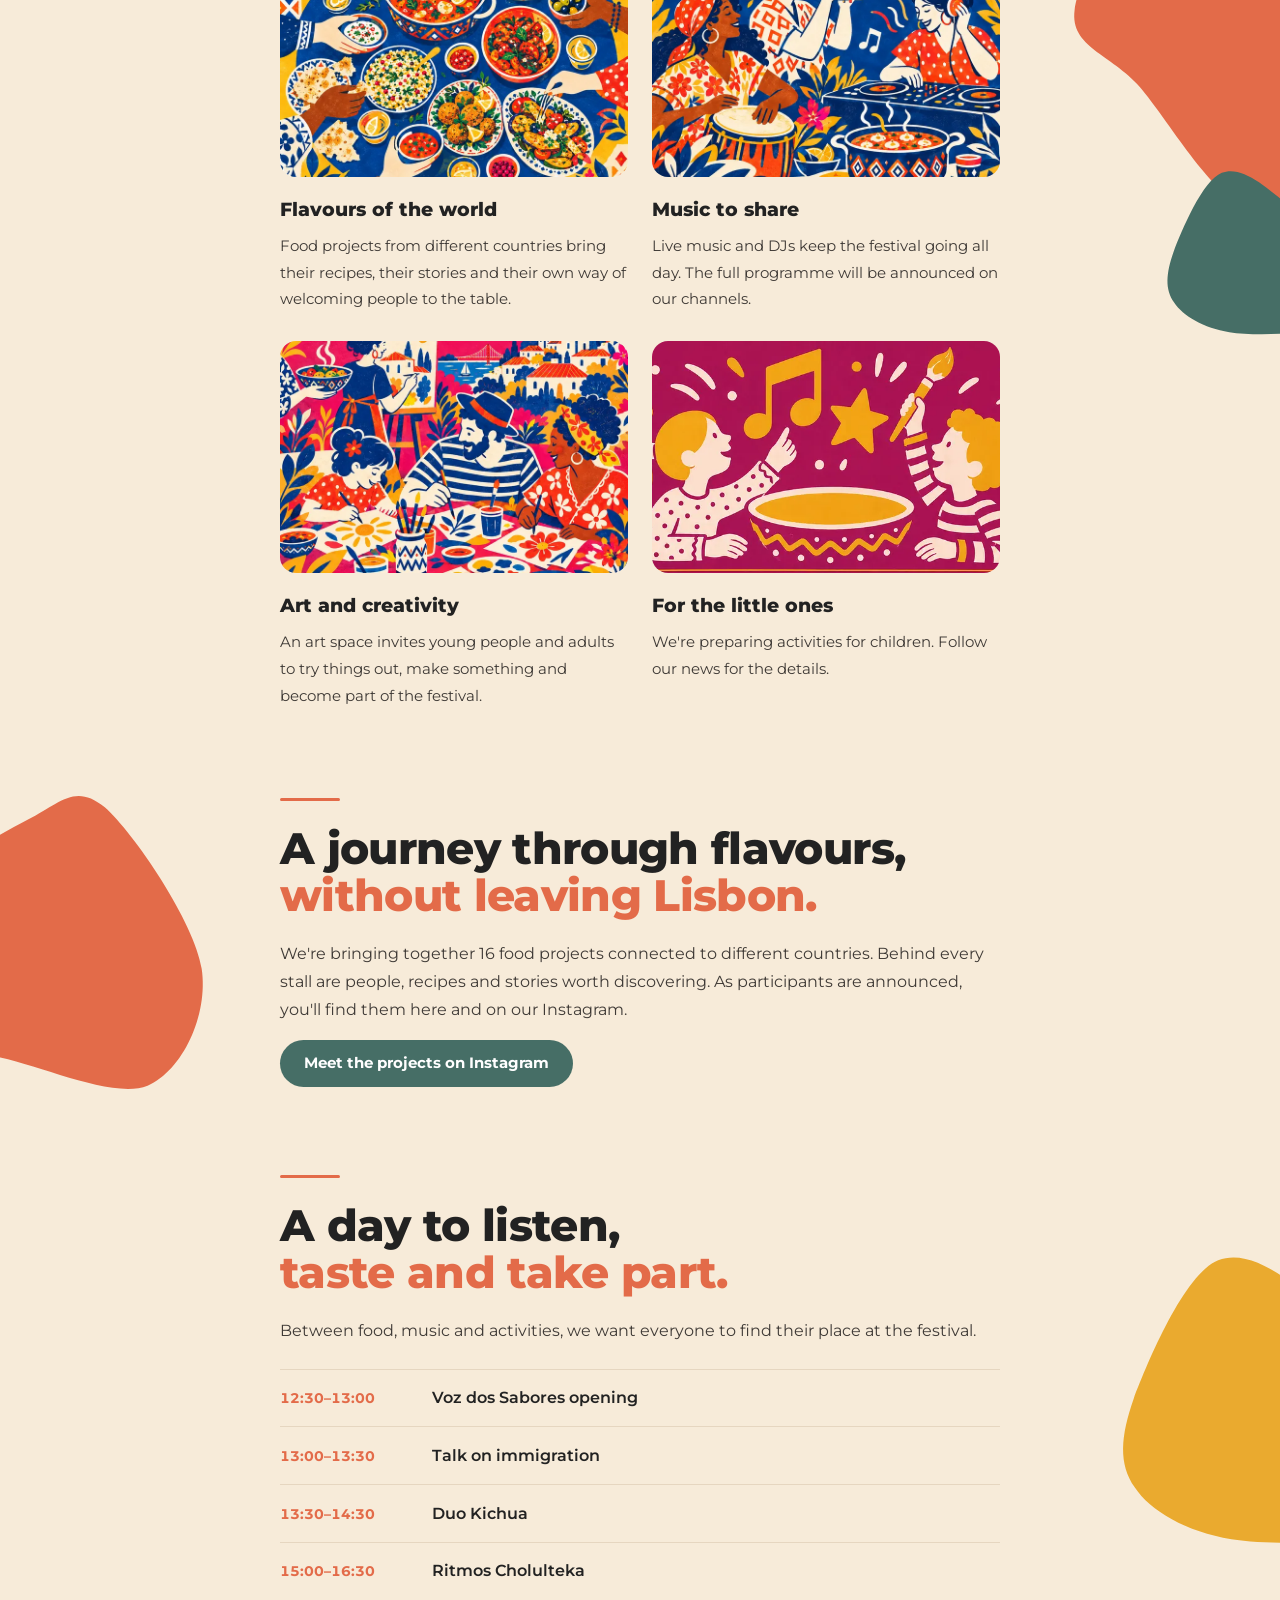
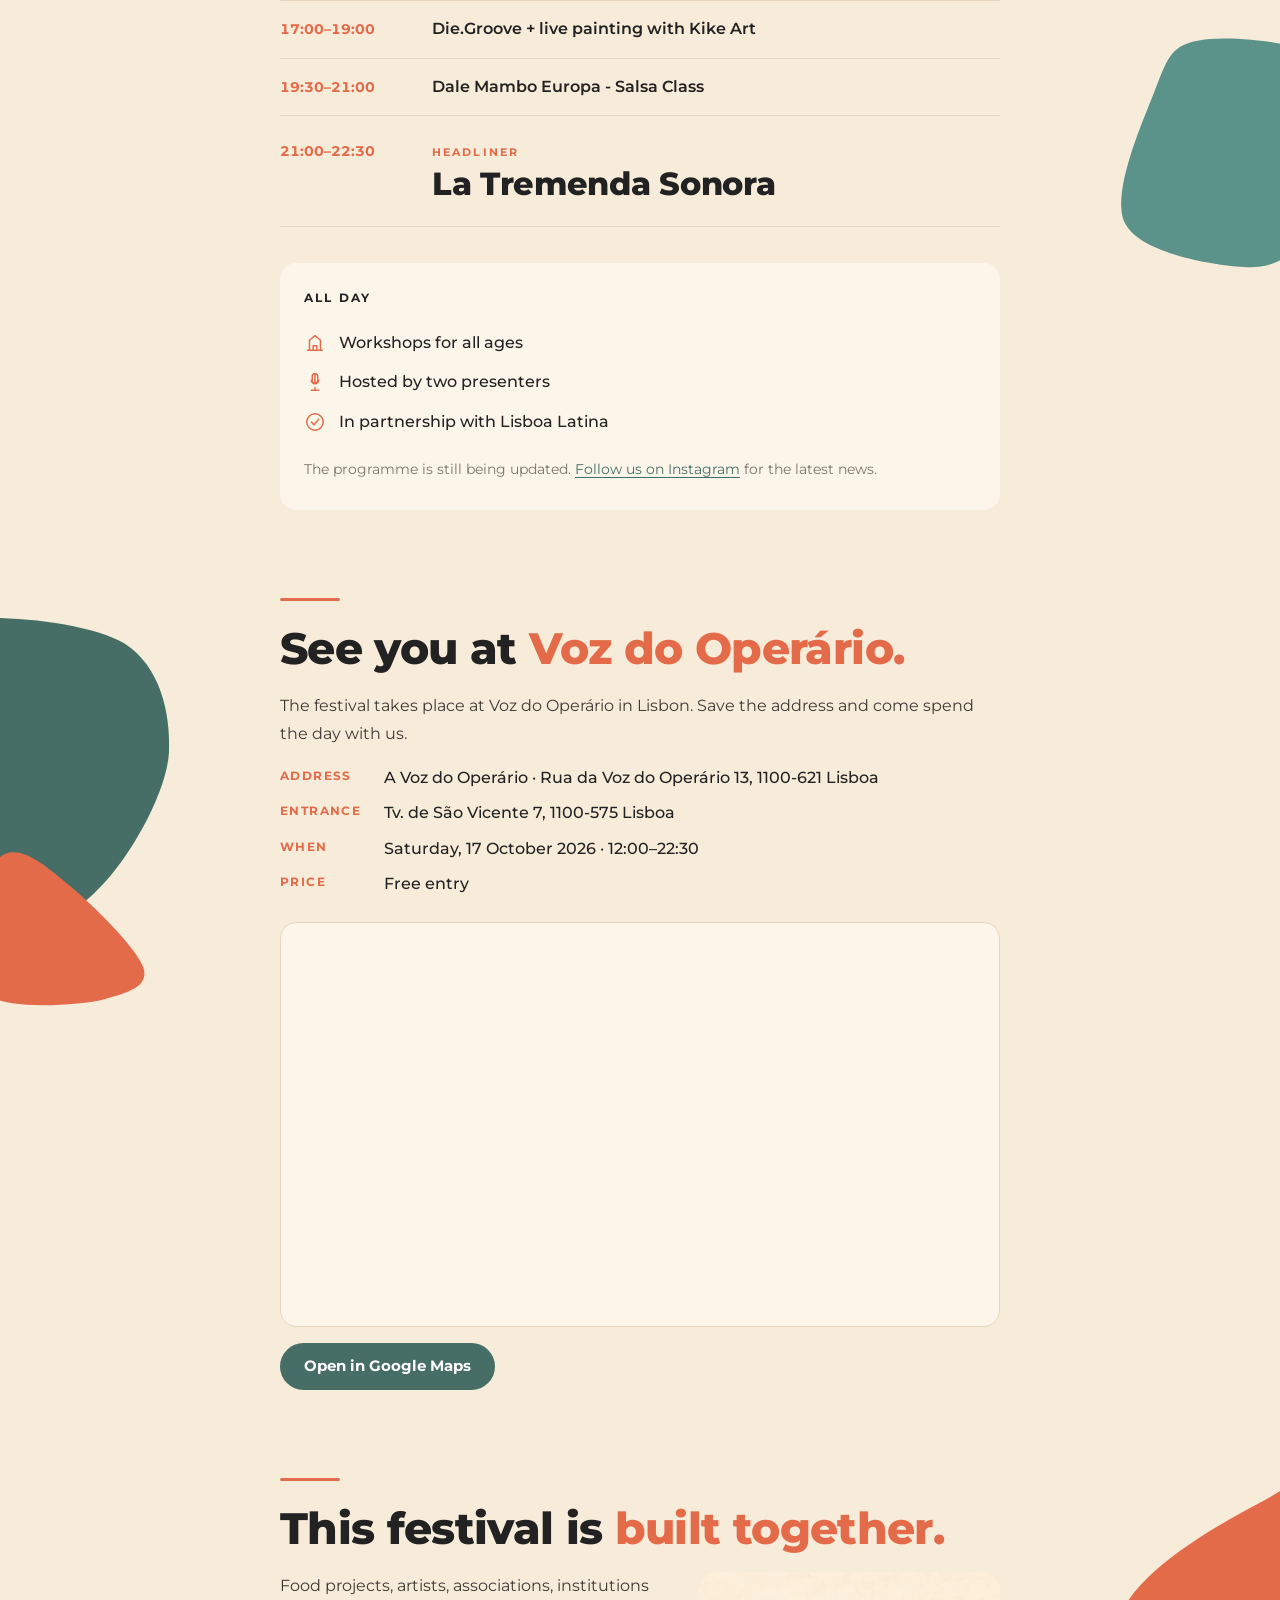
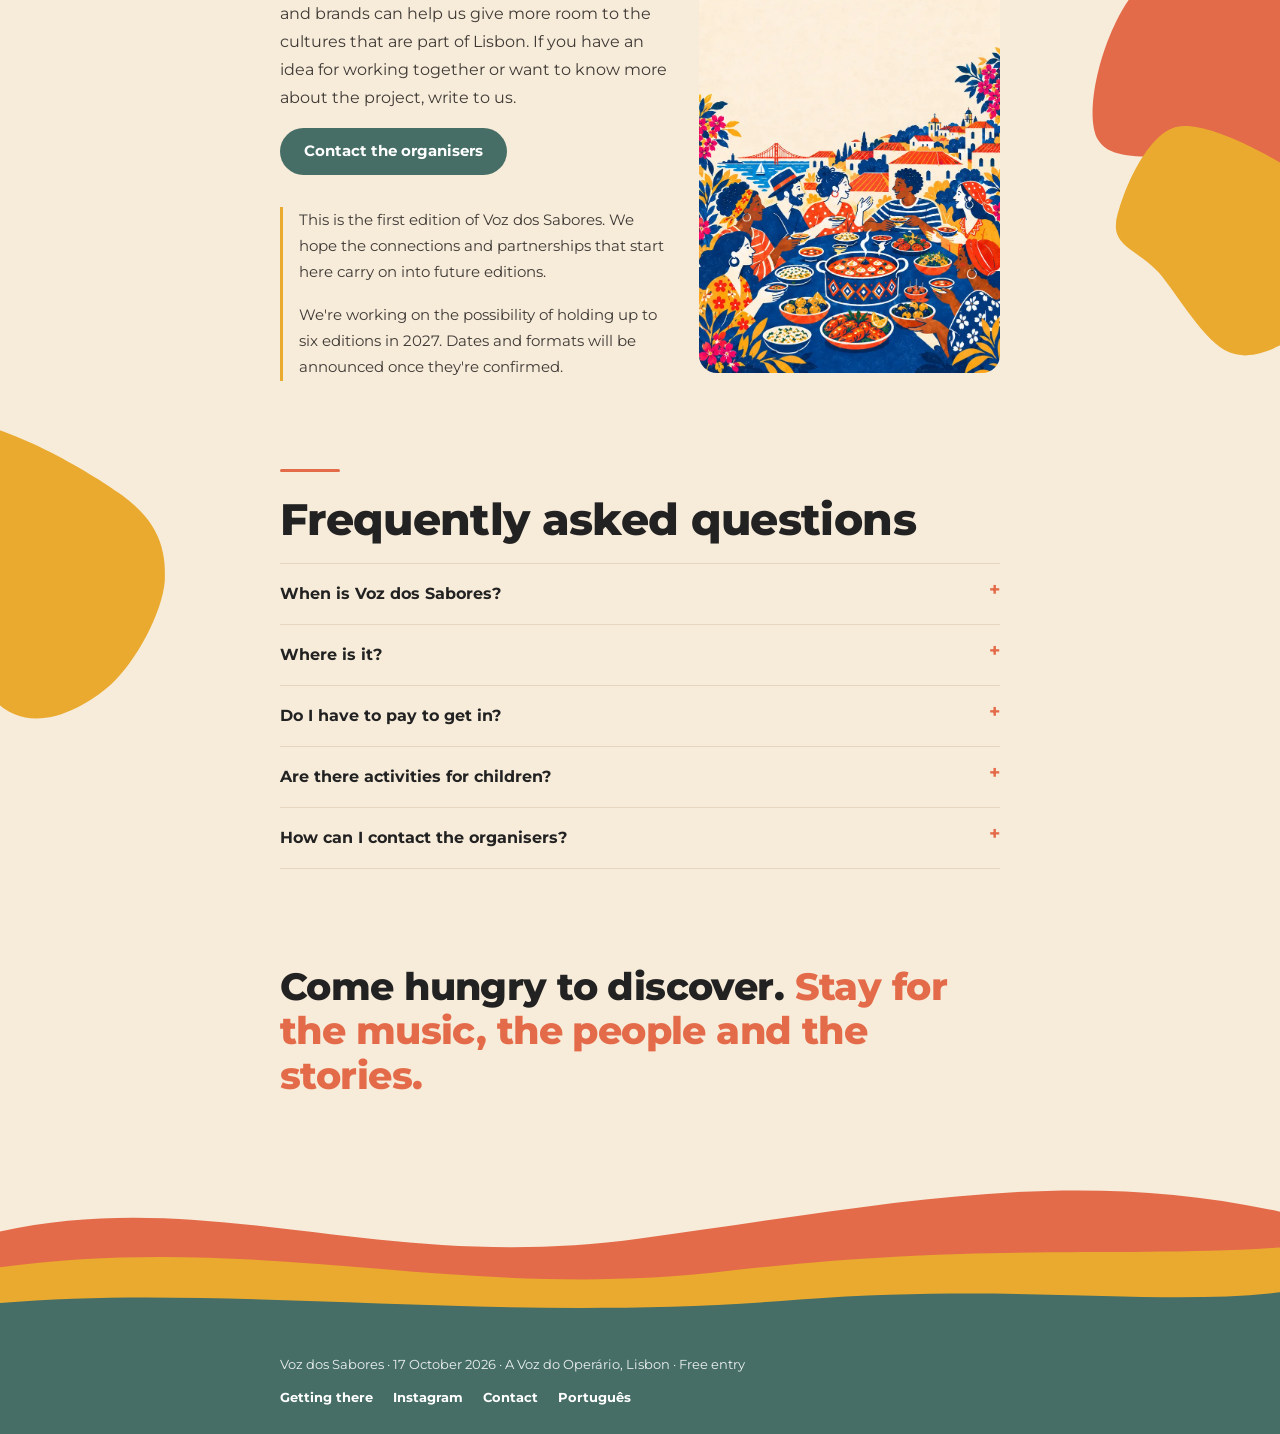
==== commit b9ab3d09: "Fotografias da primeira edição, galeria e vídeo do Vimeo Co-Authored-By: Claude Opus 5.5 <noreply@an" ====
--- a/en/index.html
+++ b/en/index.html
@@ -44,6 +44,7 @@
     <a class="brand" href="#top"><img src="../img/favicon.png" width="30" height="31" alt="">Voz dos Sabores</a>
     <ul>
       <li><a href="#festival">The festival</a></li>
+      <li><a href="#photos">Photos</a></li>
       <li><a href="#food">Food</a></li>
       <li><a href="#programme">Programme</a></li>
       <li><a href="#getting-there">Getting there</a></li>
@@ -98,6 +99,55 @@
     <h2>One festival, <span class="hl">many stories</span> around the same table.</h2>
     <p>Food tells stories of places, families and journeys. At Voz dos Sabores, those stories meet music, art and people from different communities. We want to create an open space where it's easy to try something new, start a conversation and feel a little closer to Lisbon.</p>
     <p class="motto">Food is where we meet. Community is what we want to build.</p>
+  </section>
+
+
+  <!-- 2b. PHOTOS AND VIDEO (the photo selection is generated by scripts/fotos.py) -->
+  <section class="wrap" id="photos">
+  <div class="deco" aria-hidden="true">
+    <span class="blob r c-coral" style="--s:24rem;--t:3rem;--max:220px;--k:0.8"><svg><use href="#s2"/></svg></span>
+    <span class="blob r c-mostarda desk" style="--s:15rem;--t:24rem;--max:160px;--k:1.1"><svg><use href="#s3"/></svg></span>
+  </div>
+    <hr class="rule">
+    <h2>The first edition <span class="hl">in pictures.</span></h2>
+    <div class="media-intro">
+      <div class="video" data-vimeo="1237953592" data-title="Voz dos Sabores · primeira edição">
+        <button type="button" class="video-play" aria-label="Watch the video of the first edition (1 min 25 s)" data-goatcounter-click="video-play">
+          <img src="../img/fotos/video-poster.webp" width="540" height="960" alt="" loading="lazy" decoding="async">
+          <span class="play-icon" aria-hidden="true"></span>
+          <span class="video-label">Video · 1:25</span>
+        </button>
+        <noscript><a href="https://vimeo.com/1237953592">Watch the video on Vimeo</a></noscript>
+      </div>
+      <p class="media-text">This was the first edition of Voz dos Sabores, on 17 October 2026 at Voz do Operário.</p>
+    </div>
+
+    <div class="gallery photos">
+      <div class="gallery-head">
+        <h3>Photos</h3>
+        <div class="gallery-nav">
+          <button type="button" data-dir="-1" aria-label="Previous">←</button>
+          <button type="button" data-dir="1" aria-label="Next">→</button>
+        </div>
+      </div>
+      <ul class="strip" tabindex="0" aria-label="Festival photos" data-gallery>
+        <!-- DESTAQUES:START -->
+        <li><a href="../img/fotos/full/MGP05029.webp" data-lightbox data-w="1800" data-h="1200"><img src="../img/fotos/thumb/MGP05029.webp" width="640" height="427" loading="lazy" decoding="async" alt="Host at the microphone in front of the festival banner"></a></li>
+        <li><a href="../img/fotos/full/MGP05055.webp" data-lightbox data-w="1800" data-h="1200"><img src="../img/fotos/thumb/MGP05055.webp" width="640" height="427" loading="lazy" decoding="async" alt="A cook preparing food at a stall"></a></li>
+        <li><a href="../img/fotos/full/MGP05107.webp" data-lightbox data-w="1800" data-h="1200"><img src="../img/fotos/thumb/MGP05107.webp" width="640" height="427" loading="lazy" decoding="async" alt="People eating and talking at a table"></a></li>
+        <li><a href="../img/fotos/full/MGP05166.webp" data-lightbox data-w="1800" data-h="1200"><img src="../img/fotos/thumb/MGP05166.webp" width="640" height="427" loading="lazy" decoding="async" alt="Two cooks at their stall"></a></li>
+        <li><a href="../img/fotos/full/MGP05189.webp" data-lightbox data-w="1800" data-h="1200"><img src="../img/fotos/thumb/MGP05189.webp" width="640" height="427" loading="lazy" decoding="async" alt="Pastries at a stall, with prices on chalkboards"></a></li>
+        <li><a href="../img/fotos/full/MGP05214.webp" data-lightbox data-w="1800" data-h="1200"><img src="../img/fotos/thumb/MGP05214.webp" width="640" height="427" loading="lazy" decoding="async" alt="A DJ performing"></a></li>
+        <li><a href="../img/fotos/full/MGP05237.webp" data-lightbox data-w="1800" data-h="1200"><img src="../img/fotos/thumb/MGP05237.webp" width="640" height="427" loading="lazy" decoding="async" alt="A musician playing the trumpet"></a></li>
+        <li><a href="../img/fotos/full/MGP05258.webp" data-lightbox data-w="1200" data-h="1800"><img src="../img/fotos/thumb/MGP05258.webp" width="427" height="640" loading="lazy" decoding="async" alt="Live painting of a bowl"></a></li>
+        <li><a href="../img/fotos/full/MGP05338.webp" data-lightbox data-w="1800" data-h="1200"><img src="../img/fotos/thumb/MGP05338.webp" width="640" height="427" loading="lazy" decoding="async" alt="Hand-painted wooden spoons"></a></li>
+        <li><a href="../img/fotos/full/MGP05377.webp" data-lightbox data-w="1800" data-h="1200"><img src="../img/fotos/thumb/MGP05377.webp" width="640" height="427" loading="lazy" decoding="async" alt="Visitors sitting at shared tables"></a></li>
+        <li><a href="../img/fotos/full/MGP05454.webp" data-lightbox data-w="1800" data-h="1200"><img src="../img/fotos/thumb/MGP05454.webp" width="640" height="427" loading="lazy" decoding="async" alt="A singer getting the crowd going"></a></li>
+        <li><a href="../img/fotos/full/MGP05496.webp" data-lightbox data-w="1800" data-h="1200"><img src="../img/fotos/thumb/MGP05496.webp" width="640" height="427" loading="lazy" decoding="async" alt="The crowd dancing at night"></a></li>
+        <!-- DESTAQUES:END -->
+      </ul>
+      <a class="btn" href="gallery/" data-goatcounter-click="ver-galeria">See all photos</a>
+    </div>
   </section>
 
   <!-- 3. WHAT YOU'LL FIND -->
@@ -145,31 +195,6 @@
     <!-- PROJECTS: approved details only. See the template in ../index.html. -->
 
     <a data-goatcounter-click="instagram-projetos" class="btn" href="https://www.instagram.com/vozdossabores/" target="_blank" rel="noopener">Meet the projects on Instagram</a>
-
-    <!-- INSTAGRAM GALLERY: images live in ../img/instagram/ -->
-    <div class="gallery">
-      <div class="gallery-head">
-        <h3>On our Instagram</h3>
-        <div class="gallery-nav">
-          <button type="button" data-dir="-1" aria-label="Previous">←</button>
-          <button type="button" data-dir="1" aria-label="Next">→</button>
-        </div>
-      </div>
-      <ul class="strip" tabindex="0" aria-label="Instagram posts">
-        <li><a data-goatcounter-click="instagram-galeria" href="https://www.instagram.com/vozdossabores/" target="_blank" rel="noopener"><img src="../img/instagram/a-musica-tambem-se-prova.webp" width="480" height="720" loading="lazy" alt="Instagram poster: «A música também se prova.»"></a></li>
-        <li><a data-goatcounter-click="instagram-galeria" href="https://www.instagram.com/vozdossabores/" target="_blank" rel="noopener"><img src="../img/instagram/ha-sabores-que-sabem-a-casa.webp" width="480" height="720" loading="lazy" alt="Instagram poster: «Há sabores que sabem a casa.»"></a></li>
-        <li><a data-goatcounter-click="instagram-galeria" href="https://www.instagram.com/vozdossabores/" target="_blank" rel="noopener"><img src="../img/instagram/o-mundo-cabe-em-lisboa.webp" width="480" height="720" loading="lazy" alt="Instagram poster: «O mundo cabe em Lisboa.»"></a></li>
-        <li><a data-goatcounter-click="instagram-galeria" href="https://www.instagram.com/vozdossabores/" target="_blank" rel="noopener"><img src="../img/instagram/a-diferenca-senta-se-a-mesa.webp" width="480" height="720" loading="lazy" alt="Instagram poster: «Aqui, a diferença senta-se à mesa.»"></a></li>
-        <li><a data-goatcounter-click="instagram-galeria" href="https://www.instagram.com/vozdossabores/" target="_blank" rel="noopener"><img src="../img/instagram/lisboa-fala-muitas-linguas.webp" width="480" height="720" loading="lazy" alt="Instagram poster: «Lisboa fala muitas línguas.»"></a></li>
-        <li><a data-goatcounter-click="instagram-galeria" href="https://www.instagram.com/vozdossabores/" target="_blank" rel="noopener"><img src="../img/instagram/entra-com-fome.webp" width="480" height="720" loading="lazy" alt="Instagram poster: «Entra com fome. Sai com histórias.»"></a></li>
-        <li><a data-goatcounter-click="instagram-galeria" href="https://www.instagram.com/vozdossabores/" target="_blank" rel="noopener"><img src="../img/instagram/um-prato-pode-levar-te-longe.webp" width="480" height="720" loading="lazy" alt="Instagram poster: «Um prato pode levar-te longe.»"></a></li>
-        <li><a data-goatcounter-click="instagram-galeria" href="https://www.instagram.com/vozdossabores/" target="_blank" rel="noopener"><img src="../img/instagram/os-sabores-tem-rosto.webp" width="480" height="720" loading="lazy" alt="Instagram poster: «Os sabores têm rosto.»"></a></li>
-        <li><a data-goatcounter-click="instagram-galeria" href="https://www.instagram.com/vozdossabores/" target="_blank" rel="noopener"><img src="../img/instagram/o-primeiro-ingrediente.webp" width="480" height="720" loading="lazy" alt="Instagram poster: «O primeiro ingrediente é a curiosidade.»"></a></li>
-        <li><a data-goatcounter-click="instagram-galeria" href="https://www.instagram.com/vozdossabores/" target="_blank" rel="noopener"><img src="../img/instagram/lisboa-tem-mesa-marcada.webp" width="480" height="720" loading="lazy" alt="Instagram poster: «Lisboa tem mesa marcada.»"></a></li>
-        <li><a data-goatcounter-click="instagram-galeria" href="https://www.instagram.com/vozdossabores/" target="_blank" rel="noopener"><img src="../img/instagram/vem-pelo-sabor.webp" width="480" height="720" loading="lazy" alt="Instagram poster: «Vem pelo sabor. Fica pelas pessoas.»"></a></li>
-        <li><a data-goatcounter-click="instagram-galeria" href="https://www.instagram.com/vozdossabores/" target="_blank" rel="noopener"><img src="../img/instagram/outubro-esta-a-chegar.webp" width="480" height="720" loading="lazy" alt="Instagram poster: «Outubro está a chegar.»"></a></li>
-      </ul>
-    </div>
   </section>
 
   <!-- 5. PROGRAMA
--- a/style.css
+++ b/style.css
@@ -295,3 +295,92 @@
 /* Entrada suave das ilustrações */
 .js .reveal { opacity: 0; transform: translateY(16px); transition: opacity .6s ease, transform .6s cubic-bezier(.2,.7,.2,1); }
 .js .reveal.in-view { opacity: 1; transform: none; }
+
+/* =========================================================
+   FOTOGRAFIAS E VÍDEO
+   ========================================================= */
+.media-intro { display: grid; gap: 1.5rem; align-items: center; margin-bottom: 2rem; }
+@media (min-width: 640px) { .media-intro { grid-template-columns: minmax(0, 300px) 1fr; gap: 2rem; } }
+.media-text { font-size: 1.1rem; color: var(--tinta); font-weight: 500; margin: 0; }
+
+/* Vídeo do Vimeo: só carrega o leitor quando a pessoa carrega no play */
+.video {
+  position: relative; width: 100%; max-width: 300px; aspect-ratio: 9 / 16;
+  border-radius: 18px; overflow: hidden; background: var(--tinta);
+}
+.video-play {
+  display: block; width: 100%; height: 100%; padding: 0; border: 0;
+  background: none; cursor: pointer; position: relative;
+}
+.video-play img { width: 100%; height: 100%; object-fit: cover; transition: transform .4s ease; }
+.video-play:hover img, .video-play:focus-visible img { transform: scale(1.03); }
+.video-play::after { content: ""; position: absolute; inset: 0; background: linear-gradient(to top, rgb(0 0 0 / .45), transparent 45%); }
+.play-icon {
+  position: absolute; top: 50%; left: 50%; z-index: 1;
+  width: 72px; height: 72px; margin: -36px 0 0 -36px; border-radius: 50%;
+  background: var(--coral); box-shadow: 0 6px 24px rgb(0 0 0 / .3);
+  transition: transform .2s ease;
+}
+.play-icon::before {
+  content: ""; position: absolute; top: 50%; left: 54%; transform: translate(-50%, -50%);
+  border-style: solid; border-width: 13px 0 13px 21px; border-color: transparent transparent transparent #fff;
+}
+.video-play:hover .play-icon, .video-play:focus-visible .play-icon { transform: scale(1.08); }
+.video-label {
+  position: absolute; left: 1rem; bottom: 1rem; z-index: 1;
+  color: #fff; font-size: .78rem; font-weight: 700; letter-spacing: .12em; text-transform: uppercase;
+}
+.video iframe { position: absolute; inset: 0; width: 100%; height: 100%; border: 0; }
+.video noscript a { position: absolute; inset: auto 1rem 1rem; color: #fff; }
+
+/* Faixa de fotografias na página inicial */
+.photos { margin-top: 0; }
+.photos .strip { grid-auto-columns: min(78%, 300px); }
+.photos .strip img { aspect-ratio: 3 / 2; }
+.photos > .btn { margin-top: .5rem; }
+
+/* Página da galeria */
+.wrap.wide { max-width: 1200px; }
+.gallery-page h1 { font-size: clamp(2.2rem, 8vw, 3.6rem); font-weight: 800; line-height: 1.05; letter-spacing: -.02em; margin: 0 0 1.25rem; }
+.gallery-page .lead { max-width: 40rem; }
+.back { margin: 0 0 2rem; font-weight: 600; font-size: .9rem; }
+.back a { text-decoration: none; }
+.photo-grid {
+  list-style: none; margin: 2rem 0 0; padding: 0;
+  display: grid; grid-template-columns: repeat(2, 1fr); gap: .5rem;
+}
+@media (min-width: 640px)  { .photo-grid { grid-template-columns: repeat(3, 1fr); gap: .75rem; } }
+@media (min-width: 1000px) { .photo-grid { grid-template-columns: repeat(4, 1fr); } }
+.photo-grid a { display: block; border-radius: 10px; overflow: hidden; background: var(--creme-claro); }
+.photo-grid img { width: 100%; aspect-ratio: 3 / 2; object-fit: cover; transition: transform .35s ease; }
+.photo-grid a:hover img, .photo-grid a:focus-visible img { transform: scale(1.04); }
+
+/* Visualizador de fotografias (lightbox) */
+.lb {
+  width: 100vw; height: 100vh; height: 100dvh; max-width: none; max-height: none;
+  margin: 0; padding: 0; border: 0; background: rgb(18 18 18 / .96); color: #fff;
+  overscroll-behavior: contain;
+}
+.lb::backdrop { background: rgb(18 18 18 / .96); }
+.lb[open] { display: grid; place-items: center; }
+.lb img {
+  max-width: min(94vw, 1800px); max-height: calc(100dvh - 7rem);
+  width: auto; height: auto; object-fit: contain; border-radius: 6px;
+  user-select: none; -webkit-user-drag: none;
+}
+.lb-caption {
+  position: absolute; left: 0; right: 0; bottom: 1rem; margin: 0; padding: 0 4.5rem;
+  text-align: center; font-size: .85rem; color: rgb(255 255 255 / .8);
+}
+.lb button {
+  position: absolute; width: 48px; height: 48px; border-radius: 50%; border: 0;
+  background: rgb(255 255 255 / .12); color: #fff; font: 700 1.3rem/1 var(--f-texto); cursor: pointer;
+}
+.lb button:hover, .lb button:focus-visible { background: var(--coral); }
+.lb-close { top: 1rem; right: 1rem; }
+.lb-prev { left: 1rem; top: 50%; margin-top: -24px; }
+.lb-next { right: 1rem; top: 50%; margin-top: -24px; }
+@media (max-width: 640px) {
+  .lb-prev, .lb-next { top: auto; bottom: .6rem; margin-top: 0; }
+  .lb-caption { bottom: 1.4rem; }
+}
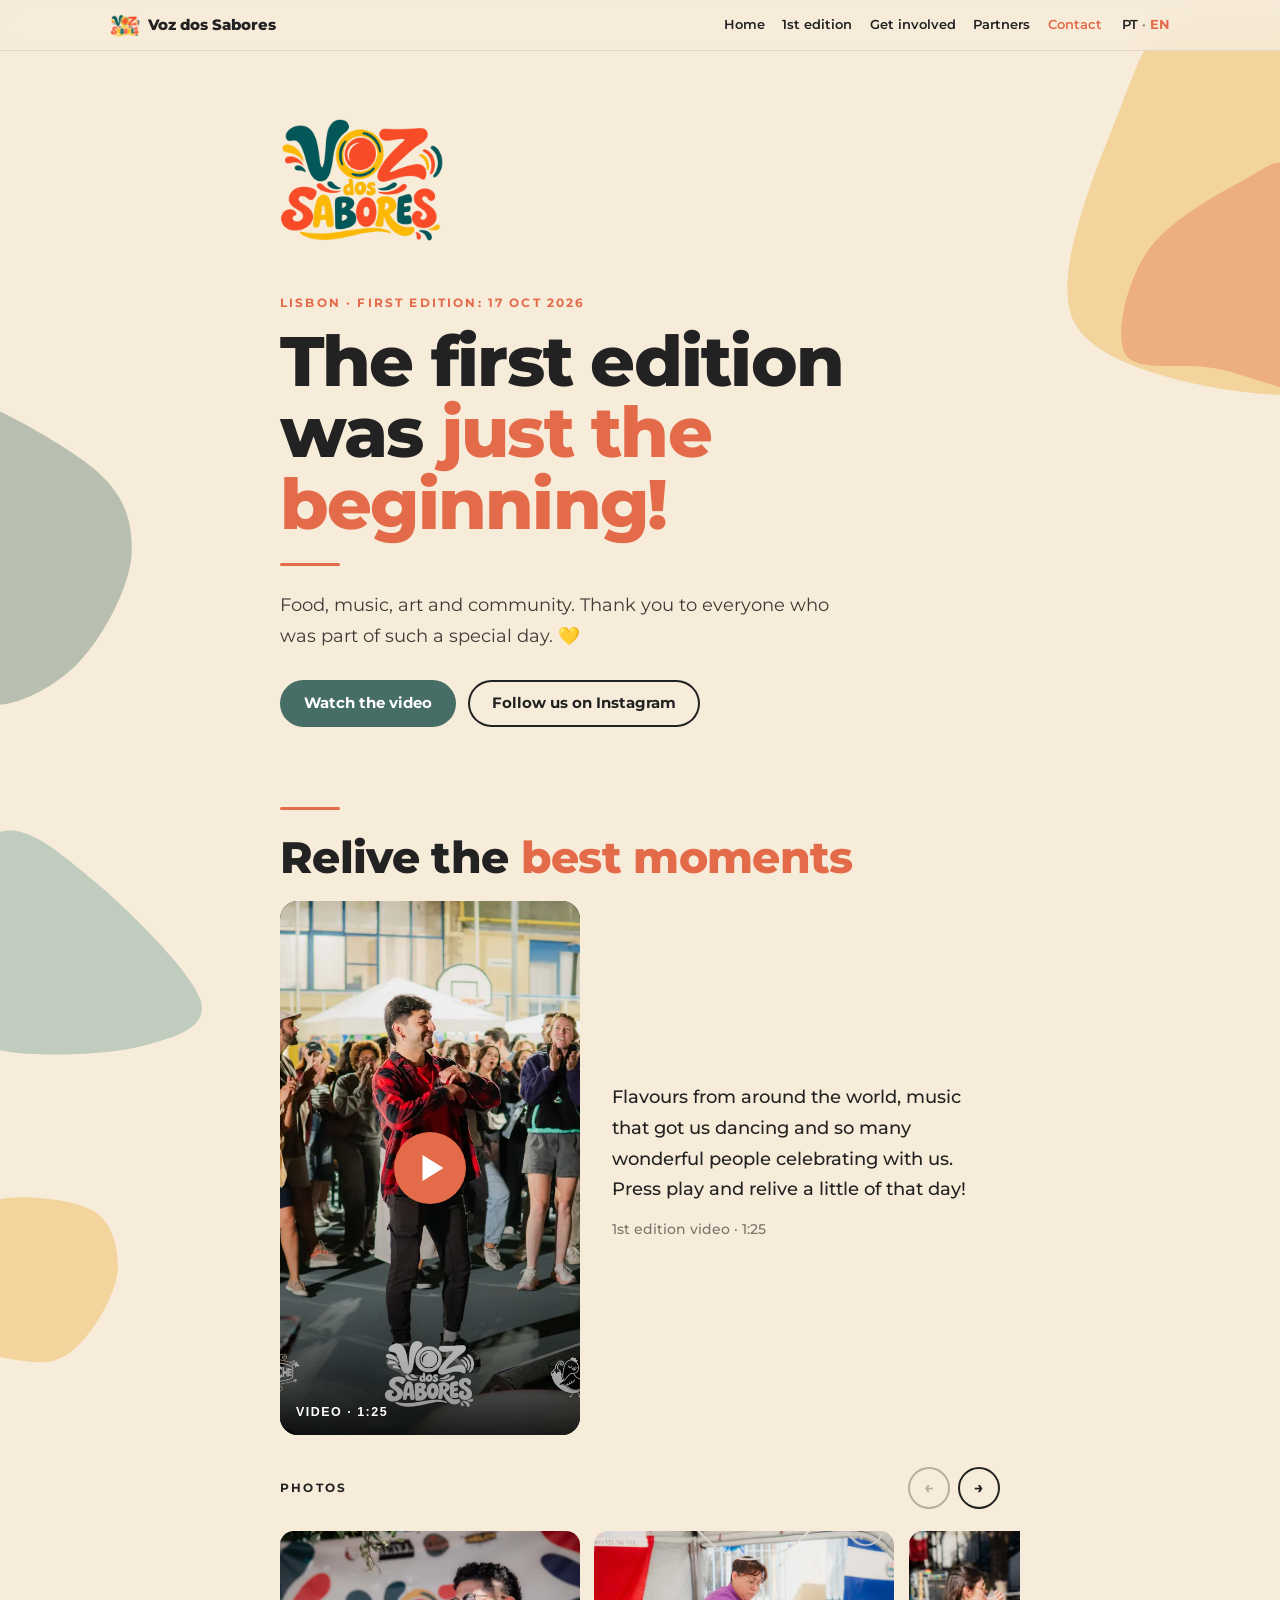
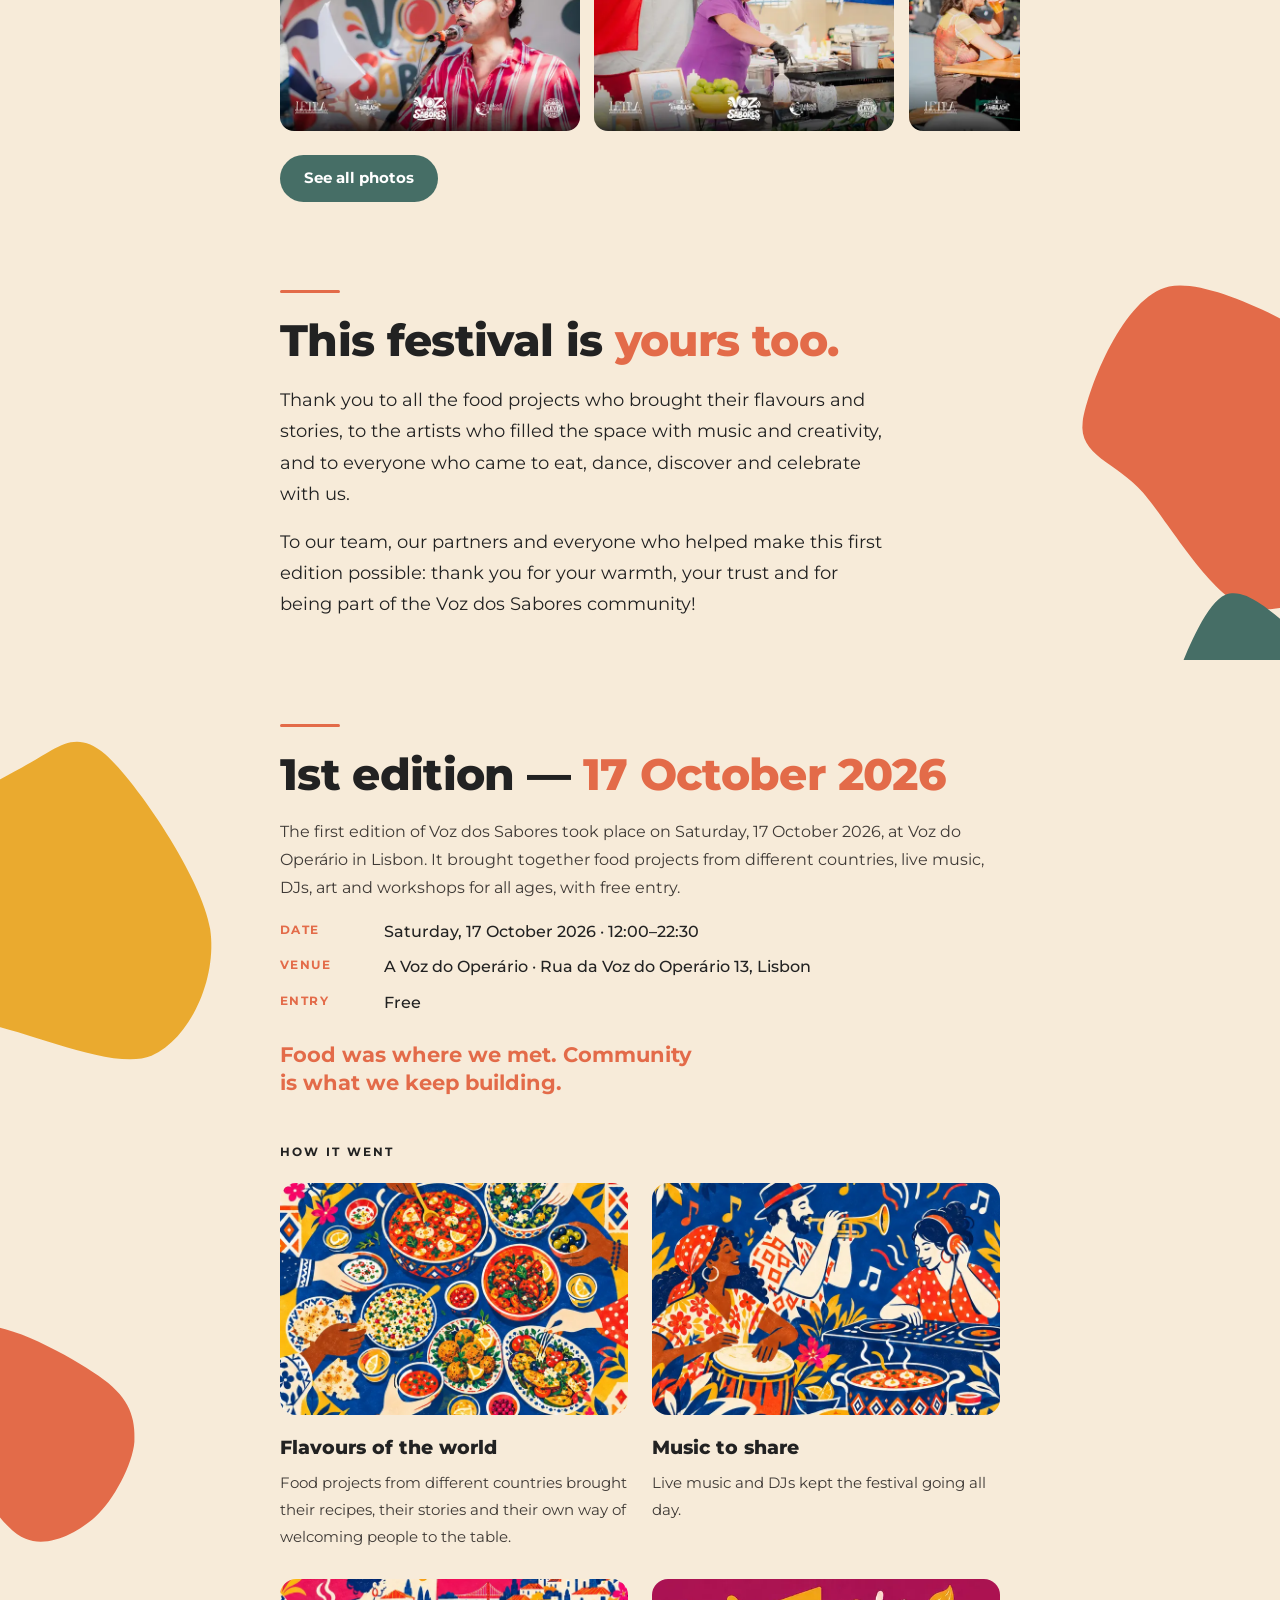
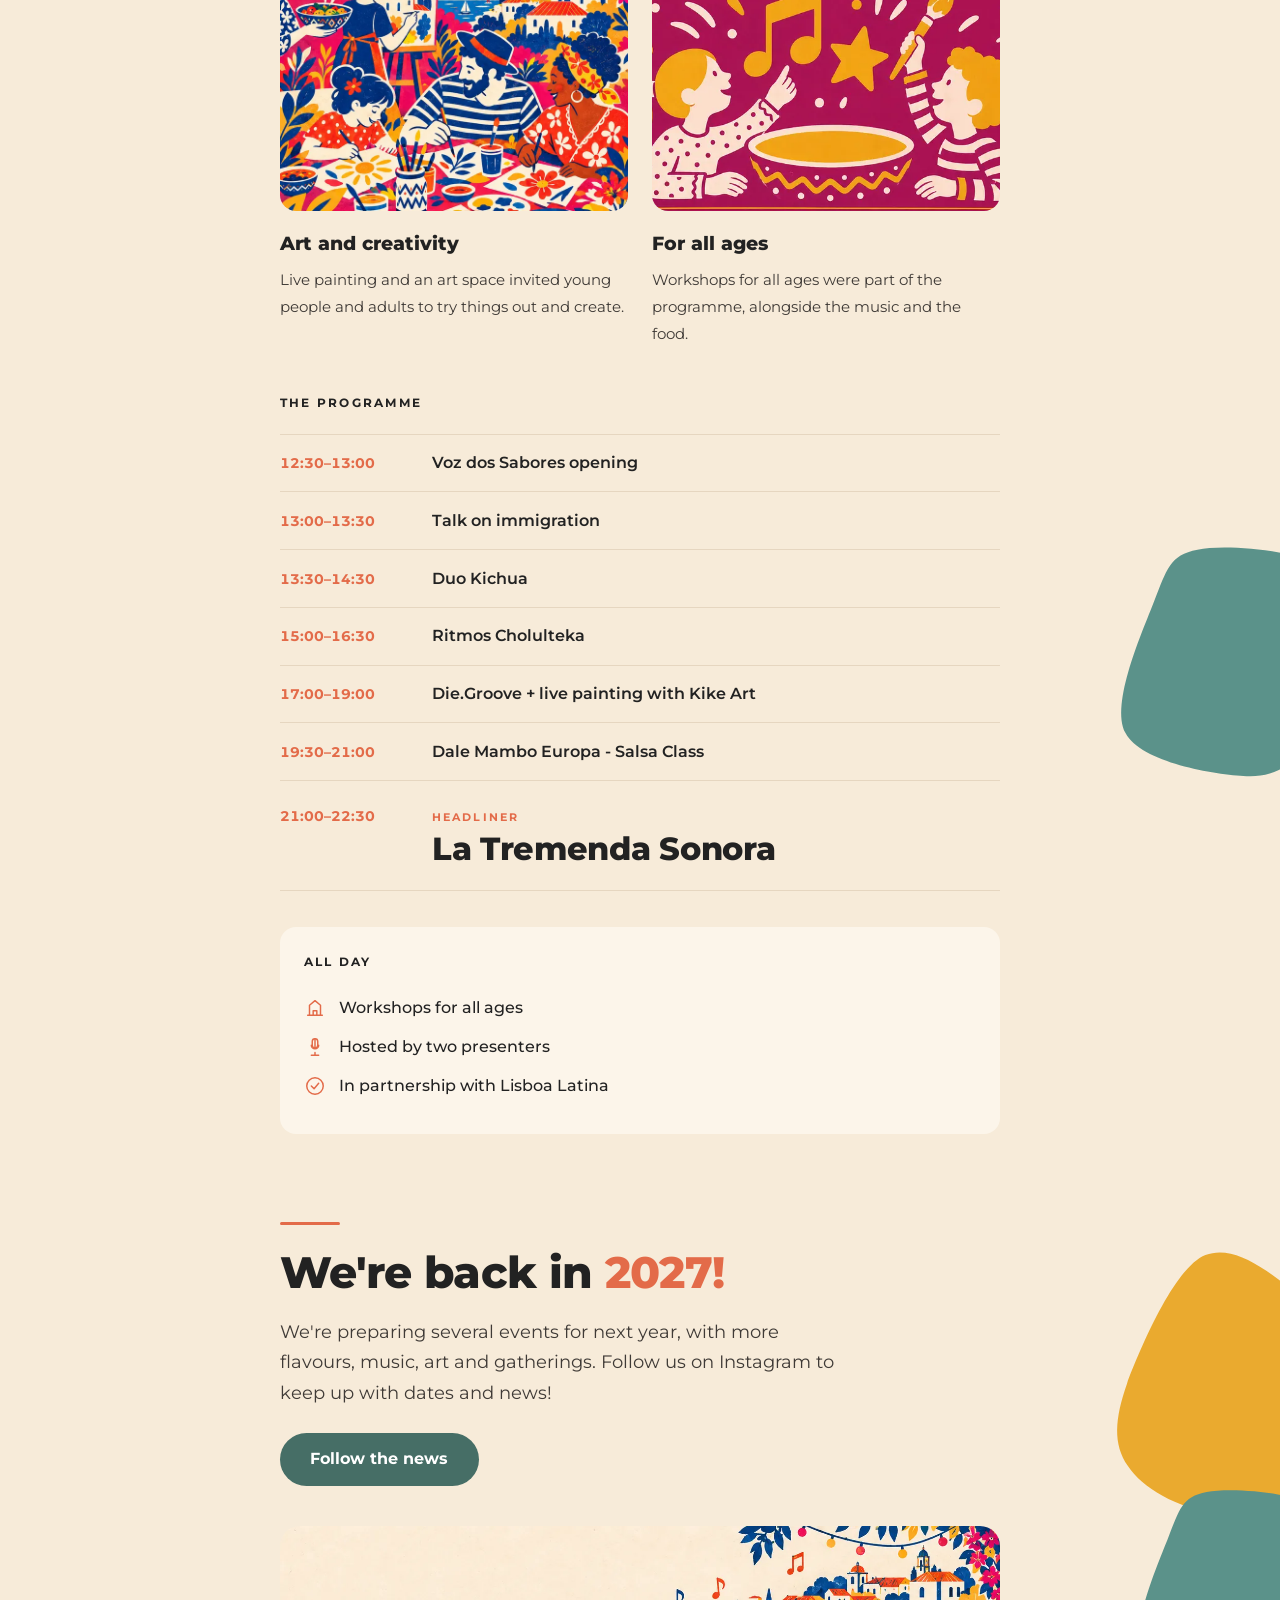
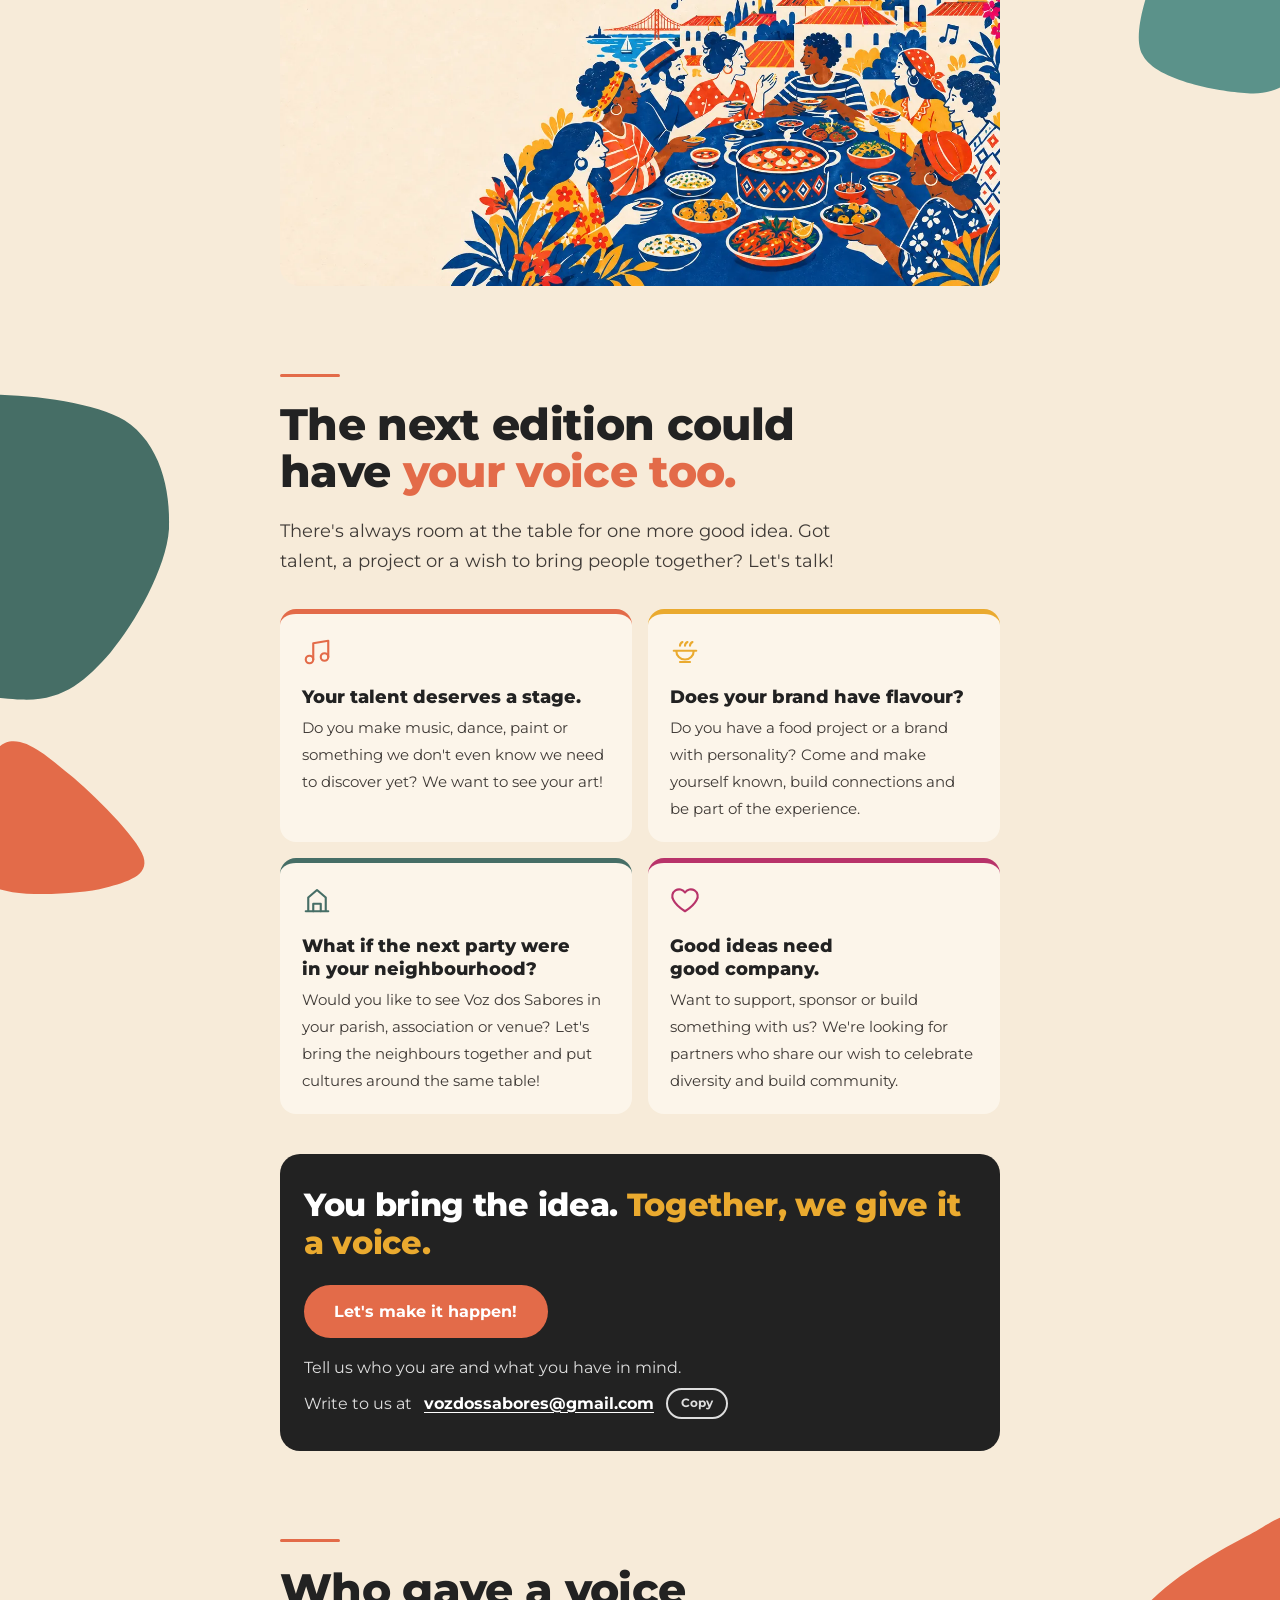
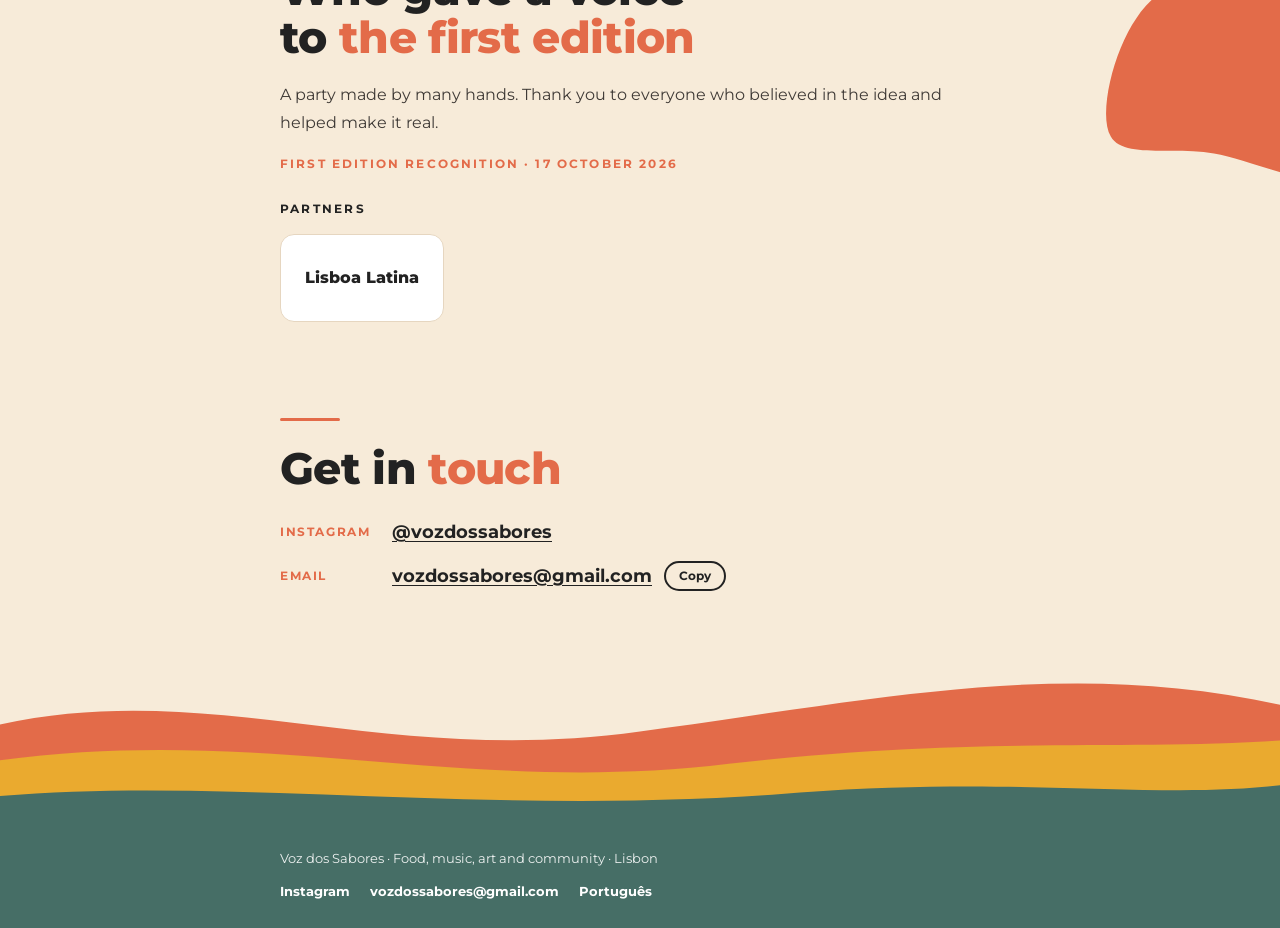
==== commit 7fa3235c: "Web pós-evento: obrigado, 1.ª edição, 2027, Faz parte e parceiros - portada: 'A primeira edição foi " ====
--- a/en/index.html
+++ b/en/index.html
@@ -3,16 +3,19 @@
 <head>
   <meta charset="utf-8">
   <meta name="viewport" content="width=device-width, initial-scale=1">
-  <title>Voz dos Sabores | Food, music and world cultures festival in Lisbon</title>
-  <meta name="description" content="On 17 October 2026, join Voz dos Sabores at Voz do Operário in Lisbon. Food from different countries, music, art and activities for families. Free entry, 12:00 to 22:30.">
+  <title>Voz dos Sabores | Food, Music, Art and Community</title>
+  <meta name="description" content="Relive the first edition of Voz dos Sabores and follow our news for 2027. Food, music, art and a community that keeps growing.">
+  <link rel="canonical" href="https://vozdossabores.pt/en/">
   <meta property="og:type" content="website">
-  <meta property="og:title" content="Voz dos Sabores | Food, music and world cultures festival in Lisbon">
-  <meta property="og:description" content="Voz dos Sabores: food, music and world cultures around one table in Lisbon. 17 October 2026. Free entry.">
-  <meta property="og:image" content="../img/ilustracoes/mesa-lisboa.webp">
+  <meta property="og:url" content="https://vozdossabores.pt/en/">
+  <meta property="og:title" content="Voz dos Sabores | Food, Music, Art and Community">
+  <meta property="og:description" content="Relive the first edition of Voz dos Sabores and follow our news for 2027. Food, music, art and a community that keeps growing.">
+  <meta property="og:image" content="https://vozdossabores.pt/img/fotos/full/MGP05496.webp">
   <meta property="og:locale" content="en_GB">
   <meta property="og:locale:alternate" content="pt_PT">
-  <link rel="alternate" hreflang="pt-PT" href="../">
-  <link rel="alternate" hreflang="en" href="./">
+  <meta name="twitter:card" content="summary_large_image">
+  <link rel="alternate" hreflang="pt-PT" href="https://vozdossabores.pt/">
+  <link rel="alternate" hreflang="en" href="https://vozdossabores.pt/en/">
   <link rel="icon" href="../img/favicon.png">
   <link rel="preconnect" href="https://fonts.googleapis.com">
   <link rel="preconnect" href="https://fonts.gstatic.com" crossorigin>
@@ -20,16 +23,16 @@
   <link rel="stylesheet" href="../style.css">
   <script>document.documentElement.classList.add('js')</script>
   <script src="../main.js" defer></script>
-  <!-- Estatísticas de visitas (GoatCounter: sem cookies, sem aviso de cookies) -->
+  <!-- GoatCounter: estatísticas sem cookies -->
   <script data-goatcounter="https://vozdossabores.goatcounter.com/count" async src="//gc.zgo.at/count.js"></script>
 </head>
 <body>
 
 <!-- =========================================================
      ENGLISH VERSION. The Portuguese version is ../index.html.
-     Keep both files in step when times or details change.
-     The <div class="deco"> blocks are decoration only (shapes from the
-     presentations); they contain no text.
+     Keep both files in step. The <div class="deco"> blocks are decoration only.
+     The list between DESTAQUES:START and DESTAQUES:END is generated by
+     scripts/fotos.py: do not edit it by hand.
      ========================================================= -->
 
 <svg class="sr-only" aria-hidden="true" focusable="false"><defs>
@@ -43,12 +46,11 @@
   <div class="wrap">
     <a class="brand" href="#top"><img src="../img/favicon.png" width="30" height="31" alt="">Voz dos Sabores</a>
     <ul>
-      <li><a href="#festival">The festival</a></li>
-      <li><a href="#photos">Photos</a></li>
-      <li><a href="#food">Food</a></li>
-      <li><a href="#programme">Programme</a></li>
-      <li><a href="#getting-there">Getting there</a></li>
-      <li><a href="#take-part">Take part</a></li>
+      <li><a href="#top">Home</a></li>
+      <li><a href="#first-edition">1st edition</a></li>
+      <li><a href="#get-involved">Get involved</a></li>
+      <li><a href="#partners">Partners</a></li>
+      <li><a href="#contact">Contact</a></li>
     </ul>
     <p class="lang"><a data-goatcounter-click="idioma-pt" href="../" hreflang="pt-PT" lang="pt-PT">PT</a> · <strong>EN</strong></p>
   </div>
@@ -56,7 +58,7 @@
 
 <main id="top">
 
-  <!-- 1. HERO -->
+  <!-- 1. PORTADA -->
   <header class="hero wrap">
   <div class="deco" aria-hidden="true">
     <span class="blob r c-mostarda" style="--s:30rem;--t:-1rem;--max:300px;--k:0.6"><svg><use href="#s1"/></svg></span>
@@ -64,62 +66,37 @@
     <span class="blob l c-petroleo desk" style="--s:24rem;--t:24rem;--max:170px;--k:0.8"><svg><use href="#s2"/></svg></span>
   </div>
     <img class="logo" src="../img/logo.png" width="462" height="480" alt="Voz dos Sabores">
-    <p class="label">17 Oct 2026 · Lisbon</p>
-    <h1>There's room at the table for <span class="hl">many cultures.</span></h1>
-    <hr class="rule">
-
-    <p class="lead">A day to discover flavours from different countries, listen to music, make things, dance and meet the people who make up Lisbon. Voz dos Sabores brings together food projects, artists and communities in a free-entry festival.</p>
-
-    <ul class="infostrip">
-      <li>Saturday, 17 October</li>
-      <li>12:00–22:30</li>
-      <li>A Voz do Operário, Lisbon</li>
-      <li>Entrance on Tv. de São Vicente 7</li>
-      <li><strong>Free entry</strong></li>
-    </ul>
-
+    <p class="label">Lisbon · First edition: 17 Oct 2026</p>
+    <h1>The first edition was <span class="hl">just the beginning!</span></h1>
+    <hr class="rule">
+    <p class="lead">Food, music, art and community. Thank you to everyone who was part of such a special day. 💛</p>
     <div class="actions">
-      <a data-goatcounter-click="botao-descobrir" class="btn" href="#whats-on">Discover the festival</a>
-      <a data-goatcounter-click="botao-como-chegar" class="btn btn-ghost" href="#getting-there">Getting there</a>
+      <a class="btn" href="#video" data-goatcounter-click="botao-video">Watch the video</a>
+      <a class="btn btn-ghost" href="https://www.instagram.com/vozdossabores/" target="_blank" rel="noopener" data-goatcounter-click="instagram-portada">Follow us on Instagram</a>
     </div>
   </header>
 
-  <div class="hero-art reveal">
-    <img src="../img/ilustracoes/mesa-lisboa.webp" width="1400" height="700"
-         alt="Illustration: people from many cultures around a table full of dishes, with Lisbon's rooftops and the river behind.">
-  </div>
-
-  <!-- 2. THE FESTIVAL -->
-  <section class="wrap" id="festival">
-  <div class="deco" aria-hidden="true">
-    <span class="blob l c-azulado" style="--s:22rem;--t:1rem;--max:210px;--k:0.8"><svg><use href="#s4"/></svg></span>
-    <span class="blob l c-mostarda desk" style="--s:13rem;--t:13rem;--max:140px;--k:1.1"><svg><use href="#s1"/></svg></span>
-  </div>
-    <hr class="rule">
-    <h2>One festival, <span class="hl">many stories</span> around the same table.</h2>
-    <p>Food tells stories of places, families and journeys. At Voz dos Sabores, those stories meet music, art and people from different communities. We want to create an open space where it's easy to try something new, start a conversation and feel a little closer to Lisbon.</p>
-    <p class="motto">Food is where we meet. Community is what we want to build.</p>
-  </section>
-
-
-  <!-- 2b. PHOTOS AND VIDEO (the photo selection is generated by scripts/fotos.py) -->
-  <section class="wrap" id="photos">
-  <div class="deco" aria-hidden="true">
-    <span class="blob r c-coral" style="--s:24rem;--t:3rem;--max:220px;--k:0.8"><svg><use href="#s2"/></svg></span>
-    <span class="blob r c-mostarda desk" style="--s:15rem;--t:24rem;--max:160px;--k:1.1"><svg><use href="#s3"/></svg></span>
-  </div>
-    <hr class="rule">
-    <h2>The first edition <span class="hl">in pictures.</span></h2>
+  <!-- 2. VÍDEO RESUMO + FOTOGRAFIAS -->
+  <section class="wrap" id="video">
+  <div class="deco" aria-hidden="true">
+    <span class="blob l c-azulado" style="--s:22rem;--t:2rem;--max:210px;--k:0.8"><svg><use href="#s4"/></svg></span>
+    <span class="blob l c-mostarda desk" style="--s:13rem;--t:26rem;--max:140px;--k:1.1"><svg><use href="#s1"/></svg></span>
+  </div>
+    <hr class="rule">
+    <h2>Relive the <span class="hl">best moments</span></h2>
     <div class="media-intro">
-      <div class="video" data-vimeo="1237953592" data-title="Voz dos Sabores · primeira edição">
+      <div class="video" data-vimeo="1237953592" data-title="Voz dos Sabores · first edition">
         <button type="button" class="video-play" aria-label="Watch the video of the first edition (1 min 25 s)" data-goatcounter-click="video-play">
-          <img src="../img/fotos/video-poster.webp" width="540" height="960" alt="" loading="lazy" decoding="async">
+          <img src="../img/fotos/video-poster.webp" width="540" height="960" alt="" decoding="async">
           <span class="play-icon" aria-hidden="true"></span>
           <span class="video-label">Video · 1:25</span>
         </button>
         <noscript><a href="https://vimeo.com/1237953592">Watch the video on Vimeo</a></noscript>
       </div>
-      <p class="media-text">This was the first edition of Voz dos Sabores, on 17 October 2026 at Voz do Operário.</p>
+      <div class="media-text">
+        <p>Flavours from around the world, music that got us dancing and so many wonderful people celebrating with us. Press play and relive a little of that day!</p>
+        <p class="note">1st edition video · 1:25</p>
+      </div>
     </div>
 
     <div class="gallery photos">
@@ -130,7 +107,7 @@
           <button type="button" data-dir="1" aria-label="Next">→</button>
         </div>
       </div>
-      <ul class="strip" tabindex="0" aria-label="Festival photos" data-gallery>
+      <ul class="strip" tabindex="0" aria-label="Photos from the first edition" data-gallery>
         <!-- DESTAQUES:START -->
         <li><a href="../img/fotos/full/MGP05029.webp" data-lightbox data-w="1800" data-h="1200"><img src="../img/fotos/thumb/MGP05029.webp" width="640" height="427" loading="lazy" decoding="async" alt="Host at the microphone in front of the festival banner"></a></li>
         <li><a href="../img/fotos/full/MGP05055.webp" data-lightbox data-w="1800" data-h="1200"><img src="../img/fotos/thumb/MGP05055.webp" width="640" height="427" loading="lazy" decoding="async" alt="A cook preparing food at a stall"></a></li>
@@ -150,67 +127,61 @@
     </div>
   </section>
 
-  <!-- 3. WHAT YOU'LL FIND -->
-  <section class="wrap" id="whats-on">
-  <div class="deco" aria-hidden="true">
-    <span class="blob r c-coral" style="--s:26rem;--t:3rem;--max:230px;--k:0.8"><svg><use href="#s2"/></svg></span>
-    <span class="blob r c-petroleo desk" style="--s:16rem;--t:21rem;--max:160px;--k:1.1"><svg><use href="#s4"/></svg></span>
-  </div>
-    <hr class="rule">
-    <h2>What you'll <span class="hl">find</span></h2>
+  <!-- 3. AGRADECIMENTO -->
+  <section class="wrap thanks" id="thanks">
+  <div class="deco" aria-hidden="true">
+    <span class="blob r c-coral" style="--s:24rem;--t:2rem;--max:220px;--k:0.8"><svg><use href="#s2"/></svg></span>
+    <span class="blob r c-petroleo desk" style="--s:15rem;--t:20rem;--max:150px;--k:1.1"><svg><use href="#s4"/></svg></span>
+  </div>
+    <hr class="rule">
+    <h2>This festival is <span class="hl">yours too.</span></h2>
+    <p>Thank you to all the food projects who brought their flavours and stories, to the artists who filled the space with music and creativity, and to everyone who came to eat, dance, discover and celebrate with us.</p>
+    <p>To our team, our partners and everyone who helped make this first edition possible: thank you for your warmth, your trust and for being part of the Voz dos Sabores community!</p>
+  </section>
+
+  <!-- 4. PRIMEIRA EDIÇÃO (arquivo: evento já realizado) -->
+  <section class="wrap" id="first-edition">
+  <div class="deco" aria-hidden="true">
+    <span class="blob l c-mostarda" style="--s:26rem;--t:3rem;--max:230px;--k:0.7"><svg><use href="#s3"/></svg></span>
+    <span class="blob l c-coral desk" style="--s:16rem;--t:40rem;--max:160px;--k:1"><svg><use href="#s2"/></svg></span>
+    <span class="blob r c-azulado desk" style="--s:18rem;--t:90rem;--max:180px;--k:1.1"><svg><use href="#s1"/></svg></span>
+  </div>
+    <hr class="rule">
+    <h2>1st edition — <span class="hl">17 October 2026</span></h2>
+    <p>The first edition of Voz dos Sabores took place on Saturday, 17 October 2026, at Voz do Operário in Lisbon. It brought together food projects from different countries, live music, DJs, art and workshops for all ages, with free entry.</p>
+    <dl class="facts">
+      <dt>Date</dt><dd>Saturday, 17 October 2026 · 12:00–22:30</dd>
+      <dt>Venue</dt><dd>A Voz do Operário · Rua da Voz do Operário 13, Lisbon</dd>
+      <dt>Entry</dt><dd>Free</dd>
+    </dl>
+    <p class="motto">Food was where we met. Community is what we keep building.</p>
+
+    <h3 class="subhead">How it went</h3>
     <div class="features">
       <article class="reveal">
-        <img src="../img/ilustracoes/sabores.webp" width="720" height="480" loading="lazy" alt="Illustration: a table with dishes from cuisines around the world.">
-        <h3>Flavours of the world</h3>
-        <p>Food projects from different countries bring their recipes, their stories and their own way of welcoming people to the table.</p>
+        <img src="../img/ilustracoes/sabores.webp" width="720" height="480" loading="lazy" decoding="async" alt="Illustration: a table with dishes from cuisines around the world.">
+        <h4>Flavours of the world</h4>
+        <p>Food projects from different countries brought their recipes, their stories and their own way of welcoming people to the table.</p>
       </article>
       <article class="reveal">
-        <img src="../img/ilustracoes/musica.webp" width="720" height="480" loading="lazy" alt="Illustration: musicians, a DJ and people dancing.">
-        <h3>Music to share</h3>
-        <p>Live music and DJs keep the festival going all day. The full programme will be announced on our channels.</p>
+        <img src="../img/ilustracoes/musica.webp" width="720" height="480" loading="lazy" decoding="async" alt="Illustration: musicians, a DJ and people dancing.">
+        <h4>Music to share</h4>
+        <p>Live music and DJs kept the festival going all day.</p>
       </article>
       <article class="reveal">
-        <img src="../img/ilustracoes/arte.webp" width="720" height="480" loading="lazy" alt="Illustration: people painting and making things together.">
-        <h3>Art and creativity</h3>
-        <p>An art space invites young people and adults to try things out, make something and become part of the festival.</p>
+        <img src="../img/ilustracoes/arte.webp" width="720" height="480" loading="lazy" decoding="async" alt="Illustration: people painting and making things together.">
+        <h4>Art and creativity</h4>
+        <p>Live painting and an art space invited young people and adults to try things out and create.</p>
       </article>
       <article class="reveal">
-        <img src="../img/ilustracoes/criancas.webp" width="720" height="374" loading="lazy" alt="Illustration: two children discovering music and painting around a bowl.">
-        <h3>For the little ones</h3>
-        <p>We're preparing activities for children. Follow our news for the details.</p>
-      </article>
-    </div>
-  </section>
-
-  <!-- 4. FOOD -->
-  <section class="wrap" id="food">
-  <div class="deco" aria-hidden="true">
-    <span class="blob l c-coral" style="--s:24rem;--t:2rem;--max:220px;--k:0.7"><svg><use href="#s3"/></svg></span>
-    <span class="blob l c-mostarda desk" style="--s:17rem;--t:22rem;--max:170px;--k:1"><svg><use href="#s2"/></svg></span>
-  </div>
-    <hr class="rule">
-    <h2>A journey through flavours, <span class="hl">without leaving Lisbon.</span></h2>
-    <p>We're bringing together 16 food projects connected to different countries. Behind every stall are people, recipes and stories worth discovering. As participants are announced, you'll find them here and on our Instagram.</p>
-
-    <!-- PROJECTS: approved details only. See the template in ../index.html. -->
-
-    <a data-goatcounter-click="instagram-projetos" class="btn" href="https://www.instagram.com/vozdossabores/" target="_blank" rel="noopener">Meet the projects on Instagram</a>
-  </section>
-
-  <!-- 5. PROGRAMA
-       Cada linha: <li><span class="t">HORA</span><span class="a">ATIVIDADE</span></li>
-       Para acrescentar uma linha, copie uma <li> e altere o texto.
-       class="ambient" = linha de música ambiente (mais discreta). -->
-  <section class="wrap" id="programme">
-  <div class="deco" aria-hidden="true">
-    <span class="blob r c-mostarda" style="--s:28rem;--t:5rem;--max:240px;--k:0.7"><svg><use href="#s4"/></svg></span>
-    <span class="blob r c-azulado desk" style="--s:18rem;--t:30rem;--max:180px;--k:1.1"><svg><use href="#s1"/></svg></span>
-  </div>
-    <hr class="rule">
-    <h2>A day to listen, <span class="hl">taste and take part.</span></h2>
-    <p>Between food, music and activities, we want everyone to find their place at the festival.</p>
-
-<ol class="timeline">
+        <img src="../img/ilustracoes/criancas.webp" width="720" height="374" loading="lazy" decoding="async" alt="Illustration: two children discovering music and painting around a bowl.">
+        <h4>For all ages</h4>
+        <p>Workshops for all ages were part of the programme, alongside the music and the food.</p>
+      </article>
+    </div>
+
+    <h3 class="subhead">The programme</h3>
+    <ol class="timeline">
   <li><span class="t">12:30–13:00</span><span class="a">Voz dos Sabores opening</span></li>
   <li><span class="t">13:00–13:30</span><span class="a">Talk on immigration</span></li>
   <li><span class="t">13:30–14:30</span><span class="a">Duo Kichua</span></li>
@@ -221,7 +192,7 @@
 </ol>
 
     <div class="allday">
-      <h3>All day</h3>
+      <h4>All day</h4>
       <ul>
         <li>
           <svg viewBox="0 0 24 24" aria-hidden="true"><path d="M4 20h16M6 20V9l6-5 6 5v11M10 20v-5h4v5"/></svg>
@@ -236,108 +207,113 @@
           In partnership with Lisboa Latina
         </li>
       </ul>
-      <p class="note">The programme is still being updated. <a data-goatcounter-click="instagram" href="https://www.instagram.com/vozdossabores/" target="_blank" rel="noopener">Follow us on Instagram</a> for the latest news.</p>
-    </div>
-  </section>
-
-  <!-- 6. GETTING THERE (no transport, parking or accessibility details until verified) -->
-  <section class="wrap" id="getting-there">
+    </div>
+  </section>
+
+  <!-- 5. PRÓXIMOS EVENTOS (não publicar datas, locais nem artistas por confirmar) -->
+  <section class="wrap next" id="next-events">
+  <div class="deco" aria-hidden="true">
+    <span class="blob r c-mostarda" style="--s:26rem;--t:2rem;--max:240px;--k:0.7"><svg><use href="#s4"/></svg></span>
+    <span class="blob r c-azulado desk" style="--s:16rem;--t:18rem;--max:160px;--k:1.1"><svg><use href="#s1"/></svg></span>
+  </div>
+    <hr class="rule">
+    <h2>We're back in <span class="hl">2027!</span></h2>
+    <p class="lead">We're preparing several events for next year, with more flavours, music, art and gatherings. Follow us on Instagram to keep up with dates and news!</p>
+    <a class="btn btn-lg" href="https://www.instagram.com/vozdossabores/" target="_blank" rel="noopener" data-goatcounter-click="instagram-2027">Follow the news</a>
+    <div class="next-art reveal">
+      <img src="../img/ilustracoes/mesa-lisboa.webp" width="1400" height="700" loading="lazy" decoding="async" alt="Illustration: people from many cultures around a table full of dishes, with Lisbon's rooftops and the river behind.">
+    </div>
+  </section>
+
+  <!-- 6. FAZ PARTE -->
+  <section class="wrap" id="get-involved">
   <div class="deco" aria-hidden="true">
     <span class="blob l c-petroleo" style="--s:24rem;--t:2rem;--max:210px;--k:0.8"><svg><use href="#s1"/></svg></span>
-    <span class="blob l c-coral desk" style="--s:15rem;--t:17rem;--max:150px;--k:1.1"><svg><use href="#s4"/></svg></span>
-  </div>
-    <hr class="rule">
-    <h2>See you at <span class="hl">Voz do Operário.</span></h2>
-    <p>The festival takes place at Voz do Operário in Lisbon. Save the address and come spend the day with us.</p>
-    <dl class="facts">
-      <dt>Address</dt><dd>A Voz do Operário · Rua da Voz do Operário 13, 1100-621 Lisboa</dd>
-      <dt>Entrance</dt><dd>Tv. de São Vicente 7, 1100-575 Lisboa</dd>
-      <dt>When</dt><dd>Saturday, 17 October 2026 · 12:00–22:30</dd>
-      <dt>Price</dt><dd>Free entry</dd>
-    </dl>
-    <div class="map">
-      <iframe title="Map: A Voz do Operário, Tv. de São Vicente 7, Lisbon"
-        src="https://www.google.com/maps?q=Travessa+de+S%C3%A3o+Vicente+7,+1100-575+Lisboa&amp;output=embed&amp;hl=en"
-        loading="lazy" referrerpolicy="no-referrer-when-downgrade"></iframe>
-    </div>
-    <a data-goatcounter-click="google-maps" class="btn map-btn" href="https://www.google.com/maps/search/?api=1&amp;query=Travessa+de+S%C3%A3o+Vicente+7,+1100-575+Lisboa" target="_blank" rel="noopener">Open in Google Maps</a>
-  </section>
-
-  <!-- 7. TAKE PART -->
-  <section class="wrap" id="take-part">
-  <div class="deco" aria-hidden="true">
-    <span class="blob r c-coral" style="--s:26rem;--t:2rem;--max:230px;--k:0.7"><svg><use href="#s3"/></svg></span>
-    <span class="blob r c-mostarda desk" style="--s:17rem;--t:18rem;--max:180px;--k:1"><svg><use href="#s2"/></svg></span>
-  </div>
-    <hr class="rule">
-    <h2>This festival is <span class="hl">built together.</span></h2>
-    <div class="participa-grid">
-      <div>
-        <p>Food projects, artists, associations, institutions and brands can help us give more room to the cultures that are part of Lisbon. If you have an idea for working together or want to know more about the project, write to us.</p>
-        <a data-goatcounter-click="email-colaboracao" class="btn" href="mailto:vozdossabores@gmail.com?subject=Colabora%C3%A7%C3%A3o%20Voz%20dos%20Sabores">Contact the organisers</a>
-        <div class="aside">
-          <p>This is the first edition of Voz dos Sabores. We hope the connections and partnerships that start here carry on into future editions.</p>
-          <p>We're working on the possibility of holding up to six editions in 2027. Dates and formats will be announced once they're confirmed.</p>
-        </div>
-      </div>
-      <img class="reveal" src="../img/ilustracoes/mesa-lisboa-vertical.webp" width="800" height="1067" loading="lazy"
-           alt="Illustration: a long table shared by many people, with Lisbon behind.">
-    </div>
-  </section>
-
-  <!-- 8. FAQ -->
-  <section class="wrap" id="faq">
-  <div class="deco" aria-hidden="true">
-    <span class="blob l c-mostarda" style="--s:22rem;--t:1rem;--max:200px;--k:0.8"><svg><use href="#s2"/></svg></span>
-  </div>
-    <hr class="rule">
-    <h2>Frequently asked questions</h2>
-    <div class="faq">
-      <details>
-        <summary>When is Voz dos Sabores?</summary>
-        <p>On Saturday, 17 October 2026, from 12:00 to 22:30.</p>
-      </details>
-      <details>
-        <summary>Where is it?</summary>
-        <p>At Voz do Operário, Rua da Voz do Operário 13, 1100-621 Lisboa. The festival entrance is on Tv. de São Vicente 7.</p>
-      </details>
-      <details>
-        <summary>Do I have to pay to get in?</summary>
-        <p>No. Entry to the festival is free.</p>
-      </details>
-      <details>
-        <summary>Are there activities for children?</summary>
-        <p>Yes, we're preparing activities for the little ones. Follow our news for the details.</p>
-      </details>
-      <details>
-        <summary>How can I contact the organisers?</summary>
-        <p>Write to <a data-goatcounter-click="email" href="mailto:vozdossabores@gmail.com">vozdossabores@gmail.com</a> or follow us on Instagram, <a data-goatcounter-click="instagram" href="https://www.instagram.com/vozdossabores/" target="_blank" rel="noopener">@vozdossabores</a>.</p>
-      </details>
-    </div>
-  </section>
-
-  <!-- 9. CLOSING -->
-  <section class="wrap closing">
-  <div class="wave" aria-hidden="true">
+    <span class="blob l c-coral desk" style="--s:15rem;--t:24rem;--max:150px;--k:1.1"><svg><use href="#s4"/></svg></span>
+  </div>
+    <hr class="rule">
+    <h2>The next edition could have <span class="hl">your voice too.</span></h2>
+    <p class="lead">There's always room at the table for one more good idea. Got talent, a project or a wish to bring people together? Let's talk!</p>
+    <div class="offers">
+      <article class="offer c-coral">
+        <svg class="offer-icon" viewBox="0 0 24 24" aria-hidden="true"><path d="M9 18V5l12-2v13"/><circle cx="6" cy="18" r="3"/><circle cx="18" cy="16" r="3"/></svg>
+        <h3>Your talent deserves a stage.</h3>
+        <p>Do you make music, dance, paint or something we don't even know we need to discover yet? We want to see your art!</p>
+      </article>
+      <article class="offer c-mostarda">
+        <svg class="offer-icon" viewBox="0 0 24 24" aria-hidden="true"><path d="M3 11h18M5 11a7 7 0 0 0 14 0M8 7c0-1.5 1-2.5 2-3M12 7c0-1.5 1-2.5 2-3M16 7c0-1.5 1-2.5 2-3"/><path d="M8 20h8"/></svg>
+        <h3>Does your brand have flavour?</h3>
+        <p>Do you have a food project or a brand with personality? Come and make yourself known, build connections and be part of the experience.</p>
+      </article>
+      <article class="offer c-petroleo">
+        <svg class="offer-icon" viewBox="0 0 24 24" aria-hidden="true"><path d="M3 21h18M5 21V10l7-6 7 6v11"/><path d="M9 21v-6h6v6"/></svg>
+        <h3>What if the next party were in your neighbourhood?</h3>
+        <p>Would you like to see Voz dos Sabores in your parish, association or venue? Let's bring the neighbours together and put cultures around the same table!</p>
+      </article>
+      <article class="offer c-magenta">
+        <svg class="offer-icon" viewBox="0 0 24 24" aria-hidden="true"><path d="M12 21s-7-4.4-9.3-9A5.5 5.5 0 0 1 12 6a5.5 5.5 0 0 1 9.3 6c-2.3 4.6-9.3 9-9.3 9z"/></svg>
+        <h3>Good ideas need good company.</h3>
+        <p>Want to support, sponsor or build something with us? We're looking for partners who share our wish to celebrate diversity and build community.</p>
+      </article>
+    </div>
+    <div class="join-cta">
+      <p class="join-close">You bring the idea. <span class="hl">Together, we give it a voice.</span></p>
+      <a class="btn btn-lg" href="mailto:vozdossabores@gmail.com?subject=Get%20involved%20%C2%B7%20Voz%20dos%20Sabores" data-goatcounter-click="email-faz-parte">Let's make it happen!</a>
+      <p class="join-support">Tell us who you are and what you have in mind.</p>
+      <p class="email-line"><span>Write to us at</span>
+          <a class="email-link" data-goatcounter-click="email" href="mailto:vozdossabores@gmail.com">vozdossabores@gmail.com</a>
+          <button type="button" class="copy-btn" data-copy="vozdossabores@gmail.com" data-copied="Copied!">Copy</button></p>
+    </div>
+  </section>
+
+  <!-- 7. PARCEIROS DA 1.ª EDIÇÃO
+       Categories: only publish organisations and categories confirmed by the organisers.
+         Template per organisation: see ../index.html. -->
+  <section class="wrap" id="partners">
+  <div class="deco" aria-hidden="true">
+    <span class="blob r c-coral" style="--s:22rem;--t:2rem;--max:210px;--k:0.7"><svg><use href="#s3"/></svg></span>
+  </div>
+    <hr class="rule">
+    <h2>Who gave a voice to <span class="hl">the first edition</span></h2>
+    <p>A party made by many hands. Thank you to everyone who believed in the idea and helped make it real.</p>
+    <p class="label">First edition recognition · 17 October 2026</p>
+    <div class="partner-group">
+      <h3>Partners</h3>
+      <ul class="partners">
+        <li><span class="partner-name">Lisboa Latina</span></li>
+      </ul>
+    </div>
+  </section>
+
+  <!-- 8. CONTACTOS -->
+  <section class="wrap closing contact" id="contact">
+<div class="wave" aria-hidden="true">
     <svg viewBox="0 0 1440 200" preserveAspectRatio="none">
       <path fill="#E36B49" d="M0,92C240,40 430,140 720,100C1000,62 1200,18 1440,70V200H0Z"/>
       <path fill="#EAAA2F" d="M0,132C300,92 520,172 820,136C1100,104 1260,122 1440,110V200H0Z"/>
       <path fill="#466E66" d="M0,172C260,150 560,196 900,168C1150,150 1300,176 1440,160V200H0Z"/>
     </svg>
   </div>
-    <p>Come hungry to discover. <span class="hl">Stay for the music, the people and the stories.</span></p>
+    <hr class="rule">
+    <h2>Get in <span class="hl">touch</span></h2>
+    <dl class="contact-list">
+      <dt>Instagram</dt>
+      <dd><a href="https://www.instagram.com/vozdossabores/" target="_blank" rel="noopener" data-goatcounter-click="instagram">@vozdossabores</a></dd>
+      <dt>Email</dt>
+      <dd><a class="email-link" href="mailto:vozdossabores@gmail.com" data-goatcounter-click="email">vozdossabores@gmail.com</a>
+        <button type="button" class="copy-btn" data-copy="vozdossabores@gmail.com" data-copied="Copied!">Copy</button></dd>
+    </dl>
   </section>
 
 </main>
 
 <footer class="footer">
   <div class="wrap">
-    <p class="footer-data">Voz dos Sabores · 17 October 2026 · A Voz do Operário, Lisbon · Free entry</p>
+    <p class="footer-data">Voz dos Sabores · Food, music, art and community · Lisbon</p>
     <p class="footer-links">
-      <a href="#getting-there">Getting there</a>
-      <a data-goatcounter-click="instagram" href="https://www.instagram.com/vozdossabores/" target="_blank" rel="noopener">Instagram</a>
-      <a data-goatcounter-click="email" href="mailto:vozdossabores@gmail.com">Contact</a>
-      <a data-goatcounter-click="idioma-pt" href="../" hreflang="pt-PT" lang="pt-PT">Português</a>
+      <a href="https://www.instagram.com/vozdossabores/" target="_blank" rel="noopener" data-goatcounter-click="instagram">Instagram</a>
+      <a href="mailto:vozdossabores@gmail.com" data-goatcounter-click="email">vozdossabores@gmail.com</a>
+      <a href="../" hreflang="pt-PT" lang="pt-PT" data-goatcounter-click="idioma-pt">Português</a>
     </p>
   </div>
 </footer>
--- a/style.css
+++ b/style.css
@@ -384,3 +384,74 @@
   .lb-prev, .lb-next { top: auto; bottom: .6rem; margin-top: 0; }
   .lb-caption { bottom: 1.4rem; }
 }
+
+/* =========================================================
+   PÓS-EVENTO (outubro 2026): agradecimento, 1.ª edição,
+   próximos eventos, Faz parte, parceiros, contactos
+   ========================================================= */
+:root { --magenta: #B8336A; }
+.c-magenta { color: var(--magenta); }
+
+.media-text p { margin: 0 0 .75rem; }
+.media-text .note { font-weight: 500; }
+
+.thanks p { font-size: 1.12rem; color: var(--tinta); max-width: 38rem; }
+
+.subhead {
+  font-size: .78rem; font-weight: 700; letter-spacing: .18em; text-transform: uppercase;
+  color: var(--tinta); margin: 2.75rem 0 1.25rem;
+}
+.features h4 { font-size: 1.2rem; font-weight: 800; color: var(--tinta); margin: 0 0 .4rem; }
+.allday h4 { font-size: .75rem; font-weight: 700; letter-spacing: .18em; text-transform: uppercase; color: var(--tinta); margin: 0 0 1rem; }
+
+.btn-lg { padding: 1.15rem 1.9rem; font-size: 1rem; }
+
+.next .lead { margin-bottom: 1.5rem; }
+.next-art { margin-top: 2.5rem; }
+.next-art img { width: 100%; border-radius: 20px; }
+
+/* Faz parte: quatro propostas */
+.offers { display: grid; gap: 1rem; margin: 2rem 0 0; }
+@media (min-width: 640px) { .offers { grid-template-columns: 1fr 1fr; } }
+.offer {
+  background: var(--creme-claro); border-radius: 16px; padding: 1.4rem 1.4rem 1.2rem;
+  border-top: 5px solid currentColor;
+}
+.offer-icon { width: 30px; height: 30px; fill: none; stroke: currentColor; stroke-width: 1.7; stroke-linecap: round; stroke-linejoin: round; margin-bottom: .6rem; }
+.offer h3 { font-size: 1.15rem; font-weight: 800; line-height: 1.25; color: var(--tinta); margin-bottom: .45rem; }
+.offer p { color: var(--texto); font-size: .96rem; margin: 0; }
+
+.join-cta { margin-top: 2.5rem; padding: 2rem 1.5rem; border-radius: 20px; background: var(--tinta); color: #fff; }
+.join-close { font-size: clamp(1.4rem, 4.6vw, 2rem); font-weight: 800; line-height: 1.2; letter-spacing: -.01em; margin: 0 0 1.4rem; color: #fff; }
+.join-cta .hl { color: var(--mostarda); }
+.join-cta .btn { background: var(--coral); }
+.join-cta .btn:hover, .join-cta .btn:focus-visible { background: var(--mostarda); color: var(--tinta); }
+.join-support { margin: 1rem 0 .4rem; color: rgb(255 255 255 / .85); }
+.email-line { display: flex; flex-wrap: wrap; align-items: center; gap: .4rem .75rem; margin: 0; color: rgb(255 255 255 / .85); }
+.join-cta .email-link { color: #fff; font-weight: 700; word-break: break-all; }
+.copy-btn {
+  border: 2px solid currentColor; background: transparent; color: inherit;
+  font: 700 .78rem/1 var(--f-texto); padding: .45rem .8rem; border-radius: 999px; cursor: pointer;
+}
+.copy-btn:hover, .copy-btn:focus-visible { background: var(--mostarda); border-color: var(--mostarda); color: var(--tinta); }
+
+/* Parceiros */
+.partner-group { margin-top: 1.5rem; }
+.partner-group h3 { font-size: .78rem; font-weight: 700; letter-spacing: .18em; text-transform: uppercase; margin-bottom: .9rem; }
+.partners { list-style: none; margin: 0; padding: 0; display: flex; flex-wrap: wrap; gap: .75rem; }
+.partners li { display: flex; }
+.partners a, .partner-name {
+  display: flex; align-items: center; justify-content: center; min-height: 88px; min-width: 160px;
+  padding: 1rem 1.5rem; background: #fff; border: 1px solid var(--linha); border-radius: 14px;
+  font-weight: 800; color: var(--tinta); text-decoration: none;
+}
+.partners img { max-height: 56px; max-width: 160px; width: auto; height: auto; object-fit: contain; }
+
+/* Contactos */
+.contact h2 { margin-bottom: 1.5rem; }
+.contact-list { display: grid; grid-template-columns: 6rem 1fr; gap: .8rem 1rem; margin: 0; align-items: center; }
+.contact-list dt { font-size: .72rem; font-weight: 700; letter-spacing: .14em; text-transform: uppercase; color: var(--coral); }
+.contact-list dd { margin: 0; display: flex; flex-wrap: wrap; align-items: center; gap: .5rem .75rem; font-size: 1.1rem; font-weight: 700; }
+.contact-list a { color: var(--tinta); word-break: break-all; }
+.contact .copy-btn { color: var(--tinta); }
+@media (max-width: 420px) { .contact-list { grid-template-columns: 1fr; gap: .2rem; } .contact-list dd { margin-bottom: .8rem; } }
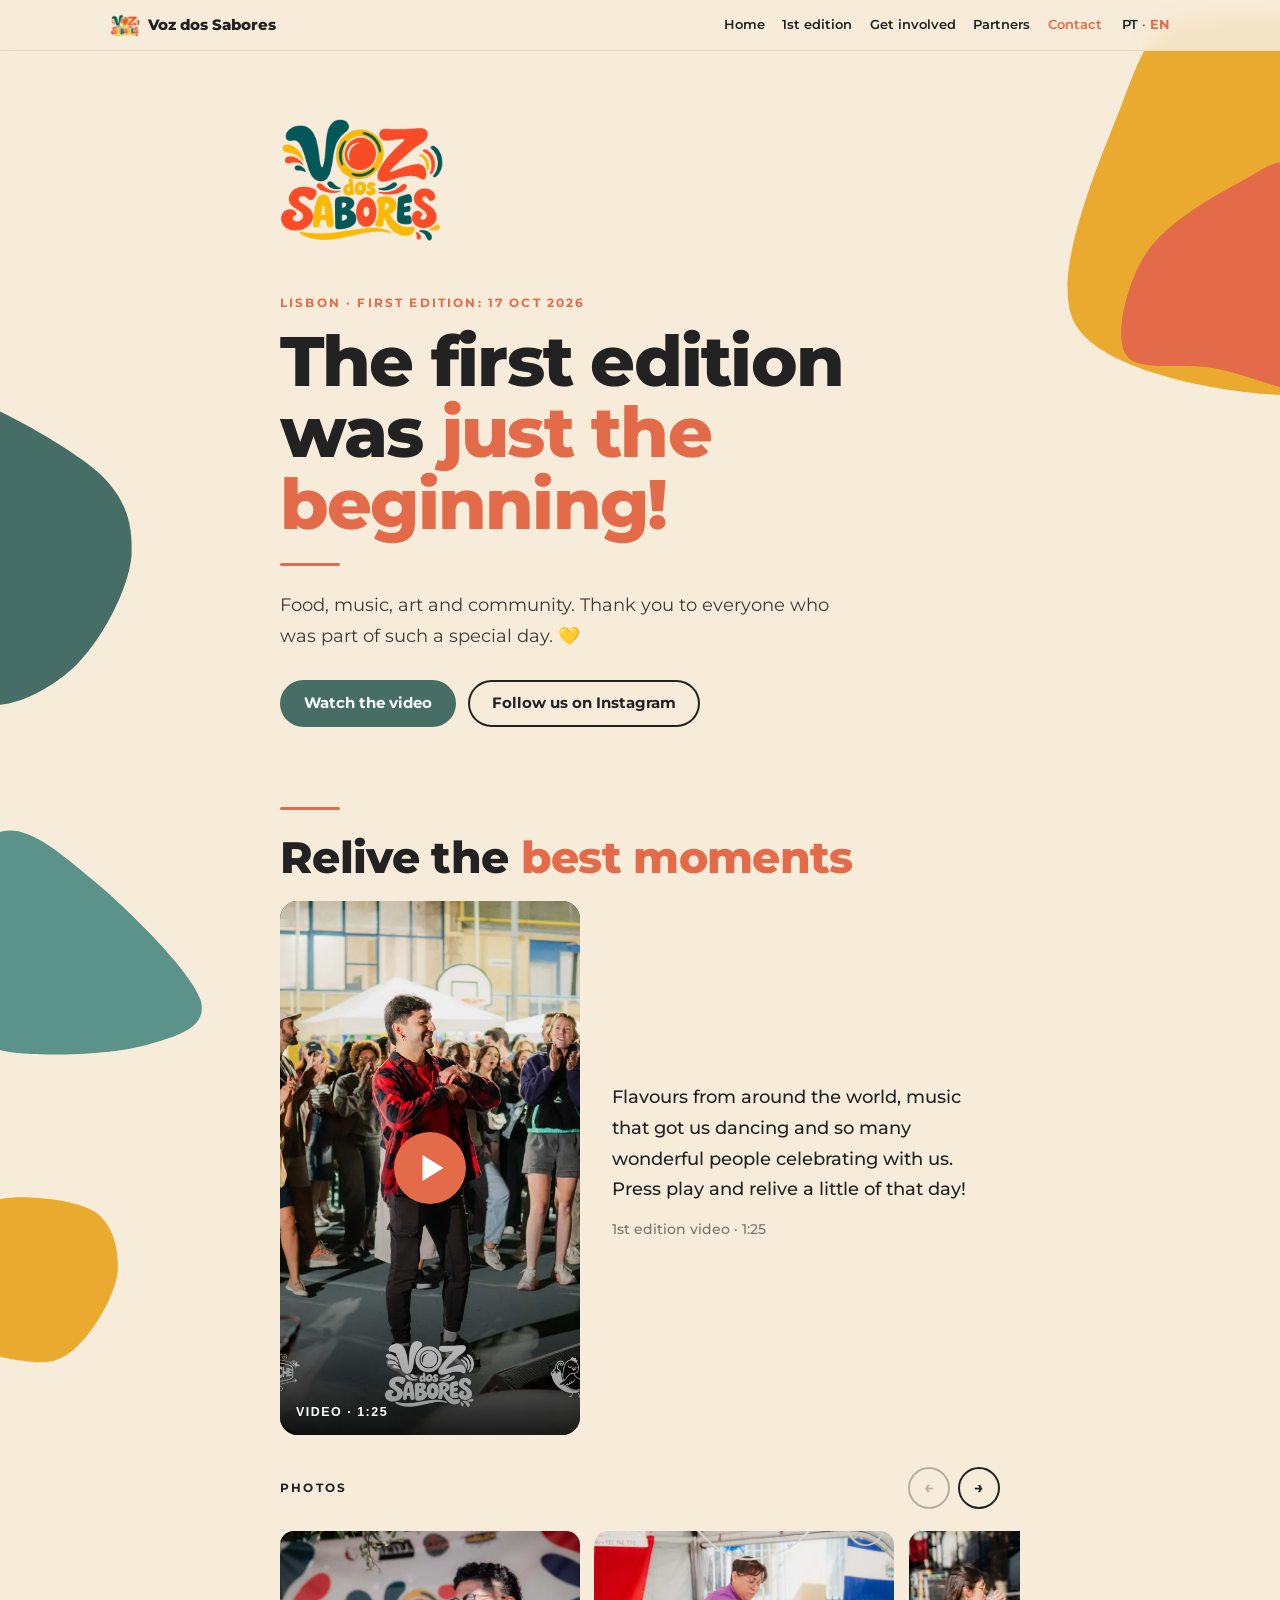
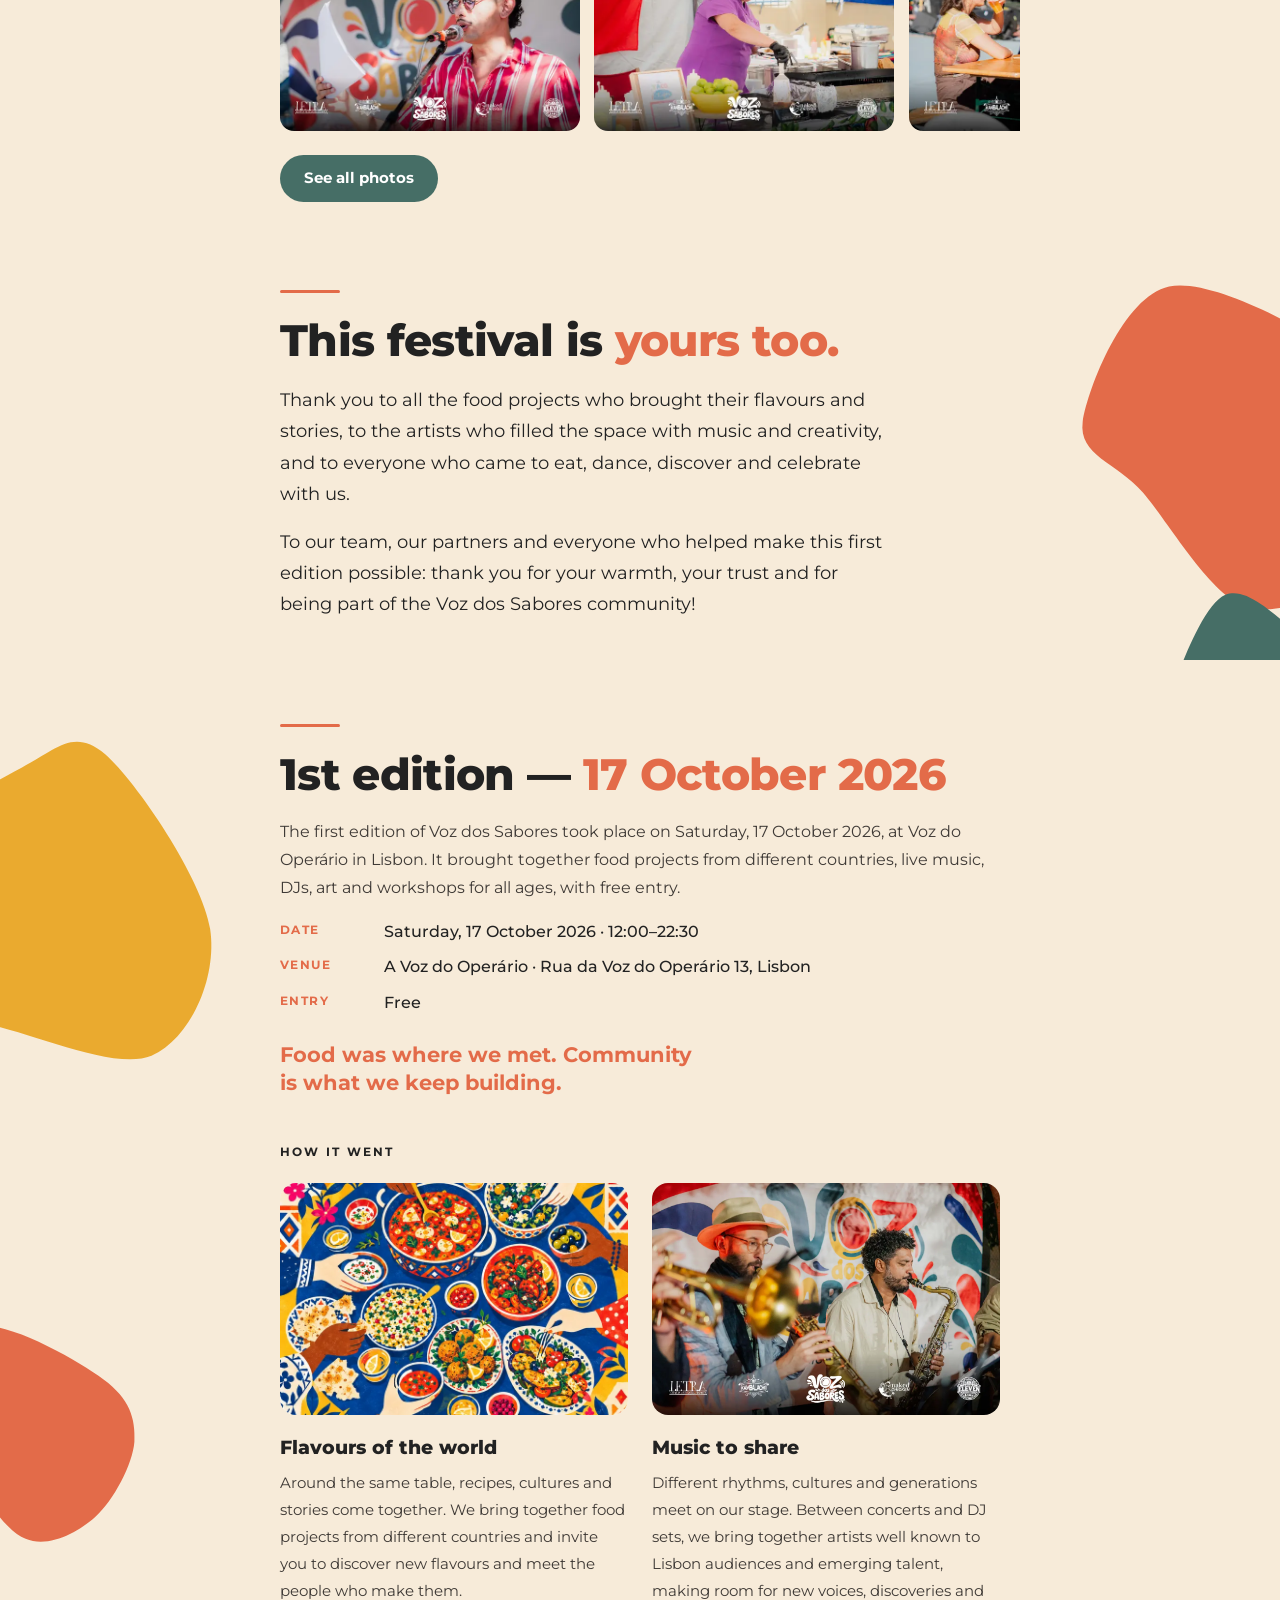
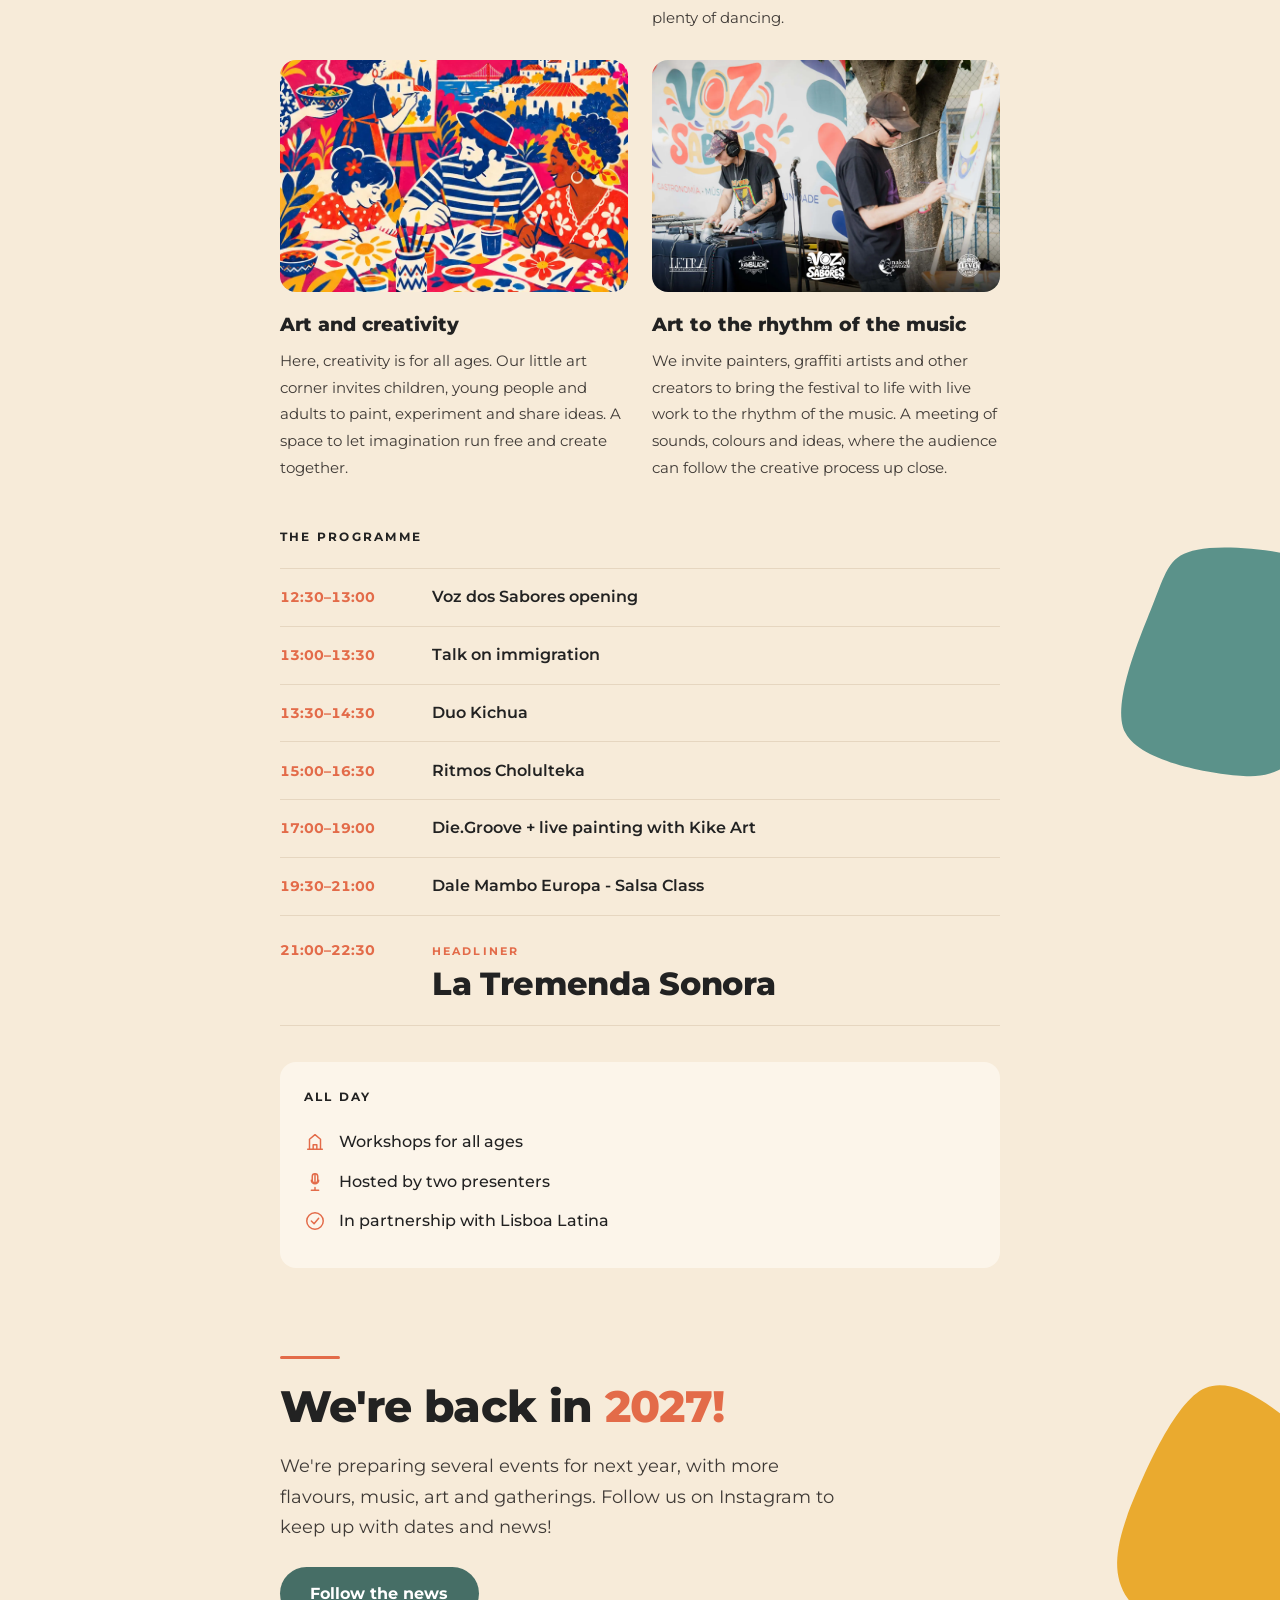
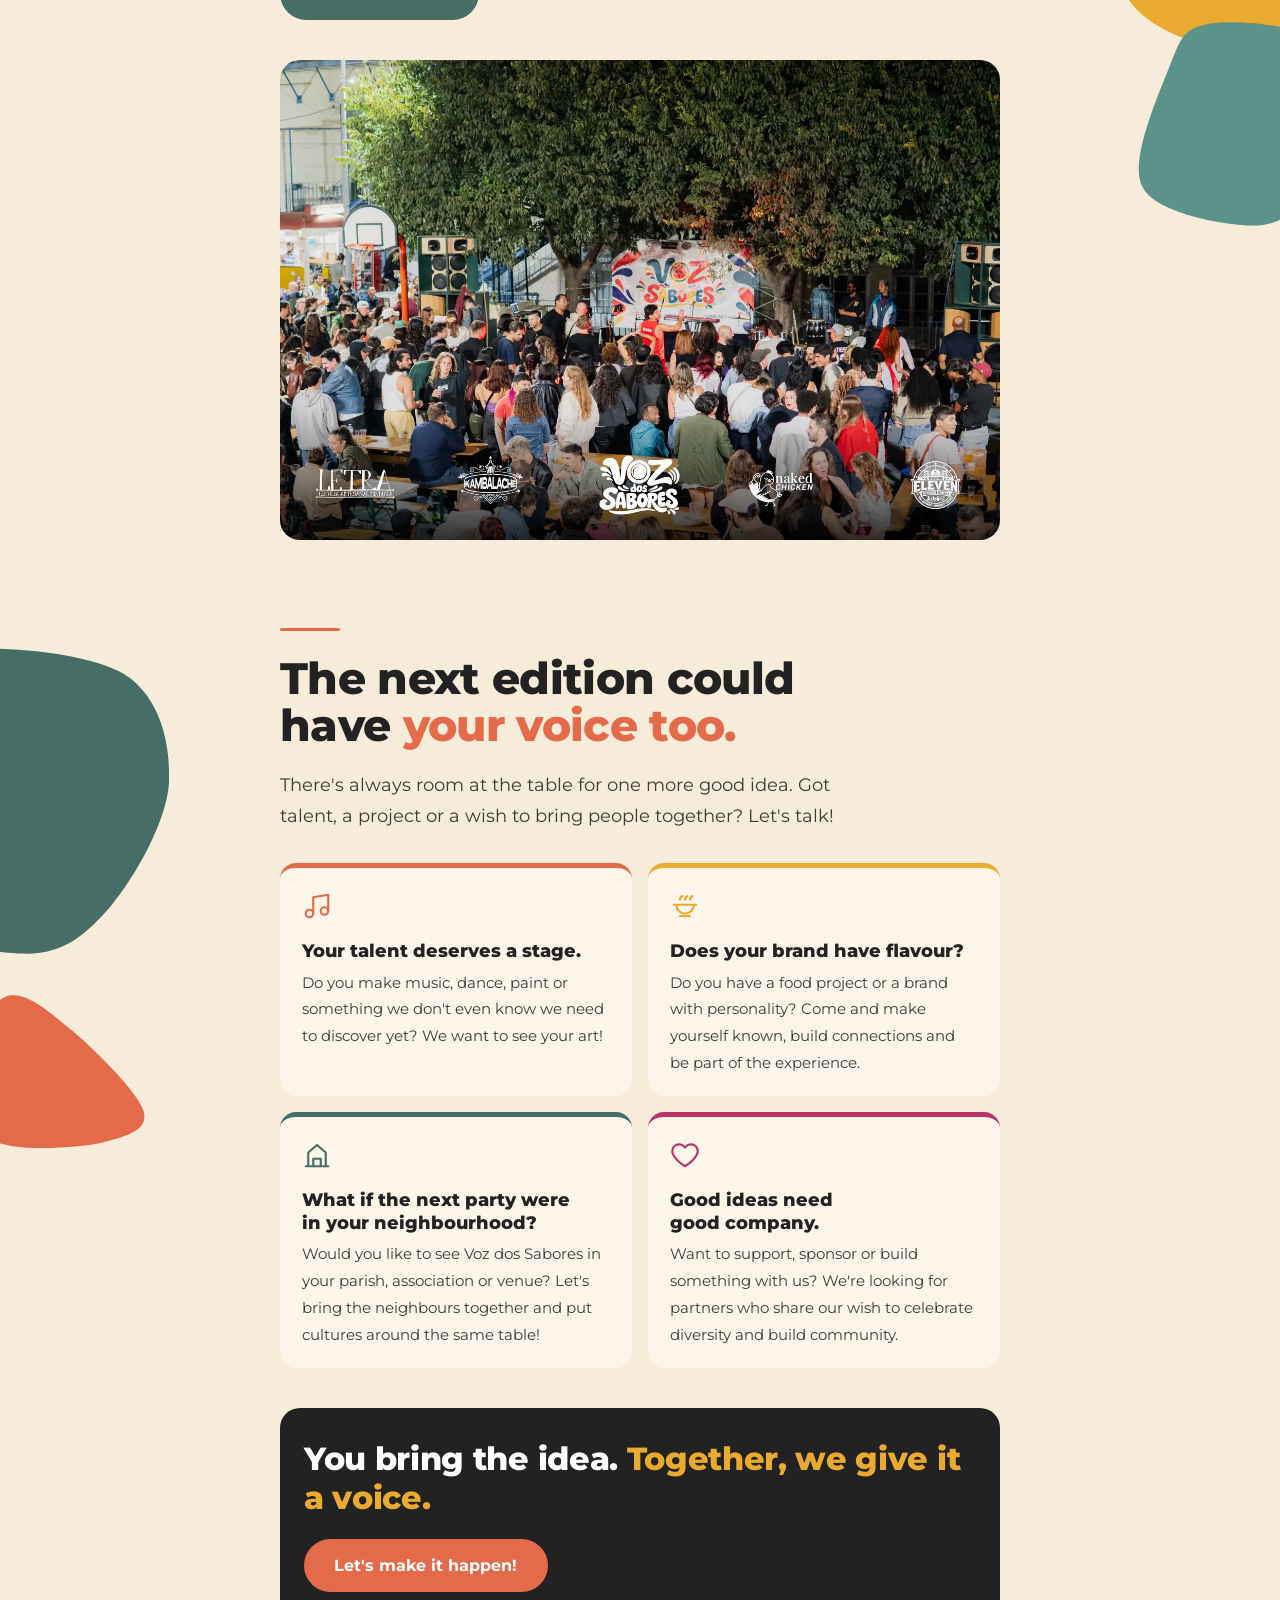
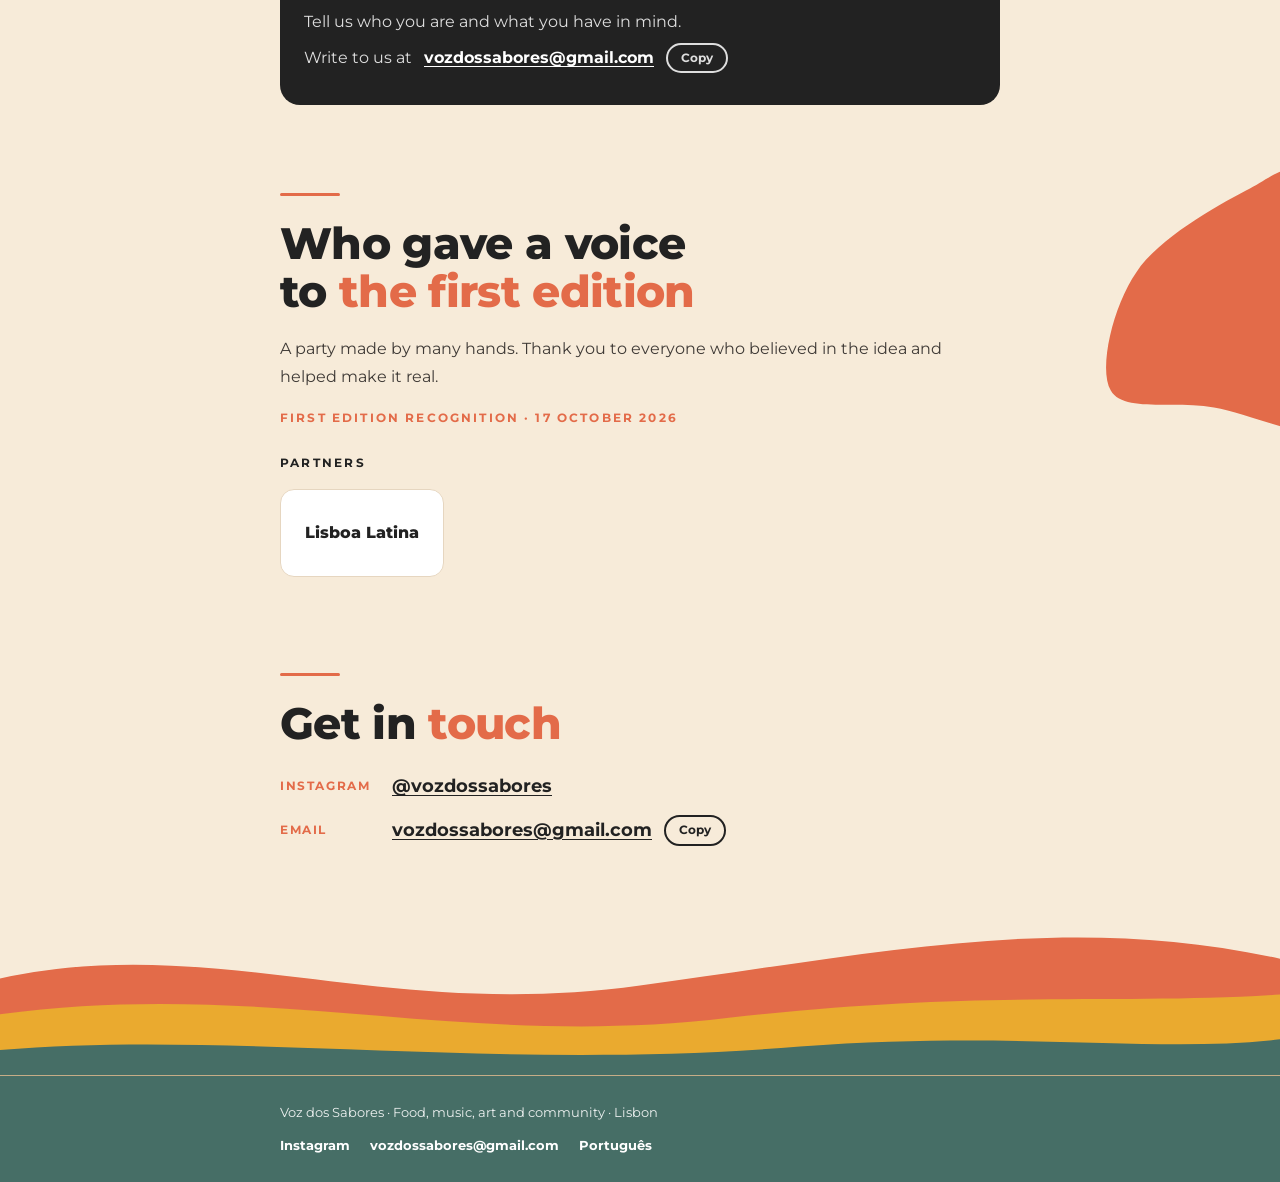
==== commit 88ac1a28: "1.ª edição: novas fotografias e textos dos blocos - música e 'Arte ao ritmo da música' passam a usar" ====
--- a/en/index.html
+++ b/en/index.html
@@ -161,22 +161,22 @@
       <article class="reveal">
         <img src="../img/ilustracoes/sabores.webp" width="720" height="480" loading="lazy" decoding="async" alt="Illustration: a table with dishes from cuisines around the world.">
         <h4>Flavours of the world</h4>
-        <p>Food projects from different countries brought their recipes, their stories and their own way of welcoming people to the table.</p>
+        <p>Around the same table, recipes, cultures and stories come together. We bring together food projects from different countries and invite you to discover new flavours and meet the people who make them.</p>
       </article>
       <article class="reveal">
-        <img src="../img/ilustracoes/musica.webp" width="720" height="480" loading="lazy" decoding="async" alt="Illustration: musicians, a DJ and people dancing.">
+        <img src="../img/fotos/secoes/MGP05573.webp" width="1200" height="800" loading="lazy" decoding="async" alt="Musicians playing trumpet and saxophone in front of the festival banner.">
         <h4>Music to share</h4>
-        <p>Live music and DJs kept the festival going all day.</p>
+        <p>Different rhythms, cultures and generations meet on our stage. Between concerts and DJ sets, we bring together artists well known to Lisbon audiences and emerging talent, making room for new voices, discoveries and plenty of dancing.</p>
       </article>
       <article class="reveal">
         <img src="../img/ilustracoes/arte.webp" width="720" height="480" loading="lazy" decoding="async" alt="Illustration: people painting and making things together.">
         <h4>Art and creativity</h4>
-        <p>Live painting and an art space invited young people and adults to try things out and create.</p>
+        <p>Here, creativity is for all ages. Our little art corner invites children, young people and adults to paint, experiment and share ideas. A space to let imagination run free and create together.</p>
       </article>
       <article class="reveal">
-        <img src="../img/ilustracoes/criancas.webp" width="720" height="374" loading="lazy" decoding="async" alt="Illustration: two children discovering music and painting around a bowl.">
-        <h4>For all ages</h4>
-        <p>Workshops for all ages were part of the programme, alongside the music and the food.</p>
+        <img src="../img/fotos/full/MGP05271.webp" width="1800" height="1200" loading="lazy" decoding="async" alt="Electronic music and live painting by the festival banner.">
+        <h4>Art to the rhythm of the music</h4>
+        <p>We invite painters, graffiti artists and other creators to bring the festival to life with live work to the rhythm of the music. A meeting of sounds, colours and ideas, where the audience can follow the creative process up close.</p>
       </article>
     </div>
 
@@ -221,7 +221,7 @@
     <p class="lead">We're preparing several events for next year, with more flavours, music, art and gatherings. Follow us on Instagram to keep up with dates and news!</p>
     <a class="btn btn-lg" href="https://www.instagram.com/vozdossabores/" target="_blank" rel="noopener" data-goatcounter-click="instagram-2027">Follow the news</a>
     <div class="next-art reveal">
-      <img src="../img/ilustracoes/mesa-lisboa.webp" width="1400" height="700" loading="lazy" decoding="async" alt="Illustration: people from many cultures around a table full of dishes, with Lisbon's rooftops and the river behind.">
+      <img src="../img/fotos/secoes/MGP05516.webp" width="1400" height="933" loading="lazy" decoding="async" alt="The crowd gathered in front of the stage and the Voz dos Sabores banner at night.">
     </div>
   </section>
 
